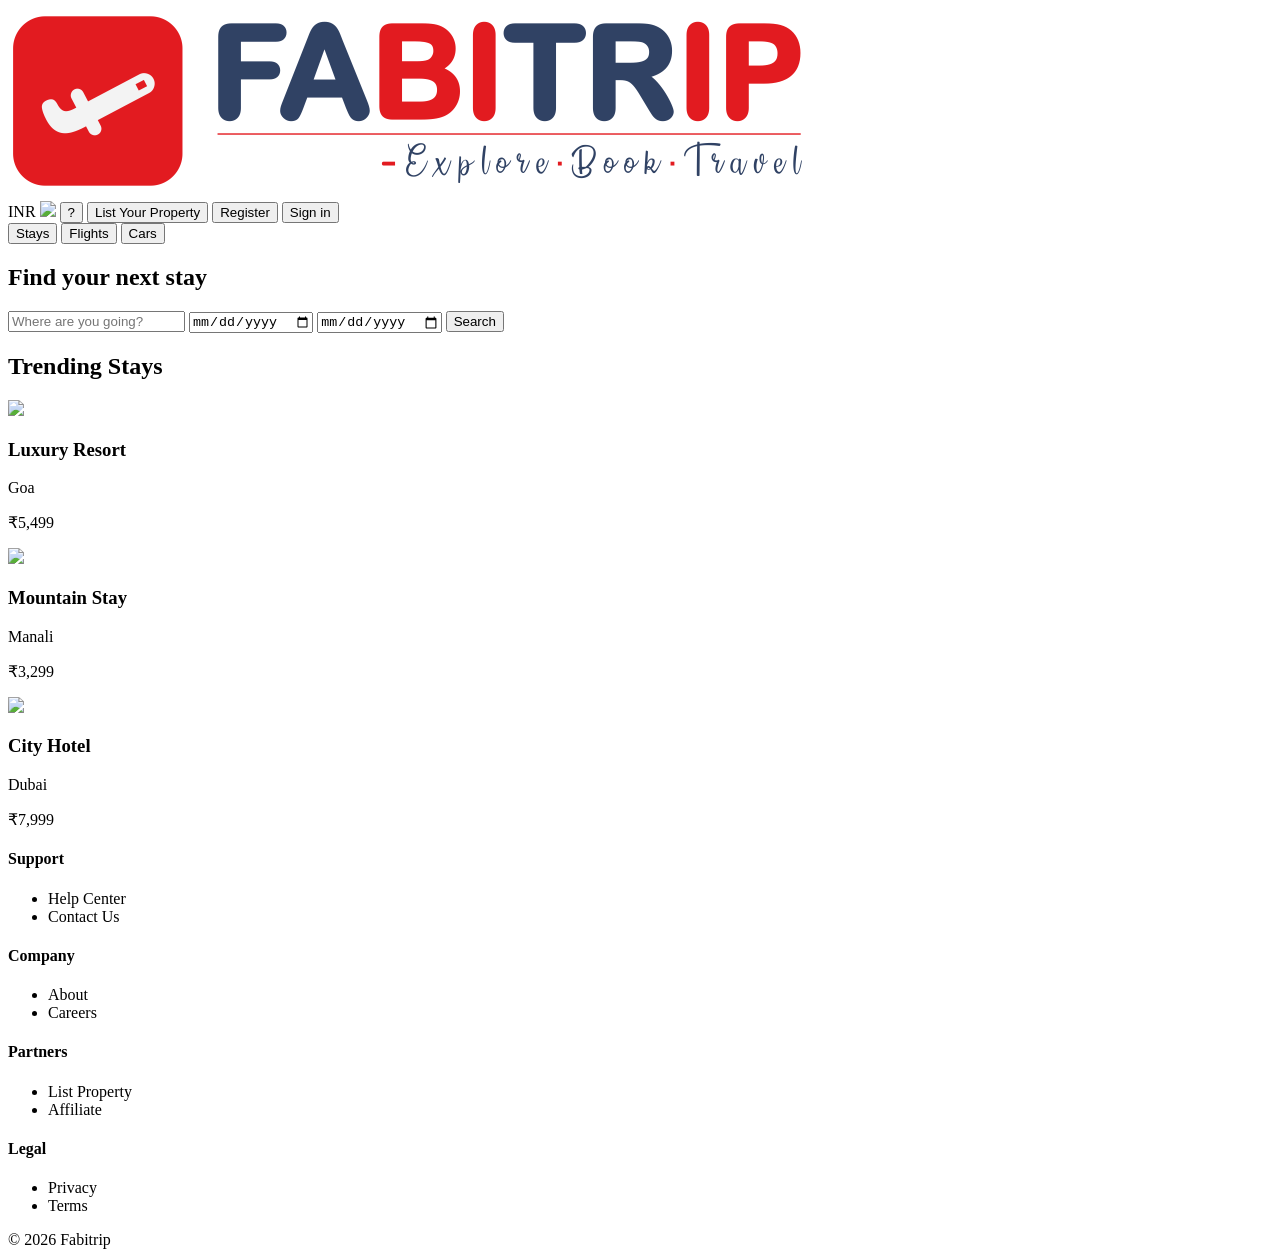
==== index.html @ bcb72f84 "add" ====
<!DOCTYPE html>
<html lang="en">
<head>
  <meta charset="UTF-8">
  <meta name="viewport" content="width=device-width, initial-scale=1.0">
  <title>Fabitrip - Explore • Book • Travel</title>

  <link rel="icon" type="image/x-icon" href="assets/favicon.png">
  <script src="https://cdn.tailwindcss.com"></script>
  <link rel="stylesheet" href="https://cdnjs.cloudflare.com/ajax/libs/font-awesome/7.0.1/css/all.min.css" integrity="sha512-2SwdPD6INVrV/lHTZbO2nodKhrnDdJK9/kg2XD1r9uGqPo1cUbujc+IYdlYdEErWNu69gVcYgdxlmVmzTWnetw==" crossorigin="anonymous" referrerpolicy="no-referrer" />
</head>
<body class="bg-[#f5f7fa]">

<!-- Navbar -->
<!-- Premium Booking Style Header -->
<header class="bg-white shadow">
  <div class="max-w-7xl mx-auto flex justify-between items-center p-4">
    
    <!-- Logo -->
    <div class="flex items-center gap-3">
      <img src="assets/logo.png" class="h-8">
    </div>

    <!-- Right Section -->
    <div class="flex items-center gap-4 text-sm">
      
      <!-- Currency -->
      <span class="hidden md:block">INR</span>

      <!-- Flag -->
      <img src="https://flagcdn.com/w40/in.png" class="h-5 rounded-full">

      <!-- Help Icon -->
      <button class="border rounded-full w-6 h-6 flex items-center justify-center">?</button>

       <!-- List Your Property -->
      <button class="text-[#ef4444] px-4 py-1 rounded font-semibold border-2 border-[#ef4444]">
        List Your Property
      </button>

      <!-- Register -->
      <button class="text-white bg-[#ef4444] px-4 py-1 rounded font-semibold ">
        Register
      </button>

      <!-- Sign In -->
      <button class="text-white bg-[#ef4444] px-4 py-1 rounded font-semibold">
        Sign in
      </button>

    </div>
  </div>
</header>

<!-- Tabs -->
<div class="max-w-6xl mx-auto px-4 mt-4">
  <div class="flex gap-6 text-lg font-semibold items-center">
    
    <button onclick="switchTab('stays')" class="tabBtn flex items-center gap-2 border-b-2 border-red-500 pb-2 text-lg" id="tab-stays">
      <i class="fa-solid fa-bed text-2xl"></i> <span>Stays</span>
    </button>

    <button onclick="switchTab('flights')" class="tabBtn flex items-center gap-2 text-gray-500 pb-2 text-lg" id="tab-flights">
      <i class="fa-solid fa-plane text-2xl"></i> <span>Flights</span>
    </button>

    <button onclick="switchTab('cars')" class="tabBtn flex items-center gap-2 text-gray-500 pb-2 text-lg" id="tab-cars">
      <i class="fa-solid fa-car text-2xl"></i> <span>Cars</span>
    </button>

  </div>
</div>

<!-- Hero -->
<section class="bg-[#2d3e5e] text-white py-12">
  <div class="max-w-6xl mx-auto px-4">
    <h1 id="heroTitle" class="text-3xl font-bold mb-6">Find your next stay</h1>
    <div id="formContainer"></div>
  </div>
</section>

<!-- Cards Section -->
<section class="max-w-7xl mx-auto p-6">
  <h2 id="cardTitle" class="text-2xl font-bold mb-6">Trending Stays</h2>
  <div id="cardContainer" class="grid grid-cols-1 sm:grid-cols-2 md:grid-cols-3 gap-6"></div>
</section>

<!-- Footer -->
<footer class="bg-gray-100 text-gray-700 mt-10">
  <div class="max-w-7xl mx-auto px-6 py-10 grid grid-cols-2 md:grid-cols-4 gap-6 text-sm">
    <div>
      <h4 class="font-bold mb-3">Support</h4>
      <ul class="space-y-2">
        <li>Help Center</li>
        <li>Contact Us</li>
      </ul>
    </div>
    <div>
      <h4 class="font-bold mb-3">Company</h4>
      <ul class="space-y-2">
        <li>About</li>
        <li>Careers</li>
      </ul>
    </div>
    <div>
      <h4 class="font-bold mb-3">Partners</h4>
      <ul class="space-y-2">
        <li>List Property</li>
        <li>Affiliate</li>
      </ul>
    </div>
    <div>
      <h4 class="font-bold mb-3">Legal</h4>
      <ul class="space-y-2">
        <li>Privacy</li>
        <li>Terms</li>
      </ul>
    </div>
  </div>
  <div class="border-t py-4 text-center text-xs text-gray-500">© 2026 Fabitrip</div>
</footer>

<script>

function switchTab(tab){
  document.querySelectorAll('.tabBtn').forEach(btn=>{
    btn.classList.remove('border-red-500');
    btn.classList.add('text-gray-500');
  });

  document.getElementById('tab-'+tab).classList.add('border-red-500');

  const titles = {
    stays: 'Find your next stay',
    flights: 'Search flights worldwide',
    cars: 'Find rental cars'
  };

  const cardTitles = {
    stays: 'Trending Stays',
    flights: 'Popular Flights',
    cars: 'Top Car Rentals'
  };

  document.getElementById('heroTitle').innerText = titles[tab];
  document.getElementById('cardTitle').innerText = cardTitles[tab];

  renderForm(tab);
  renderCards(tab);
}

function renderForm(tab){
  let html = '';

  if(tab === 'stays'){
    html = `<div class="bg-white p-4 rounded-xl grid md:grid-cols-4 gap-3 text-gray-700">
      <input placeholder="Where are you going?" class="border p-3 rounded-lg">
      <input type="date" class="border p-3 rounded-lg">
      <input type="date" class="border p-3 rounded-lg">
      <button class="bg-red-500 text-white rounded-lg">Search</button>
    </div>`;
  }

  if(tab === 'flights'){
    html = `<div class="bg-white p-4 rounded-xl grid md:grid-cols-5 gap-3 text-gray-700">
      <input placeholder="From" class="border p-3 rounded-lg">
      <input placeholder="To" class="border p-3 rounded-lg">
      <input type="date" class="border p-3 rounded-lg">
      <select class="border p-3 rounded-lg">
        <option>Economy</option>
        <option>Business</option>
      </select>
      <button class="bg-red-500 text-white rounded-lg">Search Flights</button>
    </div>`;
  }

  if(tab === 'cars'){
    html = `<div class="bg-white p-4 rounded-xl grid md:grid-cols-4 gap-3 text-gray-700">
      <input placeholder="Pick-up location" class="border p-3 rounded-lg">
      <input type="date" class="border p-3 rounded-lg">
      <input type="time" class="border p-3 rounded-lg">
      <button class="bg-red-500 text-white rounded-lg">Search Cars</button>
    </div>`;
  }

  document.getElementById('formContainer').innerHTML = html;
}

function renderCards(tab){
  let data = [];

  if(tab === 'stays'){
    data = [
      {img:'https://images.unsplash.com/photo-1610641818989-c2051b5e2cfd', name:'Luxury Resort', place:'Goa', price:'₹5,499'},
      {img:'https://images.unsplash.com/photo-1566073771259-6a8506099945', name:'Mountain Stay', place:'Manali', price:'₹3,299'},
      {img:'https://images.unsplash.com/photo-1582719478250-c89cae4dc85b', name:'City Hotel', place:'Dubai', price:'₹7,999'}
    ];
  }

  if(tab === 'flights'){
    data = [
      {img:'https://images.unsplash.com/photo-1436491865332-7a61a109cc05', name:'IndiGo', place:'Delhi → Mumbai', price:'₹4,200'},
      {img:'https://images.unsplash.com/photo-1504198453319-5ce911bafcde', name:'Air India', place:'Kolkata → Delhi', price:'₹5,800'},
      {img:'https://images.unsplash.com/photo-1493238792000-8113da705763', name:'SpiceJet', place:'Bangalore → Goa', price:'₹3,900'}
    ];
  }

  if(tab === 'cars'){
    data = [
      {img:'https://images.unsplash.com/photo-1552519507-da3b142c6e3d', name:'Swift Dzire', place:'₹1200/day', price:'Manual'},
      {img:'https://images.unsplash.com/photo-1549924231-f129b911e442', name:'Hyundai Creta', place:'₹2200/day', price:'SUV'},
      {img:'https://images.unsplash.com/photo-1502877338535-766e1452684a', name:'Innova', place:'₹3500/day', price:'Family'}
    ];
  }

  let html = '';
  data.forEach(item=>{
    html += `
      <div class="bg-white rounded-xl shadow overflow-hidden hover:shadow-xl transition">
        <img src="${item.img}" class="w-full h-40 object-cover">
        <div class="p-4">
          <h3 class="font-bold">${item.name}</h3>
          <p class="text-sm text-gray-500">${item.place}</p>
          <p class="text-red-500 font-bold mt-2">${item.price}</p>
        </div>
      </div>
    `;
  });

  document.getElementById('cardContainer').innerHTML = html;
}

// default
renderForm('stays');
renderCards('stays');

</script>

</body>
</html>
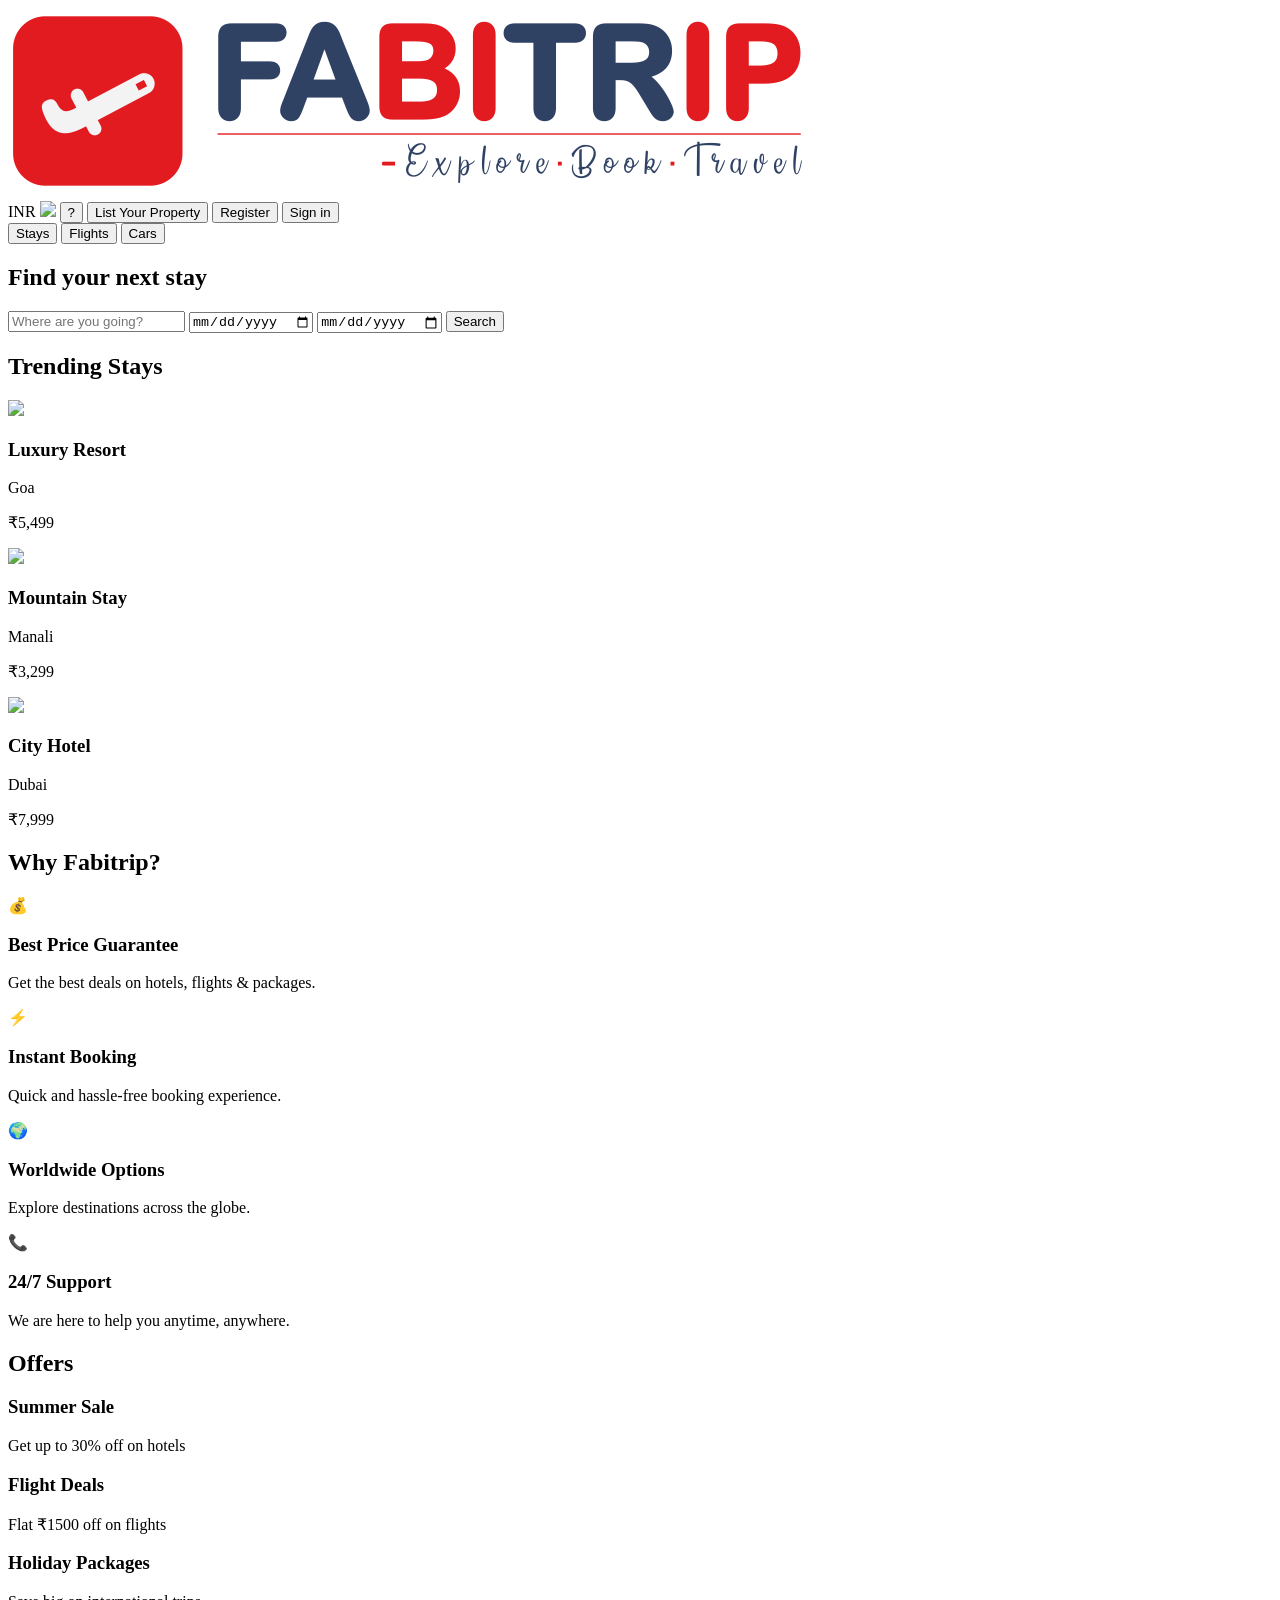
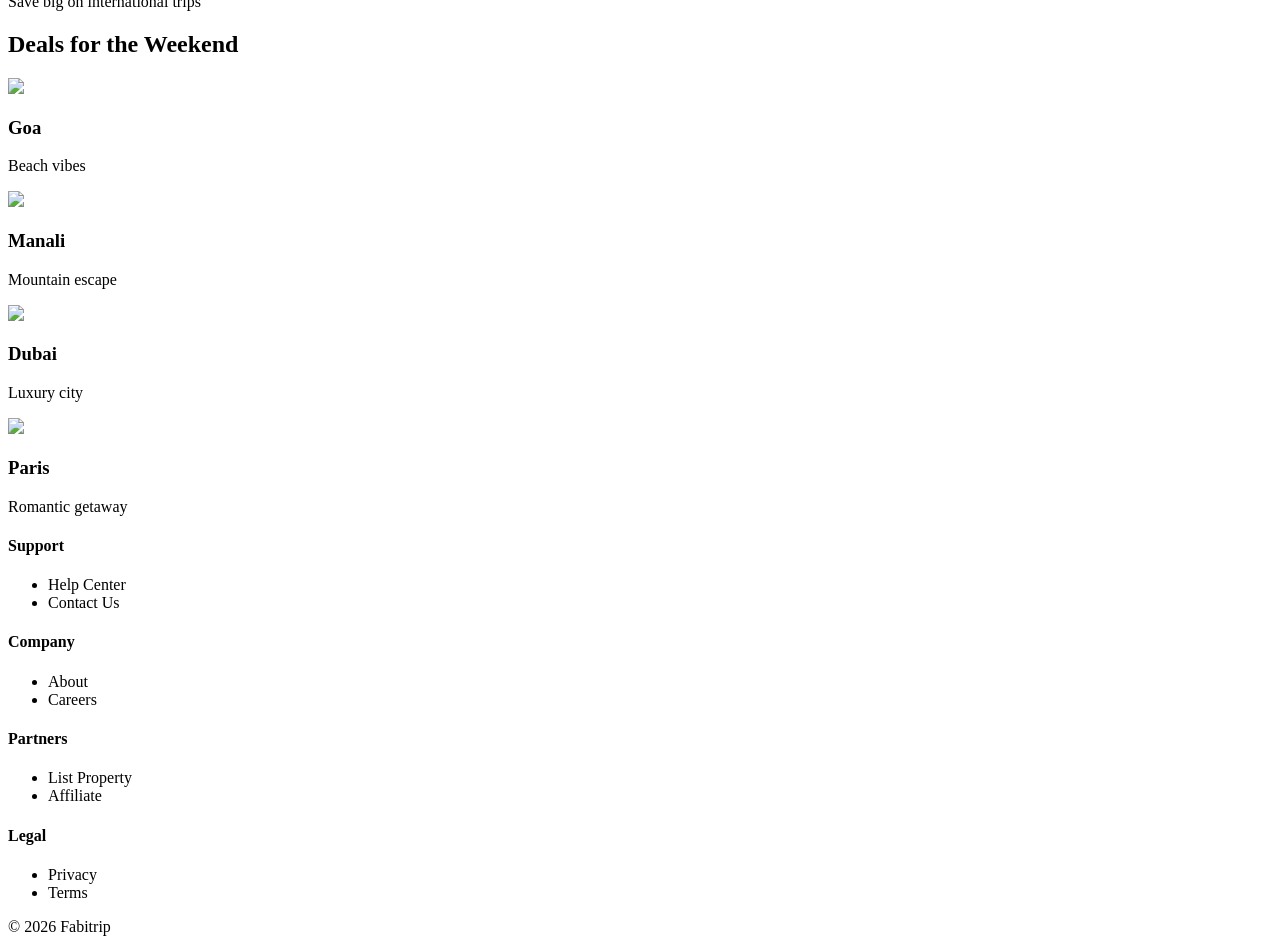
==== commit 4a2791e6: "new added" ====
--- a/index.html
+++ b/index.html
@@ -32,7 +32,6 @@
 
       <!-- Help Icon -->
       <button class="border rounded-full w-6 h-6 flex items-center justify-center">?</button>
-
        <!-- List Your Property -->
       <button class="text-[#ef4444] px-4 py-1 rounded font-semibold border-2 border-[#ef4444]">
         List Your Property
@@ -83,6 +82,105 @@
 <section class="max-w-7xl mx-auto p-6">
   <h2 id="cardTitle" class="text-2xl font-bold mb-6">Trending Stays</h2>
   <div id="cardContainer" class="grid grid-cols-1 sm:grid-cols-2 md:grid-cols-3 gap-6"></div>
+</section>
+
+
+<!-- Why Fabitrip -->
+<section class="max-w-7xl mx-auto p-6">
+  <h2 class="text-2xl font-bold mb-6">Why Fabitrip?</h2>
+
+  <div class="grid grid-cols-1 sm:grid-cols-2 md:grid-cols-4 gap-6">
+
+    <div class="bg-white p-5 rounded-xl shadow hover:shadow-lg transition">
+      <div class="text-3xl mb-3">💰</div>
+      <h3 class="font-bold mb-1">Best Price Guarantee</h3>
+      <p class="text-sm text-gray-500">Get the best deals on hotels, flights & packages.</p>
+    </div>
+
+    <div class="bg-white p-5 rounded-xl shadow hover:shadow-lg transition">
+      <div class="text-3xl mb-3">⚡</div>
+      <h3 class="font-bold mb-1">Instant Booking</h3>
+      <p class="text-sm text-gray-500">Quick and hassle-free booking experience.</p>
+    </div>
+
+    <div class="bg-white p-5 rounded-xl shadow hover:shadow-lg transition">
+      <div class="text-3xl mb-3">🌍</div>
+      <h3 class="font-bold mb-1">Worldwide Options</h3>
+      <p class="text-sm text-gray-500">Explore destinations across the globe.</p>
+    </div>
+
+    <div class="bg-white p-5 rounded-xl shadow hover:shadow-lg transition">
+      <div class="text-3xl mb-3">📞</div>
+      <h3 class="font-bold mb-1">24/7 Support</h3>
+      <p class="text-sm text-gray-500">We are here to help you anytime, anywhere.</p>
+    </div>
+
+  </div>
+</section>
+
+
+<!-- Offers -->
+<section class="max-w-7xl mx-auto p-6">
+  <h2 class="text-2xl font-bold mb-6">Offers</h2>
+  <div class="grid grid-cols-1 md:grid-cols-3 gap-6">
+
+    <div class="bg-gradient-to-r from-red-500 to-pink-500 text-white p-6 rounded-xl">
+      <h3 class="text-lg font-bold">Summer Sale</h3>
+      <p class="text-sm mt-2">Get up to 30% off on hotels</p>
+    </div>
+
+    <div class="bg-gradient-to-r from-blue-500 to-indigo-500 text-white p-6 rounded-xl">
+      <h3 class="text-lg font-bold">Flight Deals</h3>
+      <p class="text-sm mt-2">Flat ₹1500 off on flights</p>
+    </div>
+
+    <div class="bg-gradient-to-r from-green-500 to-emerald-500 text-white p-6 rounded-xl">
+      <h3 class="text-lg font-bold">Holiday Packages</h3>
+      <p class="text-sm mt-2">Save big on international trips</p>
+    </div>
+
+  </div>
+</section>
+
+<!-- Deals for the Weekend -->
+<section class="max-w-7xl mx-auto p-6">
+  <h2 class="text-2xl font-bold mb-6">Deals for the Weekend</h2>
+
+  <div class="grid grid-cols-1 sm:grid-cols-2 md:grid-cols-4 gap-6">
+
+    <div class="bg-white rounded-xl shadow overflow-hidden">
+      <img src="https://images.unsplash.com/photo-1507525428034-b723cf961d3e" class="w-full h-40 object-cover">
+      <div class="p-4">
+        <h3 class="font-bold">Goa</h3>
+        <p class="text-sm text-gray-500">Beach vibes</p>
+      </div>
+    </div>
+
+    <div class="bg-white rounded-xl shadow overflow-hidden">
+      <img src="https://images.unsplash.com/photo-1501785888041-af3ef285b470" class="w-full h-40 object-cover">
+      <div class="p-4">
+        <h3 class="font-bold">Manali</h3>
+        <p class="text-sm text-gray-500">Mountain escape</p>
+      </div>
+    </div>
+
+    <div class="bg-white rounded-xl shadow overflow-hidden">
+      <img src="https://images.unsplash.com/photo-1512453979798-5ea266f8880c" class="w-full h-40 object-cover">
+      <div class="p-4">
+        <h3 class="font-bold">Dubai</h3>
+        <p class="text-sm text-gray-500">Luxury city</p>
+      </div>
+    </div>
+
+    <div class="bg-white rounded-xl shadow overflow-hidden">
+      <img src="https://images.unsplash.com/photo-1499856871958-5b9627545d1a" class="w-full h-40 object-cover">
+      <div class="p-4">
+        <h3 class="font-bold">Paris</h3>
+        <p class="text-sm text-gray-500">Romantic getaway</p>
+      </div>
+    </div>
+
+  </div>
 </section>
 
 <!-- Footer -->
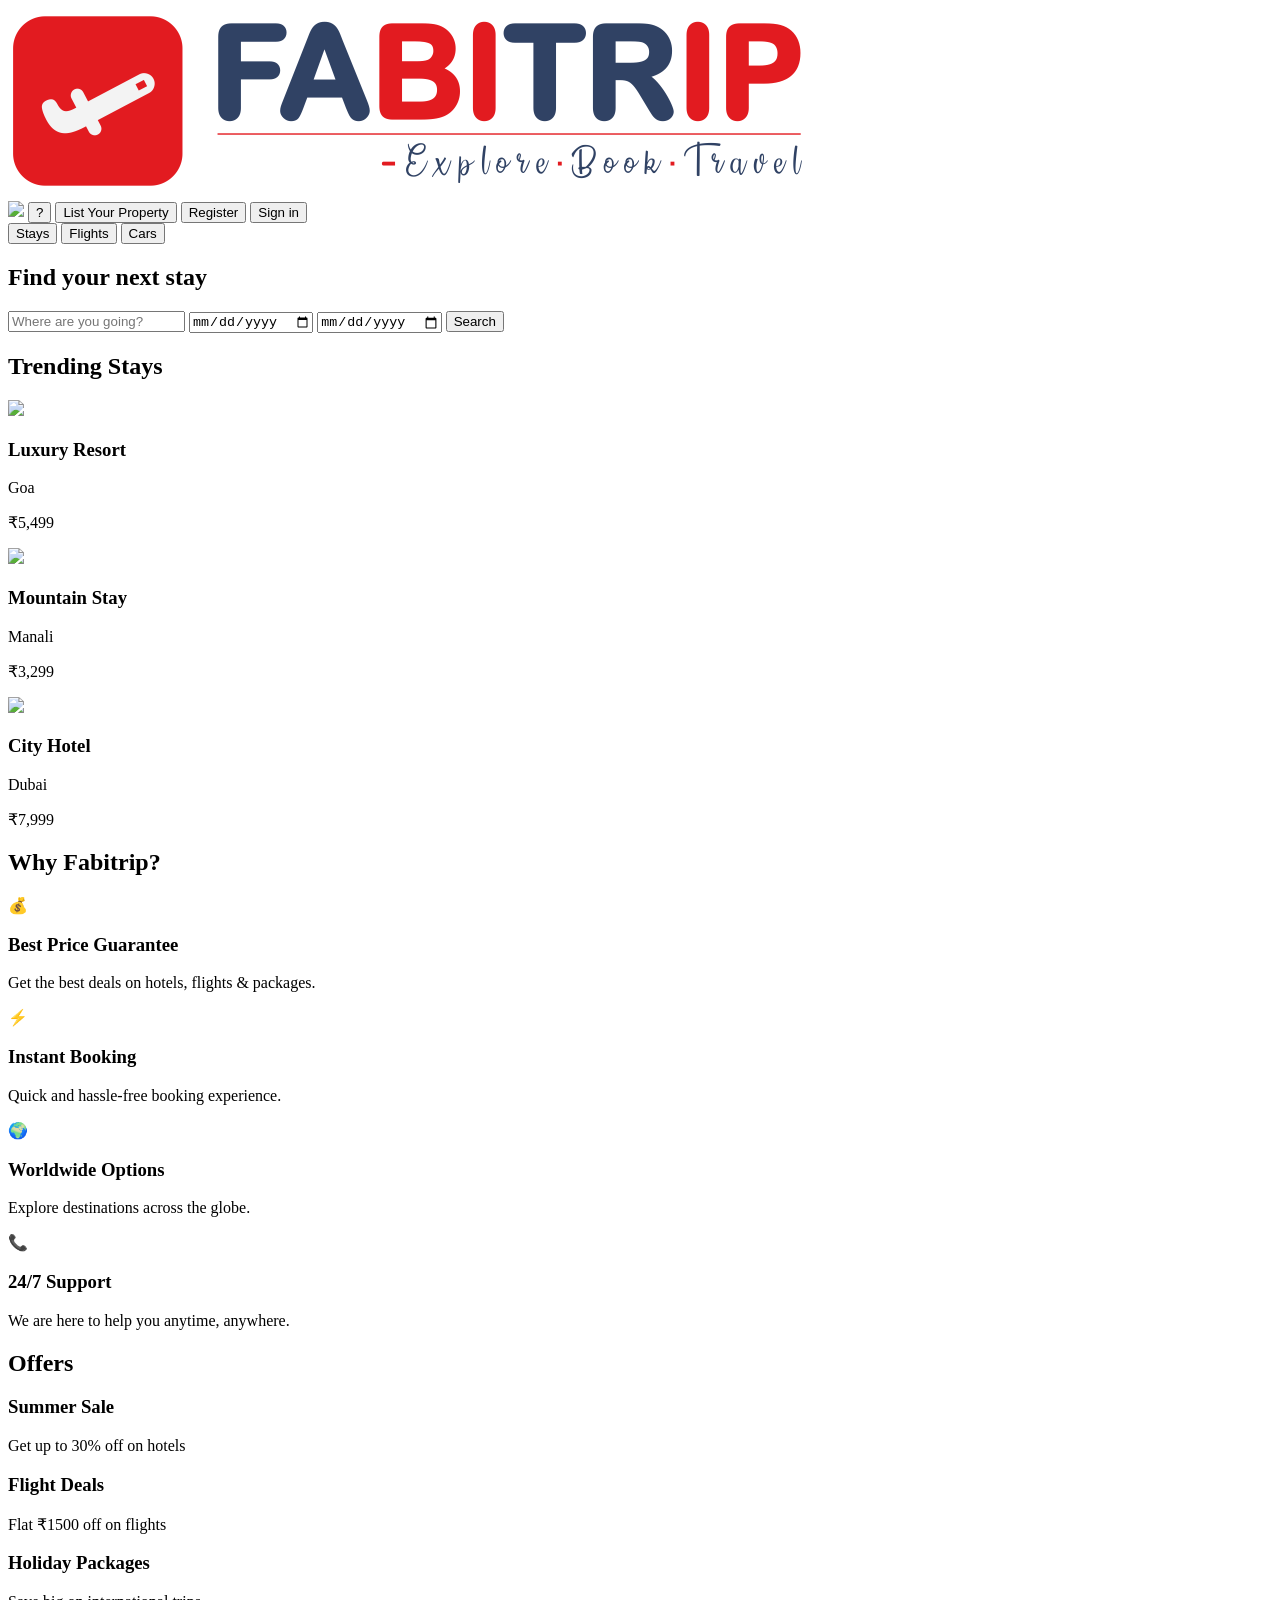
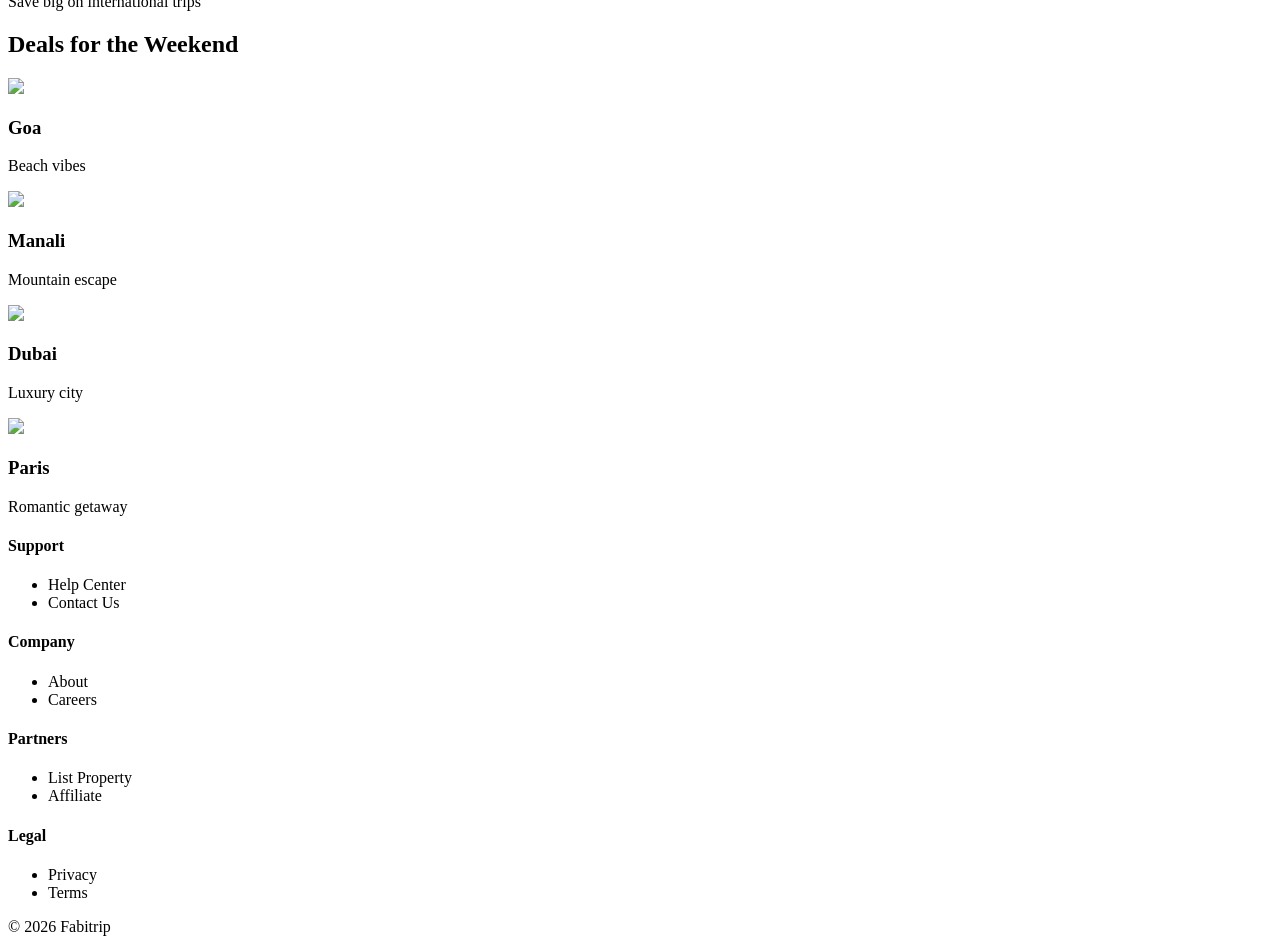
==== commit f6c6d8e2: "Update index.html" ====
--- a/index.html
+++ b/index.html
@@ -25,7 +25,7 @@
     <div class="flex items-center gap-4 text-sm">
       
       <!-- Currency -->
-      <span class="hidden md:block">INR</span>
+      <!-- <span class="hidden md:block">INR</span> -->
 
       <!-- Flag -->
       <img src="https://flagcdn.com/w40/in.png" class="h-5 rounded-full">
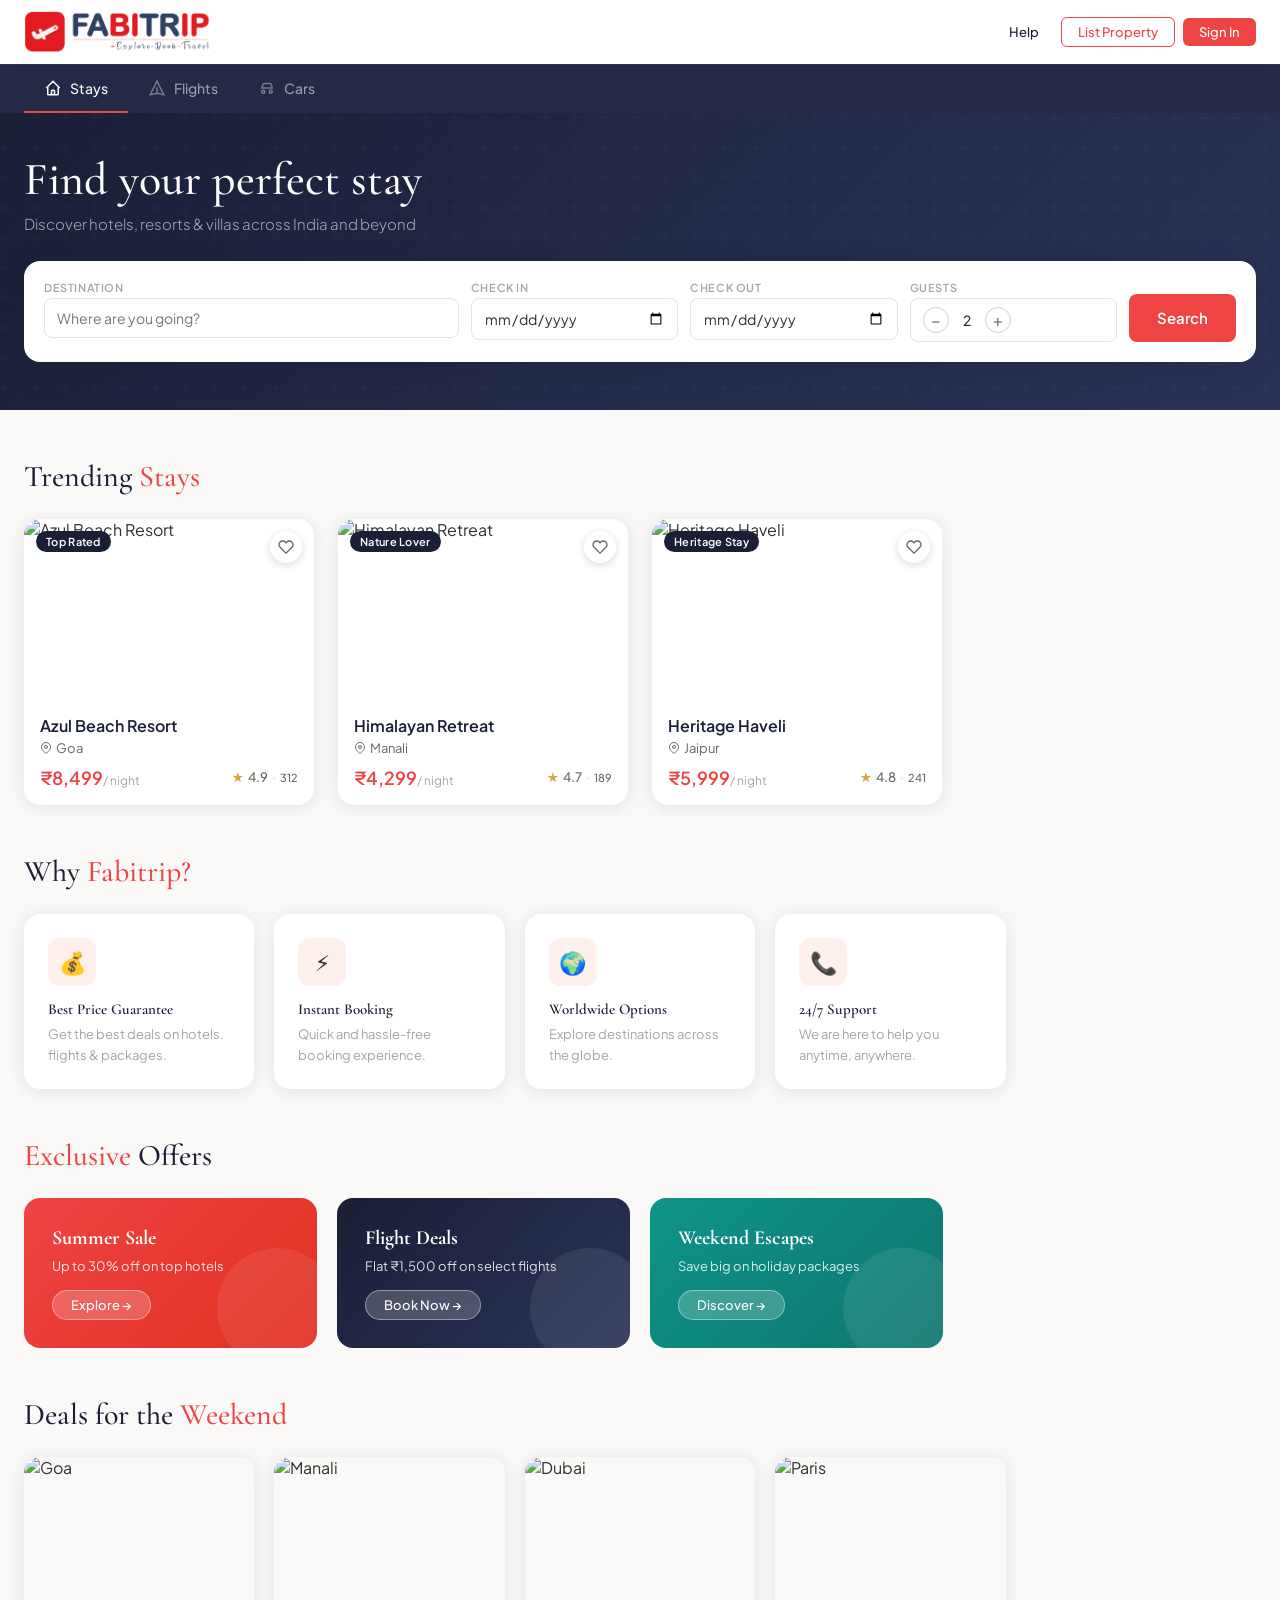
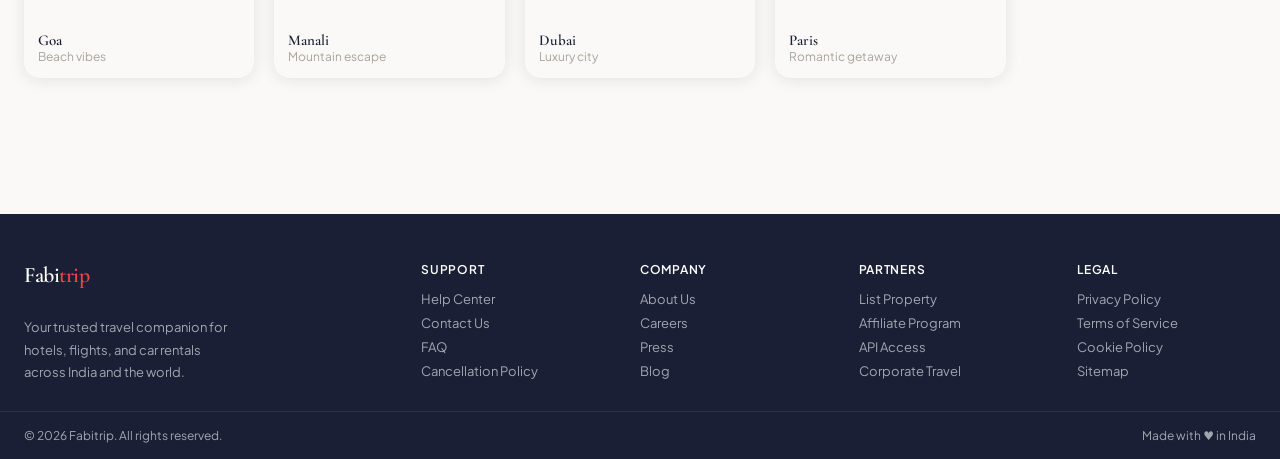
==== commit 0081dc6a: "change site design" ====
--- a/index.html
+++ b/index.html
@@ -1,338 +1,885 @@
 <!DOCTYPE html>
 <html lang="en">
 <head>
-  <meta charset="UTF-8">
-  <meta name="viewport" content="width=device-width, initial-scale=1.0">
-  <title>Fabitrip - Explore • Book • Travel</title>
-
-  <link rel="icon" type="image/x-icon" href="assets/favicon.png">
-  <script src="https://cdn.tailwindcss.com"></script>
-  <link rel="stylesheet" href="https://cdnjs.cloudflare.com/ajax/libs/font-awesome/7.0.1/css/all.min.css" integrity="sha512-2SwdPD6INVrV/lHTZbO2nodKhrnDdJK9/kg2XD1r9uGqPo1cUbujc+IYdlYdEErWNu69gVcYgdxlmVmzTWnetw==" crossorigin="anonymous" referrerpolicy="no-referrer" />
+<meta charset="UTF-8">
+<meta name="viewport" content="width=device-width, initial-scale=1.0">
+<title>Fabitrip — Explore · Book · Travel</title>
+<link rel="icon" type="image/x-icon" href="assets/favicon.png">
+<link rel="preconnect" href="https://fonts.googleapis.com">
+<link rel="preconnect" href="https://fonts.gstatic.com" crossorigin>
+<link href="https://fonts.googleapis.com/css2?family=Cormorant+Garamond:ital,wght@0,400;0,500;0,600;1,400&family=Plus+Jakarta+Sans:wght@300;400;500;600&display=swap" rel="stylesheet">
+<style>
+*,*::before,*::after{box-sizing:border-box;margin:0;padding:0}
+:root{
+  --navy:#1a1f36;--navy-light:#252b47;--coral:#ef4444;--coral-dark:#ef4444;--coral-light:#fff0ed;
+  --cream:#faf9f7;--white:#ffffff;--g100:#f4f3f0;--g200:#e6e4de;--g300:#d1cfc8;--g400:#a8a59c;
+  --g600:#6b6760;--g800:#302f2c;--gold:#d4a843;--shadow:0 2px 16px rgba(26,31,54,.10);--shadow-lg:0 8px 32px rgba(26,31,54,.16);
+  --radius:10px;--radius-lg:16px;--radius-xl:24px;
+}
+body{font-family:'Plus Jakarta Sans',system-ui,sans-serif;background:var(--cream);color:var(--g800);min-height:100vh}
+h1,h2,h3,.serif{font-family:'Cormorant Garamond',Georgia,serif}
+a{text-decoration:none;color:inherit}
+button{cursor:pointer;font-family:inherit;border:none;background:none}
+input,select{font-family:inherit}
+img{display:block;max-width:100%}
+.hidden{display:none!important}
+
+/* Header */
+header{background:var(--white);position:sticky;top:0;z-index:100;box-shadow:var(--shadow-lg)}
+.header-inner{max-width:1280px;margin:0 auto;padding:0 24px;display:flex;align-items:center;justify-content:space-between;height:64px;gap:16px}
+.logo{font-family:'Cormorant Garamond',serif;font-size:26px;font-weight:600;color:var(--white);letter-spacing:-0.5px;cursor:pointer; height: 44px;}
+.logo span{color:var(--coral)}
+.header-nav{display:flex;gap:8px;align-items:center}
+.header-nav button{color:var(--navy);font-size:13px;font-weight:500;padding:6px 14px;border-radius:6px;transition:all .2s}
+.header-nav button:hover{color:var(--white);background:rgba(255,255,255,.1)}
+.btn-outline{border:1.5px solid var(--coral)!important;color:var(--coral)!important;padding:6px 16px!important;border-radius:6px!important}
+.btn-outline:hover{background:var(--coral)!important;color:var(--white)!important}
+.btn-solid{background:var(--coral)!important;color:var(--white)!important;padding:6px 16px!important;border-radius:6px!important}
+.btn-solid:hover{background:var(--coral-dark)!important}
+.currency-flag{display:flex;align-items:center;gap:6px;color:rgba(255,255,255,.7);font-size:13px}
+.currency-flag img{height:18px;border-radius:50%;border:1px solid rgba(255,255,255,.2)}
+
+/* Tab Bar */
+.tab-bar{background:var(--navy-light);border-top:1px solid rgba(255,255,255,.07)}
+.tab-inner{max-width:1280px;margin:0 auto;padding:0 24px;display:flex;gap:0}
+.tab-btn{display:flex;align-items:center;gap:8px;padding:14px 20px;font-size:14px;font-weight:500;color:rgba(255,255,255,.55);border-bottom:2.5px solid transparent;transition:all .2s;cursor:pointer}
+.tab-btn svg{width:18px;height:18px;opacity:.7}
+.tab-btn.active{color:var(--white);border-bottom-color:var(--coral)}
+.tab-btn.active svg{opacity:1}
+.tab-btn:hover:not(.active){color:rgba(255,255,255,.85)}
+
+/* Hero */
+.hero{background:linear-gradient(135deg,var(--navy) 0%,#2a3258 100%);padding:40px 24px 48px;position:relative;overflow:hidden}
+.hero::before{content:'';position:absolute;inset:0;background:url("data:image/svg+xml,%3Csvg width='60' height='60' viewBox='0 0 60 60' xmlns='http://www.w3.org/2000/svg'%3E%3Cg fill='none' fill-rule='evenodd'%3E%3Cg fill='%23ffffff' fill-opacity='0.02'%3E%3Cpath d='M36 34v-4h-2v4h-4v2h4v4h2v-4h4v-2h-4zm0-30V0h-2v4h-4v2h4v4h2V6h4V4h-4zM6 34v-4H4v4H0v2h4v4h2v-4h4v-2H6zM6 4V0H4v4H0v2h4v4h2V6h4V4H6z'/%3E%3C/g%3E%3C/g%3E%3C/svg%3E")}
+.hero-inner{max-width:1280px;margin:0 auto;position:relative}
+.hero h1{font-size:clamp(28px,4vw,46px);color:var(--white);font-weight:500;margin-bottom:8px;line-height:1.15}
+.hero p{color:rgba(255,255,255,.6);font-size:15px;margin-bottom:28px;font-weight:300}
+
+/* Search Box */
+.search-box{background:var(--white);border-radius:var(--radius-lg);padding:20px;box-shadow:var(--shadow-lg)}
+.search-row{display:grid;gap:12px}
+.search-stays{grid-template-columns:2fr 1fr 1fr 1fr auto}
+.search-flights{grid-template-columns:1.2fr 1.2fr 1fr 1fr auto}
+.search-cars{grid-template-columns:2fr 1fr 1fr auto}
+.field{display:flex;flex-direction:column;gap:4px;position:relative}
+.field label{font-size:11px;font-weight:600;color:var(--g400);text-transform:uppercase;letter-spacing:.6px}
+.field input,.field select{border:1.5px solid var(--g200);border-radius:8px;padding:10px 12px;font-size:14px;color:var(--g800);outline:none;transition:border-color .2s;width:100%}
+.field input:focus,.field select:focus{border-color:var(--coral)}
+.guests-ctrl{display:flex;align-items:center;gap:8px;border:1.5px solid var(--g200);border-radius:8px;padding:8px 12px}
+.guests-ctrl button{width:26px;height:26px;border-radius:50%;border:1.5px solid var(--g300);font-size:16px;display:flex;align-items:center;justify-content:center;color:var(--g600);transition:all .2s}
+.guests-ctrl button:hover{border-color:var(--coral);color:var(--coral)}
+.guests-ctrl span{font-size:14px;font-weight:500;min-width:20px;text-align:center}
+.search-btn{background:var(--coral);color:var(--white);border-radius:8px;padding:0 28px;font-size:15px;font-weight:600;height:48px;align-self:flex-end;transition:background .2s;white-space:nowrap}
+.search-btn:hover{background:var(--coral-dark)}
+
+/* Main content */
+.main{max-width:1280px;margin:0 auto;padding:48px 24px}
+.section-title{font-size:clamp(22px,3vw,30px);color:var(--navy);margin-bottom:24px;font-weight:500}
+.section-title span{color:var(--coral)}
+
+/* Cards Grid */
+.cards-grid{display:grid;grid-template-columns:repeat(auto-fill,minmax(280px,1fr));gap:24px;margin-bottom:48px}
+.card{background:var(--white);border-radius:var(--radius-lg);overflow:hidden;box-shadow:var(--shadow);transition:transform .25s,box-shadow .25s;cursor:pointer}
+.card:hover{transform:translateY(-4px);box-shadow:var(--shadow-lg)}
+.card-img{width:100%;height:180px;object-fit:cover;position:relative}
+.card-img-wrap{position:relative;overflow:hidden;height:180px}
+.card-img-wrap img{width:100%;height:100%;object-fit:cover;transition:transform .4s}
+.card:hover .card-img-wrap img{transform:scale(1.05)}
+.card-badge{position:absolute;top:12px;left:12px;background:var(--navy);color:var(--white);font-size:11px;font-weight:600;padding:4px 10px;border-radius:20px;letter-spacing:.3px}
+.card-fav{position:absolute;top:12px;right:12px;width:32px;height:32px;border-radius:50%;background:var(--white);display:flex;align-items:center;justify-content:center;box-shadow:0 2px 8px rgba(0,0,0,.15);transition:transform .2s;z-index:2}
+.card-fav:hover{transform:scale(1.1)}
+.card-fav.active svg{fill:var(--coral);stroke:var(--coral)}
+.card-body{padding:16px}
+.card-name{font-size:16px;font-weight:600;color:var(--navy);margin-bottom:4px;font-family:'Plus Jakarta Sans',sans-serif}
+.card-place{font-size:13px;color:var(--g600);display:flex;align-items:center;gap:4px;margin-bottom:10px}
+.card-footer{display:flex;align-items:center;justify-content:space-between}
+.card-price{font-size:18px;font-weight:600;color:var(--coral)}
+.card-price span{font-size:12px;font-weight:400;color:var(--g400)}
+.card-rating{display:flex;align-items:center;gap:4px;font-size:13px;font-weight:500;color:var(--g600)}
+.star{color:var(--gold)}
+
+/* Results Layout */
+.results-layout{display:grid;grid-template-columns:260px 1fr;gap:28px;align-items:start}
+.filter-panel{background:var(--white);border-radius:var(--radius-lg);padding:24px;box-shadow:var(--shadow);position:sticky;top:88px}
+.filter-title{font-size:16px;font-weight:600;color:var(--navy);margin-bottom:20px;padding-bottom:12px;border-bottom:1.5px solid var(--g200)}
+.filter-section{margin-bottom:24px}
+.filter-section h4{font-size:12px;font-weight:600;color:var(--g400);text-transform:uppercase;letter-spacing:.6px;margin-bottom:12px}
+.filter-range{width:100%;margin-bottom:8px;accent-color:var(--coral)}
+.filter-price-display{display:flex;justify-content:space-between;font-size:13px;color:var(--g600)}
+.filter-check{display:flex;align-items:center;gap:8px;margin-bottom:8px;cursor:pointer}
+.filter-check input[type=checkbox]{accent-color:var(--coral);width:15px;height:15px;cursor:pointer}
+.filter-check label{font-size:13px;color:var(--g800);cursor:pointer}
+.filter-star-row{display:flex;gap:8px;flex-wrap:wrap}
+.star-filter-btn{padding:4px 14px;border-radius:20px;border:1.5px solid var(--g200);font-size:13px;font-weight:500;color:var(--g600);transition:all .2s;cursor:pointer}
+.star-filter-btn.active,.star-filter-btn:hover{border-color:var(--coral);color:var(--coral);background:var(--coral-light)}
+.clear-filters{width:100%;margin-top:8px;padding:8px;border-radius:8px;border:1.5px solid var(--g200);font-size:13px;color:var(--g600);font-weight:500;transition:all .2s}
+.clear-filters:hover{border-color:var(--coral);color:var(--coral)}
+
+/* Sort Bar */
+.sort-bar{display:flex;align-items:center;justify-content:space-between;margin-bottom:20px;flex-wrap:wrap;gap:12px}
+.results-count{font-size:15px;color:var(--g600)}
+.results-count strong{color:var(--navy)}
+.sort-select{border:1.5px solid var(--g200);border-radius:8px;padding:8px 12px;font-size:13px;color:var(--g800);outline:none;cursor:pointer;transition:border-color .2s}
+.sort-select:focus{border-color:var(--coral)}
+
+/* Detail Modal */
+.modal-overlay{position:fixed;inset:0;background:rgba(10,14,30,.65);z-index:200;display:flex;align-items:flex-start;justify-content:center;padding:24px;overflow-y:auto;backdrop-filter:blur(4px)}
+.modal{background:var(--white);border-radius:var(--radius-xl);max-width:800px;width:100%;overflow:hidden;box-shadow:0 20px 60px rgba(0,0,0,.3);animation:slideUp .3s ease}
+@keyframes slideUp{from{opacity:0;transform:translateY(30px)}to{opacity:1;transform:translateY(0)}}
+.modal-img{width:100%;height:280px;object-fit:cover}
+.modal-body{padding:28px}
+.modal-header{display:flex;align-items:flex-start;justify-content:space-between;margin-bottom:16px}
+.modal-name{font-size:26px;font-weight:500;color:var(--navy);line-height:1.2}
+.modal-place{color:var(--g600);font-size:15px;margin-top:4px}
+.modal-price-block{text-align:right}
+.modal-price{font-size:28px;font-weight:600;color:var(--coral)}
+.modal-price-sub{font-size:12px;color:var(--g400);margin-top:2px}
+.modal-rating{display:flex;align-items:center;gap:6px;margin-bottom:20px}
+.modal-rating .badge{background:var(--navy);color:var(--white);padding:4px 10px;border-radius:6px;font-size:13px;font-weight:600}
+.modal-desc{font-size:15px;color:var(--g600);line-height:1.7;margin-bottom:24px}
+.amenities-grid{display:grid;grid-template-columns:repeat(auto-fill,minmax(140px,1fr));gap:10px;margin-bottom:28px}
+.amenity{display:flex;align-items:center;gap:8px;background:var(--g100);border-radius:8px;padding:8px 12px;font-size:13px;color:var(--g800)}
+.amenity svg{width:16px;height:16px;color:var(--coral);flex-shrink:0}
+.modal-actions{display:flex;gap:12px}
+.modal-close{position:absolute;top:20px;right:20px;width:36px;height:36px;border-radius:50%;background:var(--white);box-shadow:0 2px 12px rgba(0,0,0,.15);display:flex;align-items:center;justify-content:center;color:var(--g800);font-size:18px;z-index:10;transition:all .2s}
+.modal-close:hover{background:var(--g100)}
+.modal-img-wrap{position:relative}
+.btn-primary{background:var(--coral);color:var(--white);border-radius:8px;padding:12px 28px;font-size:15px;font-weight:600;transition:background .2s;border:none;cursor:pointer}
+.btn-primary:hover{background:var(--coral-dark)}
+.btn-secondary{background:var(--white);color:var(--navy);border-radius:8px;padding:12px 28px;font-size:15px;font-weight:600;border:1.5px solid var(--g200);transition:all .2s;cursor:pointer}
+.btn-secondary:hover{border-color:var(--navy)}
+
+/* Booking Form */
+.booking-form{max-width:560px;margin:0 auto}
+.booking-form h2{font-size:26px;color:var(--navy);margin-bottom:6px}
+.booking-form .sub{color:var(--g600);font-size:14px;margin-bottom:28px}
+.form-row{display:grid;grid-template-columns:1fr 1fr;gap:14px;margin-bottom:14px}
+.form-group{display:flex;flex-direction:column;gap:6px;margin-bottom:14px}
+.form-group label{font-size:12px;font-weight:600;color:var(--g400);text-transform:uppercase;letter-spacing:.5px}
+.form-group input,.form-group select{border:1.5px solid var(--g200);border-radius:8px;padding:11px 14px;font-size:14px;color:var(--g800);outline:none;transition:border-color .2s}
+.form-group input:focus,.form-group select:focus{border-color:var(--coral)}
+.booking-summary{background:var(--g100);border-radius:var(--radius-lg);padding:20px;margin-bottom:24px}
+.booking-summary h4{font-size:14px;font-weight:600;color:var(--navy);margin-bottom:14px}
+.summary-row{display:flex;justify-content:space-between;font-size:14px;color:var(--g600);margin-bottom:8px}
+.summary-row.total{font-weight:600;color:var(--navy);font-size:16px;padding-top:10px;border-top:1.5px solid var(--g200);margin-top:6px}
+.back-btn{display:flex;align-items:center;gap:6px;color:var(--g600);font-size:14px;font-weight:500;margin-bottom:24px;cursor:pointer;transition:color .2s}
+.back-btn:hover{color:var(--coral)}
+
+/* Confirmation */
+.confirm-screen{text-align:center;padding:60px 24px;max-width:480px;margin:0 auto}
+.confirm-icon{width:80px;height:80px;border-radius:50%;background:#e8f8ef;display:flex;align-items:center;justify-content:center;margin:0 auto 24px}
+.confirm-screen h2{font-size:30px;color:var(--navy);margin-bottom:12px}
+.confirm-screen p{color:var(--g600);line-height:1.7;margin-bottom:8px}
+.booking-ref{background:var(--g100);border-radius:10px;padding:16px;font-size:18px;font-weight:600;color:var(--navy);letter-spacing:2px;margin:20px 0}
+
+/* Why Section */
+.why-grid{display:grid;grid-template-columns:repeat(auto-fill,minmax(220px,1fr));gap:20px;margin-bottom:48px}
+.why-card{background:var(--white);border-radius:var(--radius-lg);padding:24px;box-shadow:var(--shadow);transition:box-shadow .2s}
+.why-card:hover{box-shadow:var(--shadow-lg)}
+.why-icon{width:48px;height:48px;border-radius:12px;background:var(--coral-light);display:flex;align-items:center;justify-content:center;margin-bottom:14px}
+.why-card h3{font-size:15px;font-weight:600;color:var(--navy);margin-bottom:6px}
+.why-card p{font-size:13px;color:var(--g400);line-height:1.6}
+
+/* Offers */
+.offers-grid{display:grid;grid-template-columns:repeat(auto-fill,minmax(280px,1fr));gap:20px;margin-bottom:48px}
+.offer-card{border-radius:var(--radius-lg);padding:28px;color:var(--white);position:relative;overflow:hidden}
+.offer-card::before{content:'';position:absolute;right:-20px;bottom:-20px;width:120px;height:120px;border-radius:50%;background:rgba(255,255,255,.08)}
+.offer-card h3{font-size:20px;font-family:'Cormorant Garamond',serif;margin-bottom:8px}
+.offer-card p{font-size:13px;opacity:.85;margin-bottom:16px}
+.offer-card .offer-btn{display:inline-block;background:rgba(255,255,255,.2);border:1px solid rgba(255,255,255,.4);padding:6px 18px;border-radius:20px;font-size:13px;font-weight:500;cursor:pointer;transition:background .2s}
+.offer-card .offer-btn:hover{background:rgba(255,255,255,.35)}
+.bg-coral{background:linear-gradient(135deg,#ef4444,#e03020)}
+.bg-navy{background:linear-gradient(135deg,#1a1f36,#2a3258)}
+.bg-teal{background:linear-gradient(135deg,#0d9488,#0f766e)}
+
+/* Weekend Deals */
+.weekend-grid{display:grid;grid-template-columns:repeat(auto-fill,minmax(220px,1fr));gap:20px;margin-bottom:48px}
+.dest-card{border-radius:var(--radius-lg);overflow:hidden;box-shadow:var(--shadow);cursor:pointer;transition:transform .25s,box-shadow .25s;position:relative}
+.dest-card:hover{transform:translateY(-3px);box-shadow:var(--shadow-lg)}
+.dest-card img{width:100%;height:160px;object-fit:cover;display:block;transition:transform .4s}
+.dest-card:hover img{transform:scale(1.07)}
+.dest-card .dest-info{padding:14px}
+.dest-card h3{font-size:15px;font-weight:600;color:var(--navy)}
+.dest-card p{font-size:12px;color:var(--g400)}
+
+/* Footer */
+footer{background:var(--navy);color:rgba(255,255,255,.6);margin-top:40px}
+.footer-inner{max-width:1280px;margin:0 auto;padding:48px 24px 24px;display:grid;grid-template-columns:2fr repeat(4,1fr);gap:40px}
+.footer-brand .logo{font-size:22px;margin-bottom:10px;display:block}
+.footer-brand p{font-size:13px;line-height:1.7;max-width:220px}
+.footer-col h4{font-size:12px;font-weight:600;text-transform:uppercase;letter-spacing:.7px;color:var(--white);margin-bottom:14px}
+.footer-col ul{list-style:none}
+.footer-col li{font-size:13px;margin-bottom:8px;cursor:pointer;transition:color .2s}
+.footer-col li:hover{color:var(--white)}
+.footer-bottom{max-width:1280px;margin:0 auto;padding:16px 24px;border-top:1px solid rgba(255,255,255,.08);display:flex;justify-content:space-between;align-items:center;flex-wrap:wrap;gap:8px}
+.footer-bottom p{font-size:12px}
+
+/* Toast */
+.toast{position:fixed;bottom:28px;left:50%;transform:translateX(-50%);background:var(--navy);color:var(--white);padding:12px 24px;border-radius:8px;font-size:14px;font-weight:500;z-index:999;opacity:0;transition:opacity .3s;pointer-events:none}
+.toast.show{opacity:1}
+
+/* Responsive */
+@media(max-width:900px){
+  .search-stays,.search-flights,.search-cars{grid-template-columns:1fr 1fr}
+  .search-btn{grid-column:1/-1}
+  .results-layout{grid-template-columns:1fr}
+  .filter-panel{position:static}
+  .footer-inner{grid-template-columns:repeat(2,1fr)}
+  .footer-brand{grid-column:1/-1}
+}
+@media(max-width:600px){
+  .header-nav .btn-outline,.currency-flag{display:none}
+  .search-stays,.search-flights,.search-cars{grid-template-columns:1fr}
+  .form-row{grid-template-columns:1fr}
+  .modal-header{flex-direction:column;gap:12px}
+  .modal-price-block{text-align:left}
+}
+
+/* View transitions */
+.view{animation:fadeIn .3s ease}
+@keyframes fadeIn{from{opacity:0;transform:translateY(8px)}to{opacity:1;transform:translateY(0)}}
+
+/* Empty state */
+.empty-state{text-align:center;padding:60px 20px;color:var(--g400)}
+.empty-state svg{margin:0 auto 16px;opacity:.4}
+.empty-state h3{font-size:18px;color:var(--g600);margin-bottom:8px}
+</style>
 </head>
-<body class="bg-[#f5f7fa]">
-
-<!-- Navbar -->
-<!-- Premium Booking Style Header -->
-<header class="bg-white shadow">
-  <div class="max-w-7xl mx-auto flex justify-between items-center p-4">
-    
-    <!-- Logo -->
-    <div class="flex items-center gap-3">
-      <img src="assets/logo.png" class="h-8">
-    </div>
-
-    <!-- Right Section -->
-    <div class="flex items-center gap-4 text-sm">
-      
-      <!-- Currency -->
-      <!-- <span class="hidden md:block">INR</span> -->
-
-      <!-- Flag -->
-      <img src="https://flagcdn.com/w40/in.png" class="h-5 rounded-full">
-
-      <!-- Help Icon -->
-      <button class="border rounded-full w-6 h-6 flex items-center justify-center">?</button>
-       <!-- List Your Property -->
-      <button class="text-[#ef4444] px-4 py-1 rounded font-semibold border-2 border-[#ef4444]">
-        List Your Property
-      </button>
-
-      <!-- Register -->
-      <button class="text-white bg-[#ef4444] px-4 py-1 rounded font-semibold ">
-        Register
-      </button>
-
-      <!-- Sign In -->
-      <button class="text-white bg-[#ef4444] px-4 py-1 rounded font-semibold">
-        Sign in
-      </button>
-
-    </div>
+<body>
+
+<!-- Header -->
+<header>
+  <div class="header-inner">
+    <img src="assets/logo.png" class="logo h-8">
+    <!-- <div class="currency-flag">
+      <img src="https://flagcdn.com/w40/in.png" alt="India">
+      <span>INR</span>
+    </div> -->
+    <nav class="header-nav">
+      <button onclick="showToast('Help Centre coming soon!')">Help</button>
+      <button class="btn-outline" onclick="showToast('List your property feature coming soon!')">List Property</button>
+      <button class="btn-solid" onclick="showToast('Sign in coming soon!')">Sign In</button>
+    </nav>
   </div>
 </header>
 
-<!-- Tabs -->
-<div class="max-w-6xl mx-auto px-4 mt-4">
-  <div class="flex gap-6 text-lg font-semibold items-center">
-    
-    <button onclick="switchTab('stays')" class="tabBtn flex items-center gap-2 border-b-2 border-red-500 pb-2 text-lg" id="tab-stays">
-      <i class="fa-solid fa-bed text-2xl"></i> <span>Stays</span>
+<!-- Tab Bar -->
+<div class="tab-bar">
+  <div class="tab-inner">
+    <button class="tab-btn active" id="tab-stays" onclick="switchTab('stays')">
+      <svg viewBox="0 0 24 24" fill="none" stroke="currentColor" stroke-width="2"><path d="M3 12l2-2m0 0l7-7 7 7M5 10v10a1 1 0 001 1h3m10-11l2 2m-2-2v10a1 1 0 01-1 1h-3m-6 0a1 1 0 001-1v-4a1 1 0 011-1h2a1 1 0 011 1v4a1 1 0 001 1m-6 0h6"/></svg>
+      Stays
     </button>
-
-    <button onclick="switchTab('flights')" class="tabBtn flex items-center gap-2 text-gray-500 pb-2 text-lg" id="tab-flights">
-      <i class="fa-solid fa-plane text-2xl"></i> <span>Flights</span>
+    <button class="tab-btn" id="tab-flights" onclick="switchTab('flights')">
+      <svg viewBox="0 0 24 24" fill="none" stroke="currentColor" stroke-width="2"><path d="M12 19l9 2-9-18-9 18 9-2zm0 0v-8"/></svg>
+      Flights
     </button>
-
-    <button onclick="switchTab('cars')" class="tabBtn flex items-center gap-2 text-gray-500 pb-2 text-lg" id="tab-cars">
-      <i class="fa-solid fa-car text-2xl"></i> <span>Cars</span>
+    <button class="tab-btn" id="tab-cars" onclick="switchTab('cars')">
+      <svg viewBox="0 0 24 24" fill="none" stroke="currentColor" stroke-width="2"><path d="M9 17a2 2 0 11-4 0 2 2 0 014 0zm10 0a2 2 0 11-4 0 2 2 0 014 0zm-14-5h14l-1.7-5.1A2 2 0 0015.4 6H8.6a2 2 0 00-1.9 1.4L5 12z"/></svg>
+      Cars
     </button>
-
   </div>
 </div>
 
-<!-- Hero -->
-<section class="bg-[#2d3e5e] text-white py-12">
-  <div class="max-w-6xl mx-auto px-4">
-    <h1 id="heroTitle" class="text-3xl font-bold mb-6">Find your next stay</h1>
-    <div id="formContainer"></div>
+<!-- App Root -->
+<div id="app"></div>
+
+<!-- Toast -->
+<div class="toast" id="toast"></div>
+
+<script>
+// ============================================================
+// DATA
+// ============================================================
+const stays = [
+  {id:'s1',name:'Azul Beach Resort',place:'Goa',type:'Resort',price:8499,rating:4.9,reviews:312,img:'https://images.unsplash.com/photo-1610641818989-c2051b5e2cfd?w=600',badge:'Top Rated',desc:'A stunning beachfront resort nestled among swaying palms, offering breathtaking ocean views and world-class amenities. Perfect for romantic getaways and family vacations alike.',amenities:['Swimming Pool','Free WiFi','Spa','Restaurant','Beach Access','Bar','Air Conditioning','Parking'],nights:1},
+  {id:'s2',name:'Himalayan Retreat',place:'Manali',type:'Boutique',price:4299,rating:4.7,reviews:189,img:'https://images.unsplash.com/photo-1501785888041-af3ef285b470?w=600',badge:'Nature Lover',desc:'A cozy mountain sanctuary tucked between snow-capped peaks and cedar forests. Wake up to panoramic Himalayan views and enjoy bonfires under the stars.',amenities:['Mountain Views','Bonfire','Trekking','Free WiFi','Restaurant','Heating','Room Service','Parking'],nights:1},
+  {id:'s3',name:'Heritage Haveli',place:'Jaipur',type:'Heritage',price:5999,rating:4.8,reviews:241,img:'https://images.unsplash.com/photo-1564501049412-61c2a3083791?w=600',badge:'Heritage Stay',desc:'Step back in time at this magnificent 18th-century haveli restored to its former glory. Intricate frescoes, arched corridors, and royal hospitality define every moment.',amenities:['Heritage Architecture','Rooftop Restaurant','Cultural Shows','Free WiFi','Spa','Swimming Pool','Guided Tours','Airport Transfer'],nights:1},
+  {id:'s4',name:'Coorg Plantation Bungalow',place:'Coorg',type:'Villa',price:3799,rating:4.6,reviews:156,img:'https://images.unsplash.com/photo-1596386461350-326ccb383e9f?w=600',badge:'Eco Stay',desc:'Immerse yourself in lush coffee and spice plantations in the Scotland of India. A serene villa stay with nature walks, coffee tastings, and misty mornings.',amenities:['Plantation Walks','Coffee Tasting','Private Garden','Free WiFi','Organic Meals','Cycling','Bird Watching','Pool'],nights:1},
+  {id:'s5',name:'Burj Al Arab Tower',place:'Dubai',type:'Luxury',price:45000,rating:5.0,reviews:524,img:'https://images.unsplash.com/photo-1512453979798-5ea266f8880c?w=600',badge:'Ultra Luxury',desc:'The world\'s most iconic hotel experience. Unmatched opulence with private butler service, gold-leaf interiors, and your own helipad. Redefine what luxury means.',amenities:['Private Butler','Helipad','Multiple Restaurants','Infinity Pool','Private Beach','Spa','Rolls Royce Transfer','Yacht Charter'],nights:1},
+  {id:'s6',name:'Le Marais Boutique',place:'Paris',type:'Boutique',price:22000,rating:4.8,reviews:398,img:'https://images.unsplash.com/photo-1499856871958-5b9627545d1a?w=600',badge:'City Gem',desc:'A charming Haussmann-era hotel in the heart of Paris\'s most fashionable neighbourhood. Exquisite French decor, neighbourhood cafés, and the Eiffel Tower minutes away.',amenities:['City Centre','Free WiFi','Concierge','Breakfast Included','Bar','Rooftop Terrace','Metro Access','Luggage Storage'],nights:1},
+];
+
+const flights = [
+  {id:'f1',name:'IndiGo',place:'Delhi → Mumbai',type:'Domestic',price:4200,rating:4.5,reviews:2341,img:'https://images.unsplash.com/photo-1436491865332-7a61a109cc05?w=600',badge:'Non-stop',desc:'IndiGo 6E-501 • DEP 06:15 • ARR 08:30 • Duration 2h 15m • Airbus A320neo • On-time performance 94%',amenities:['Non-stop','Snacks on Board','USB Charging','Web Check-in','Extra Legroom Available','6E Connect WiFi','Flexi Fare','Zero Cancellation'],nights:0,from:'Delhi',to:'Mumbai',duration:'2h 15m'},
+  {id:'f2',name:'Air India',place:'Kolkata → Delhi',type:'Domestic',price:5800,rating:4.3,reviews:1876,img:'https://images.unsplash.com/photo-1504198453319-5ce911bafcde?w=600',badge:'Full Service',desc:'AI-401 • DEP 09:00 • ARR 11:15 • Duration 2h 15m • Boeing 787 Dreamliner • Full meal service included',amenities:['Full Meal Service','Extra Baggage','Entertainment','USB Charging','Miles Program','Complimentary Drinks','Recliner Seats','On-Time Guarantee'],nights:0,from:'Kolkata',to:'Delhi',duration:'2h 15m'},
+  {id:'f3',name:'SpiceJet',place:'Bangalore → Goa',type:'Domestic',price:3900,rating:4.2,reviews:987,img:'https://images.unsplash.com/photo-1493238792000-8113da705763?w=600',badge:'Budget',desc:'SG-101 • DEP 14:30 • ARR 15:45 • Duration 1h 15m • Boeing 737-800 • Best budget option on this route',amenities:['Budget Friendly','Punctual','Snacks Available','Window Seats','Web Check-in','Priority Boarding','SpiceMax Option','Flexi Booking'],nights:0,from:'Bangalore',to:'Goa',duration:'1h 15m'},
+  {id:'f4',name:'Vistara',place:'Hyderabad → Chennai',type:'Domestic',price:4500,rating:4.7,reviews:1432,img:'https://images.unsplash.com/photo-1540962351504-03099e0a754b?w=600',badge:'Premium',desc:'UK-891 • DEP 07:00 • ARR 08:15 • Duration 1h 15m • Airbus A321 • Premium economy experience at economy price',amenities:['Premium Service','Gourmet Snacks','Wider Seats','Priority Boarding','Club Vistara Miles','Entertainment','Extra Baggage','Lounge Access'],nights:0,from:'Hyderabad',to:'Chennai',duration:'1h 15m'},
+  {id:'f5',name:'Emirates',place:'Mumbai → Dubai',type:'International',price:18500,rating:4.9,reviews:4521,img:'https://images.unsplash.com/photo-1569629743817-70d8db6c323b?w=600',badge:'Award Winner',desc:'EK-502 • DEP 23:45 • ARR 02:00+1 • Duration 3h 15m • Boeing 777-300ER • 5-star airline experience',amenities:['ICE Entertainment','Gourmet Dining','Bar Onboard','Skywards Miles','Generous Baggage','Lie-flat Business','Lounge Access','Chauffeur Drive'],nights:0,from:'Mumbai',to:'Dubai',duration:'3h 15m'},
+  {id:'f6',name:'Air France',place:'Delhi → Paris',type:'International',price:55000,rating:4.8,reviews:2987,img:'https://images.unsplash.com/photo-1436491865332-7a61a109cc05?w=600',badge:'Premium',desc:'AF-226 • DEP 02:15 • ARR 08:30 • Duration 9h 15m • Airbus A350-900 • Direct flight with premium French service',amenities:['Direct Flight','Premium Cuisine','Flying Blue Miles','Entertainment','Generous Baggage','Business Upgrade','Lounge Access','Priority Service'],nights:0,from:'Delhi',to:'Paris',duration:'9h 15m'},
+];
+
+const cars = [
+  {id:'c1',name:'Maruti Swift Dzire',place:'₹1,200/day',type:'Sedan',price:1200,rating:4.5,reviews:432,img:'https://images.unsplash.com/photo-1552519507-da3b142c6e3d?w=600',badge:'Best Seller',desc:'India\'s most trusted sedan for city and highway drives. Fuel-efficient, comfortable, and reliable. Perfect for solo travelers and couples.',amenities:['Air Conditioning','Bluetooth Music','GPS Navigation','4 Seats','Unlimited KMs','Fuel Efficient','24/7 Roadside','Full Insurance'],nights:0},
+  {id:'c2',name:'Hyundai Creta',place:'₹2,200/day',type:'SUV',price:2200,rating:4.7,reviews:312,img:'https://images.unsplash.com/photo-1549924231-f129b911e442?w=600',badge:'Top SUV',desc:'The quintessential Indian SUV for all terrains. Spacious, powerful, and stylish. Ideal for family road trips and mountain adventures.',amenities:['Sunroof','Apple CarPlay','6 Airbags','5 Seats','Cruise Control','360 Camera','Wireless Charging','Full Insurance'],nights:0},
+  {id:'c3',name:'Toyota Innova Crysta',place:'₹3,500/day',type:'MPV',price:3500,rating:4.8,reviews:276,img:'https://images.unsplash.com/photo-1502877338535-766e1452684a?w=600',badge:'Family Pick',desc:'The ultimate family hauler trusted by millions. 7 seats, massive boot space, and diesel efficiency for long road trips across India.',amenities:['7 Seats','Rear AC','Large Boot','GPS','Captain Seats','USB Ports','Full Insurance','Driver Optional'],nights:0},
+  {id:'c4',name:'BMW 5 Series',place:'₹8,500/day',type:'Luxury',price:8500,rating:4.9,reviews:124,img:'https://images.unsplash.com/photo-1555215695-3004980ad54e?w=600',badge:'Luxury Ride',desc:'The pinnacle of executive travel. Arrive in style with the iconic BMW 5 Series. Perfect for business meetings and special occasions.',amenities:['Leather Seats','HUD Display','Harman Kardon','5 Seats','Adaptive Cruise','Ambient Lighting','360 Camera','Chauffeur Option'],nights:0},
+  {id:'c5',name:'Tata Nexon EV',place:'₹1,800/day',type:'Electric',price:1800,rating:4.6,reviews:198,img:'https://images.unsplash.com/photo-1593941707882-a5bba14938c7?w=600',badge:'Eco Choice',desc:'Drive the future today. India\'s #1 electric SUV with 450km range per charge. Zero emissions, cutting-edge tech, and full savings on fuel.',amenities:['450km Range','Fast Charging','Sunroof','Connected Car','5 Seats','ADAS Safety','Wireless CarPlay','Full Insurance'],nights:0},
+  {id:'c6',name:'Mahindra Thar',place:'₹2,800/day',type:'Adventure',price:2800,rating:4.6,reviews:221,img:'https://images.unsplash.com/photo-1519641471654-76ce0107ad1b?w=600',badge:'Adventure',desc:'For those who live off the beaten path. The legendary Thar conquers every terrain from beaches to mountain passes. Born for adventure.',amenities:['4WD Mode','Convertible Top','Off-road Ready','4 Seats','High Ground Clearance','Rock Crawl Mode','GPS','Full Insurance'],nights:0},
+];
+
+const destinations = [
+  {name:'Goa',desc:'Beach vibes',img:'https://images.unsplash.com/photo-1507525428034-b723cf961d3e?w=400'},
+  {name:'Manali',desc:'Mountain escape',img:'https://images.unsplash.com/photo-1501785888041-af3ef285b470?w=400'},
+  {name:'Dubai',desc:'Luxury city',img:'https://images.unsplash.com/photo-1512453979798-5ea266f8880c?w=400'},
+  {name:'Paris',desc:'Romantic getaway',img:'https://images.unsplash.com/photo-1499856871958-5b9627545d1a?w=400'},
+];
+
+// ============================================================
+// STATE
+// ============================================================
+const S = {
+  view: 'home',
+  tab: 'stays',
+  search: {destination:'',checkIn:'',checkOut:'',guests:2,from:'',to:'',date:'',cls:'Economy',pickup:'',pickupDate:'',pickupTime:''},
+  filters: {maxPrice:60000,rating:0,types:[],amenities:[]},
+  sort: 'popularity',
+  selectedItem: null,
+  showDetail: false,
+  wishlist: new Set(),
+  bookingData: {},
+  bookingRef: '',
+};
+
+function getData(){return S.tab==='stays'?stays:S.tab==='flights'?flights:cars}
+
+function getFiltered(){
+  let data = getData();
+  if(S.filters.maxPrice < 60000) data = data.filter(d=>d.price <= S.filters.maxPrice);
+  if(S.filters.rating > 0) data = data.filter(d=>d.rating >= S.filters.rating);
+  if(S.filters.types.length > 0) data = data.filter(d=>S.filters.types.includes(d.type));
+  if(S.sort==='price_asc') data = [...data].sort((a,b)=>a.price-b.price);
+  else if(S.sort==='price_desc') data = [...data].sort((a,b)=>b.price-a.price);
+  else if(S.sort==='rating') data = [...data].sort((a,b)=>b.rating-a.rating);
+  return data;
+}
+
+// ============================================================
+// RENDER ENGINE
+// ============================================================
+function render(){
+  const app = document.getElementById('app');
+  if(S.showDetail) renderDetail();
+  else if(S.view==='home') app.innerHTML = renderHome();
+  else if(S.view==='results') app.innerHTML = renderResults();
+  else if(S.view==='booking') app.innerHTML = renderBooking();
+  else if(S.view==='confirmation') app.innerHTML = renderConfirmation();
+  attachEvents();
+}
+
+// ============================================================
+// HOME VIEW
+// ============================================================
+function renderHome(){
+  return `
+  <div class="view">
+  <div class="hero">
+    <div class="hero-inner">
+      <h1>${S.tab==='stays'?'Find your perfect stay':S.tab==='flights'?'Fly anywhere in the world':'Find the perfect rental car'}</h1>
+      <p>${S.tab==='stays'?'Discover hotels, resorts & villas across India and beyond':S.tab==='flights'?'Compare flights from top airlines at the best prices':'Explore destinations with top-quality rental cars'}</p>
+      ${renderSearchForm()}
+    </div>
   </div>
-</section>
-
-<!-- Cards Section -->
-<section class="max-w-7xl mx-auto p-6">
-  <h2 id="cardTitle" class="text-2xl font-bold mb-6">Trending Stays</h2>
-  <div id="cardContainer" class="grid grid-cols-1 sm:grid-cols-2 md:grid-cols-3 gap-6"></div>
-</section>
-
-
-<!-- Why Fabitrip -->
-<section class="max-w-7xl mx-auto p-6">
-  <h2 class="text-2xl font-bold mb-6">Why Fabitrip?</h2>
-
-  <div class="grid grid-cols-1 sm:grid-cols-2 md:grid-cols-4 gap-6">
-
-    <div class="bg-white p-5 rounded-xl shadow hover:shadow-lg transition">
-      <div class="text-3xl mb-3">💰</div>
-      <h3 class="font-bold mb-1">Best Price Guarantee</h3>
-      <p class="text-sm text-gray-500">Get the best deals on hotels, flights & packages.</p>
-    </div>
-
-    <div class="bg-white p-5 rounded-xl shadow hover:shadow-lg transition">
-      <div class="text-3xl mb-3">⚡</div>
-      <h3 class="font-bold mb-1">Instant Booking</h3>
-      <p class="text-sm text-gray-500">Quick and hassle-free booking experience.</p>
-    </div>
-
-    <div class="bg-white p-5 rounded-xl shadow hover:shadow-lg transition">
-      <div class="text-3xl mb-3">🌍</div>
-      <h3 class="font-bold mb-1">Worldwide Options</h3>
-      <p class="text-sm text-gray-500">Explore destinations across the globe.</p>
-    </div>
-
-    <div class="bg-white p-5 rounded-xl shadow hover:shadow-lg transition">
-      <div class="text-3xl mb-3">📞</div>
-      <h3 class="font-bold mb-1">24/7 Support</h3>
-      <p class="text-sm text-gray-500">We are here to help you anytime, anywhere.</p>
-    </div>
-
+  <div class="main">
+    <h2 class="section-title">${S.tab==='stays'?'Trending <span>Stays</span>':S.tab==='flights'?'Popular <span>Flights</span>':'Top <span>Car Rentals</span>'}</h2>
+    <div class="cards-grid">${getData().slice(0,3).map(renderCard).join('')}</div>
+    <h2 class="section-title">Why <span>Fabitrip?</span></h2>
+    <div class="why-grid">
+      ${[['💰','Best Price Guarantee','Get the best deals on hotels, flights & packages.'],
+         ['⚡','Instant Booking','Quick and hassle-free booking experience.'],
+         ['🌍','Worldwide Options','Explore destinations across the globe.'],
+         ['📞','24/7 Support','We are here to help you anytime, anywhere.']].map(([icon,title,desc])=>`
+        <div class="why-card"><div class="why-icon" style="font-size:22px">${icon}</div><h3>${title}</h3><p>${desc}</p></div>`).join('')}
+    </div>
+    <h2 class="section-title"><span>Exclusive</span> Offers</h2>
+    <div class="offers-grid">
+      <div class="offer-card bg-coral"><h3>Summer Sale</h3><p>Up to 30% off on top hotels</p><span class="offer-btn" onclick="switchTab('stays');doSearch()">Explore →</span></div>
+      <div class="offer-card bg-navy"><h3>Flight Deals</h3><p>Flat ₹1,500 off on select flights</p><span class="offer-btn" onclick="switchTab('flights');doSearch()">Book Now →</span></div>
+      <div class="offer-card bg-teal"><h3>Weekend Escapes</h3><p>Save big on holiday packages</p><span class="offer-btn" onclick="doSearch()">Discover →</span></div>
+    </div>
+    <h2 class="section-title">Deals for the <span>Weekend</span></h2>
+    <div class="weekend-grid">
+      ${destinations.map(d=>`
+        <div class="dest-card" onclick="searchDestination('${d.name}')">
+          <img src="${d.img}&auto=format" alt="${d.name}" loading="lazy">
+          <div class="dest-info"><h3>${d.name}</h3><p>${d.desc}</p></div>
+        </div>`).join('')}
+    </div>
   </div>
-</section>
-
-
-<!-- Offers -->
-<section class="max-w-7xl mx-auto p-6">
-  <h2 class="text-2xl font-bold mb-6">Offers</h2>
-  <div class="grid grid-cols-1 md:grid-cols-3 gap-6">
-
-    <div class="bg-gradient-to-r from-red-500 to-pink-500 text-white p-6 rounded-xl">
-      <h3 class="text-lg font-bold">Summer Sale</h3>
-      <p class="text-sm mt-2">Get up to 30% off on hotels</p>
-    </div>
-
-    <div class="bg-gradient-to-r from-blue-500 to-indigo-500 text-white p-6 rounded-xl">
-      <h3 class="text-lg font-bold">Flight Deals</h3>
-      <p class="text-sm mt-2">Flat ₹1500 off on flights</p>
-    </div>
-
-    <div class="bg-gradient-to-r from-green-500 to-emerald-500 text-white p-6 rounded-xl">
-      <h3 class="text-lg font-bold">Holiday Packages</h3>
-      <p class="text-sm mt-2">Save big on international trips</p>
-    </div>
-
+  ${renderFooter()}
+  </div>`;
+}
+
+// ============================================================
+// SEARCH FORM
+// ============================================================
+function renderSearchForm(){
+  if(S.tab==='stays'){
+    return `<div class="search-box"><div class="search-row search-stays">
+      <div class="field"><label>Destination</label><input id="s-dest" placeholder="Where are you going?" value="${S.search.destination}"></div>
+      <div class="field"><label>Check In</label><input id="s-in" type="date" value="${S.search.checkIn}"></div>
+      <div class="field"><label>Check Out</label><input id="s-out" type="date" value="${S.search.checkOut}"></div>
+      <div class="field"><label>Guests</label><div class="guests-ctrl"><button onclick="changeGuests(-1)">−</button><span id="g-count">${S.search.guests}</span><button onclick="changeGuests(1)">+</button></div></div>
+      <button class="search-btn" onclick="doSearch()">Search</button>
+    </div></div>`;
+  }
+  if(S.tab==='flights'){
+    return `<div class="search-box"><div class="search-row search-flights">
+      <div class="field"><label>From</label><input id="f-from" placeholder="City or airport" value="${S.search.from}"></div>
+      <div class="field"><label>To</label><input id="f-to" placeholder="City or airport" value="${S.search.to}"></div>
+      <div class="field"><label>Date</label><input id="f-date" type="date" value="${S.search.date}"></div>
+      <div class="field"><label>Class</label><select id="f-cls"><option ${S.search.cls==='Economy'?'selected':''}>Economy</option><option ${S.search.cls==='Business'?'selected':''}>Business</option><option ${S.search.cls==='First'?'selected':''}>First Class</option></select></div>
+      <button class="search-btn" onclick="doSearch()">Search Flights</button>
+    </div></div>`;
+  }
+  return `<div class="search-box"><div class="search-row search-cars">
+    <div class="field"><label>Pick-up Location</label><input id="c-pickup" placeholder="City or airport" value="${S.search.pickup}"></div>
+    <div class="field"><label>Pick-up Date</label><input id="c-date" type="date" value="${S.search.pickupDate}"></div>
+    <div class="field"><label>Pick-up Time</label><input id="c-time" type="time" value="${S.search.pickupTime}"></div>
+    <button class="search-btn" onclick="doSearch()">Search Cars</button>
+  </div></div>`;
+}
+
+// ============================================================
+// CARD
+// ============================================================
+function renderCard(item,full=false){
+  const isFav = S.wishlist.has(item.id);
+  const priceLabel = S.tab==='stays' ? `<span>/ night</span>` : S.tab==='flights' ? `` : `<span>/ day</span>`;
+  return `
+  <div class="card" onclick="openDetail('${item.id}')">
+    <div class="card-img-wrap">
+      <img src="${item.img}&auto=format" alt="${item.name}" loading="lazy">
+      <span class="card-badge">${item.badge}</span>
+      <button class="card-fav ${isFav?'active':''}" onclick="toggleFav(event,'${item.id}')">
+        <svg width="16" height="16" viewBox="0 0 24 24" fill="${isFav?'currentColor':'none'}" stroke="currentColor" stroke-width="2" style="color:${isFav?'#f05537':'#666'}"><path d="M20.84 4.61a5.5 5.5 0 0 0-7.78 0L12 5.67l-1.06-1.06a5.5 5.5 0 0 0-7.78 7.78l1.06 1.06L12 21.23l7.78-7.78 1.06-1.06a5.5 5.5 0 0 0 0-7.78z"/></svg>
+      </button>
+    </div>
+    <div class="card-body">
+      <div class="card-name">${item.name}</div>
+      <div class="card-place">
+        <svg width="12" height="12" viewBox="0 0 24 24" fill="none" stroke="currentColor" stroke-width="2"><path d="M21 10c0 7-9 13-9 13s-9-6-9-13a9 9 0 0 1 18 0z"/><circle cx="12" cy="10" r="3"/></svg>
+        ${item.place}
+      </div>
+      <div class="card-footer">
+        <div class="card-price">₹${item.price.toLocaleString('en-IN')}${priceLabel}</div>
+        <div class="card-rating"><span class="star">★</span>${item.rating} <span style="color:var(--g300)">·</span> <span style="font-size:11px">${item.reviews}</span></div>
+      </div>
+    </div>
+  </div>`;
+}
+
+
+
+
+
+
+// ============================================================
+// RESULTS VIEW
+// ============================================================
+function renderResults(){
+  const filtered = getFiltered();
+  const allTypes = [...new Set(getData().map(d=>d.type))];
+  const maxP = S.tab==='stays'?60000:S.tab==='flights'?70000:12000;
+  return `
+  <div class="view">
+  <div class="hero" style="padding:24px">
+    <div class="hero-inner">
+      ${renderSearchForm()}
+    </div>
   </div>
-</section>
-
-<!-- Deals for the Weekend -->
-<section class="max-w-7xl mx-auto p-6">
-  <h2 class="text-2xl font-bold mb-6">Deals for the Weekend</h2>
-
-  <div class="grid grid-cols-1 sm:grid-cols-2 md:grid-cols-4 gap-6">
-
-    <div class="bg-white rounded-xl shadow overflow-hidden">
-      <img src="https://images.unsplash.com/photo-1507525428034-b723cf961d3e" class="w-full h-40 object-cover">
-      <div class="p-4">
-        <h3 class="font-bold">Goa</h3>
-        <p class="text-sm text-gray-500">Beach vibes</p>
-      </div>
-    </div>
-
-    <div class="bg-white rounded-xl shadow overflow-hidden">
-      <img src="https://images.unsplash.com/photo-1501785888041-af3ef285b470" class="w-full h-40 object-cover">
-      <div class="p-4">
-        <h3 class="font-bold">Manali</h3>
-        <p class="text-sm text-gray-500">Mountain escape</p>
-      </div>
-    </div>
-
-    <div class="bg-white rounded-xl shadow overflow-hidden">
-      <img src="https://images.unsplash.com/photo-1512453979798-5ea266f8880c" class="w-full h-40 object-cover">
-      <div class="p-4">
-        <h3 class="font-bold">Dubai</h3>
-        <p class="text-sm text-gray-500">Luxury city</p>
-      </div>
-    </div>
-
-    <div class="bg-white rounded-xl shadow overflow-hidden">
-      <img src="https://images.unsplash.com/photo-1499856871958-5b9627545d1a" class="w-full h-40 object-cover">
-      <div class="p-4">
-        <h3 class="font-bold">Paris</h3>
-        <p class="text-sm text-gray-500">Romantic getaway</p>
-      </div>
-    </div>
-
+  <div class="main">
+    <div class="results-layout">
+      <aside class="filter-panel">
+        <div class="filter-title">Filters</div>
+        <div class="filter-section">
+          <h4>Max Price <span style="color:var(--coral)">₹${Number(S.filters.maxPrice).toLocaleString('en-IN')}</span></h4>
+          <input type="range" class="filter-range" min="0" max="${maxP}" step="500" value="${S.filters.maxPrice}" id="price-range" oninput="updatePriceFilter(this.value)">
+          <div class="filter-price-display"><span>₹0</span><span>₹${maxP.toLocaleString('en-IN')}</span></div>
+        </div>
+        <div class="filter-section">
+          <h4>Min Rating</h4>
+          <div class="filter-star-row">
+            ${[0,4,4.5,4.7,5].map(r=>`<button class="star-filter-btn ${S.filters.rating===r?'active':''}" onclick="setRating(${r})">${r===0?'All':'★'+r+'+'}</button>`).join('')}
+          </div>
+        </div>
+        <div class="filter-section">
+          <h4>Type</h4>
+          ${allTypes.map(t=>`
+            <label class="filter-check">
+              <input type="checkbox" ${S.filters.types.includes(t)?'checked':''} onchange="toggleType('${t}')">
+              <label>${t}</label>
+            </label>`).join('')}
+        </div>
+        <button class="clear-filters" onclick="clearFilters()">Clear All Filters</button>
+      </aside>
+      <div>
+        <div class="sort-bar">
+          <div class="results-count"><strong>${filtered.length}</strong> results found</div>
+          <select class="sort-select" onchange="setSort(this.value)">
+            <option value="popularity" ${S.sort==='popularity'?'selected':''}>Most Popular</option>
+            <option value="price_asc" ${S.sort==='price_asc'?'selected':''}>Price: Low to High</option>
+            <option value="price_desc" ${S.sort==='price_desc'?'selected':''}>Price: High to Low</option>
+            <option value="rating" ${S.sort==='rating'?'selected':''}>Highest Rated</option>
+          </select>
+        </div>
+        ${filtered.length===0?`<div class="empty-state">
+          <svg width="60" height="60" viewBox="0 0 24 24" fill="none" stroke="currentColor" stroke-width="1.5"><circle cx="11" cy="11" r="8"/><path d="m21 21-4.35-4.35"/></svg>
+          <h3>No results found</h3><p>Try adjusting your filters</p>
+          <button class="btn-secondary" style="margin:16px auto 0;display:block" onclick="clearFilters()">Clear Filters</button>
+        </div>`:
+        `<div class="cards-grid">${filtered.map(item=>renderCard(item,true)).join('')}</div>`}
+      </div>
+    </div>
   </div>
-</section>
-
-<!-- Footer -->
-<footer class="bg-gray-100 text-gray-700 mt-10">
-  <div class="max-w-7xl mx-auto px-6 py-10 grid grid-cols-2 md:grid-cols-4 gap-6 text-sm">
-    <div>
-      <h4 class="font-bold mb-3">Support</h4>
-      <ul class="space-y-2">
-        <li>Help Center</li>
-        <li>Contact Us</li>
-      </ul>
-    </div>
-    <div>
-      <h4 class="font-bold mb-3">Company</h4>
-      <ul class="space-y-2">
-        <li>About</li>
-        <li>Careers</li>
-      </ul>
-    </div>
-    <div>
-      <h4 class="font-bold mb-3">Partners</h4>
-      <ul class="space-y-2">
-        <li>List Property</li>
-        <li>Affiliate</li>
-      </ul>
-    </div>
-    <div>
-      <h4 class="font-bold mb-3">Legal</h4>
-      <ul class="space-y-2">
-        <li>Privacy</li>
-        <li>Terms</li>
-      </ul>
+  ${renderFooter()}
+  </div>`;
+}
+
+// ============================================================
+// DETAIL MODAL
+// ============================================================
+function renderDetail(){
+  const item = S.selectedItem;
+  if(!item) return;
+  const app = document.getElementById('app');
+  const priceLabel = S.tab==='stays'?'/ night':S.tab==='flights'?'one way':'/ day';
+  const isFav = S.wishlist.has(item.id);
+  const detailHtml = `
+  <div class="modal-overlay" id="modal-overlay" onclick="closeDetailOnBg(event)">
+    <div class="modal" style="margin-top:20px;margin-bottom:20px">
+      <div class="modal-img-wrap" style="position:relative">
+        <img class="modal-img" src="${item.img}&w=800&auto=format" alt="${item.name}">
+        <button class="modal-close" onclick="closeDetail()">✕</button>
+        <span class="card-badge" style="position:absolute;bottom:16px;left:16px;font-size:13px">${item.badge}</span>
+      </div>
+      <div class="modal-body">
+        <div class="modal-header">
+          <div>
+            <div class="modal-name">${item.name}</div>
+            <div class="modal-place">
+              <svg width="14" height="14" viewBox="0 0 24 24" fill="none" stroke="currentColor" stroke-width="2" style="display:inline;vertical-align:middle"><path d="M21 10c0 7-9 13-9 13s-9-6-9-13a9 9 0 0 1 18 0z"/><circle cx="12" cy="10" r="3"/></svg>
+              ${item.place} · ${item.type}
+            </div>
+          </div>
+          <div class="modal-price-block">
+            <div class="modal-price">₹${item.price.toLocaleString('en-IN')}</div>
+            <div class="modal-price-sub">${priceLabel}</div>
+          </div>
+        </div>
+        <div class="modal-rating">
+          <span class="badge">★ ${item.rating}</span>
+          <span style="color:var(--g400);font-size:14px">${item.reviews} reviews · Excellent</span>
+        </div>
+        <p class="modal-desc">${item.desc}</p>
+        <h4 style="font-size:14px;font-weight:600;color:var(--navy);margin-bottom:12px">${S.tab==='stays'?'Amenities':S.tab==='flights'?'Included Features':'Car Features'}</h4>
+        <div class="amenities-grid">
+          ${item.amenities.map(a=>`<div class="amenity">
+            <svg width="16" height="16" viewBox="0 0 24 24" fill="none" stroke="currentColor" stroke-width="2"><polyline points="20 6 9 17 4 12"/></svg>
+            ${a}
+          </div>`).join('')}
+        </div>
+        <div class="modal-actions">
+          <button class="btn-primary" onclick="goToBooking()">Book Now</button>
+          <button class="btn-secondary ${isFav?'':''}'" onclick="toggleFavModal('${item.id}')">
+            ${isFav?'❤️ Saved':'♡ Save'}
+          </button>
+          <button class="btn-secondary" onclick="showToast('Share link copied!')">Share</button>
+        </div>
+      </div>
+    </div>
+  </div>`;
+  app.insertAdjacentHTML('beforeend', detailHtml);
+}
+
+// ============================================================
+// BOOKING VIEW
+// ============================================================
+function renderBooking(){
+  const item = S.selectedItem;
+  const priceLabel = S.tab==='stays'?'/ night':S.tab==='flights'?'one way':'/ day';
+  const nights = S.tab==='stays'?2:1;
+  const taxes = Math.round(item.price * nights * 0.12);
+  const total = item.price * nights + taxes;
+  return `
+  <div class="view">
+  <div class="main">
+    <div class="booking-form">
+      <div class="back-btn" onclick="openDetail('${item.id}')">
+        ← Back to details
+      </div>
+      <h2>Complete Your Booking</h2>
+      <p class="sub">You're booking <strong>${item.name}</strong> in ${item.place}</p>
+      <div class="booking-summary">
+        <h4>Booking Summary</h4>
+        <div class="summary-row"><span>${item.name}</span><span>₹${item.price.toLocaleString('en-IN')} ${priceLabel}</span></div>
+        ${S.tab==='stays'?`<div class="summary-row"><span>Duration</span><span>${nights} nights</span></div>`:''}
+        <div class="summary-row"><span>Taxes & Fees (12%)</span><span>₹${taxes.toLocaleString('en-IN')}</span></div>
+        <div class="summary-row total"><span>Total</span><span>₹${total.toLocaleString('en-IN')}</span></div>
+      </div>
+      <div class="form-row">
+        <div class="form-group"><label>First Name</label><input id="b-fname" placeholder="John" value="${S.bookingData.fname||''}"></div>
+        <div class="form-group"><label>Last Name</label><input id="b-lname" placeholder="Doe" value="${S.bookingData.lname||''}"></div>
+      </div>
+      <div class="form-group"><label>Email Address</label><input id="b-email" type="email" placeholder="john@example.com" value="${S.bookingData.email||''}"></div>
+      <div class="form-group"><label>Mobile Number</label><input id="b-phone" type="tel" placeholder="+91 9876543210" value="${S.bookingData.phone||''}"></div>
+      ${S.tab==='stays'?`
+      <div class="form-row">
+        <div class="form-group"><label>Check In</label><input id="b-in" type="date" value="${S.search.checkIn}"></div>
+        <div class="form-group"><label>Check Out</label><input id="b-out" type="date" value="${S.search.checkOut}"></div>
+      </div>`:S.tab==='flights'?`<div class="form-group"><label>Travel Date</label><input id="b-date" type="date" value="${S.search.date}"></div>
+      <div class="form-group"><label>Passport / ID Number</label><input id="b-passport" placeholder="A1234567" value="${S.bookingData.passport||''}"></div>`:`
+      <div class="form-group"><label>Driver's License Number</label><input id="b-license" placeholder="DL-1234567890123" value="${S.bookingData.license||''}"></div>`}
+      <h4 style="font-size:14px;font-weight:600;color:var(--navy);margin:20px 0 14px">Payment Details</h4>
+      <div class="form-group"><label>Card Number</label><input id="b-card" placeholder="1234 5678 9012 3456" maxlength="19" oninput="formatCard(this)"></div>
+      <div class="form-row">
+        <div class="form-group"><label>Expiry</label><input id="b-exp" placeholder="MM/YY" maxlength="5"></div>
+        <div class="form-group"><label>CVV</label><input id="b-cvv" placeholder="123" maxlength="3" type="password"></div>
+      </div>
+      <button class="btn-primary" style="width:100%;margin-top:8px;padding:14px" onclick="confirmBooking()">
+        Pay ₹${total.toLocaleString('en-IN')} Securely
+      </button>
+      <p style="text-align:center;font-size:12px;color:var(--g400);margin-top:12px">🔒 256-bit SSL encryption · Your data is safe</p>
     </div>
   </div>
-  <div class="border-t py-4 text-center text-xs text-gray-500">© 2026 Fabitrip</div>
-</footer>
-
-<script>
-
+  ${renderFooter()}
+  </div>`;
+}
+
+// ============================================================
+// CONFIRMATION VIEW
+// ============================================================
+function renderConfirmation(){
+  return `
+  <div class="view">
+  <div class="main">
+    <div class="confirm-screen">
+      <div class="confirm-icon">
+        <svg width="40" height="40" viewBox="0 0 24 24" fill="none" stroke="#16a34a" stroke-width="2.5"><polyline points="20 6 9 17 4 12"/></svg>
+      </div>
+      <h2>Booking Confirmed!</h2>
+      <p>Your booking has been confirmed. A confirmation has been sent to your email.</p>
+      <div class="booking-ref">${S.bookingRef}</div>
+      <p style="font-size:13px">Keep this reference number for your records.</p>
+      <div style="display:flex;gap:12px;justify-content:center;margin-top:28px;flex-wrap:wrap">
+        <button class="btn-primary" onclick="goHome()">Back to Home</button>
+        <button class="btn-secondary" onclick="showToast('Booking details sent to email!')">Email Details</button>
+      </div>
+    </div>
+  </div>
+  ${renderFooter()}
+  </div>`;
+}
+
+// ============================================================
+// FOOTER
+// ============================================================
+function renderFooter(){
+  return `
+  <footer>
+    <div class="footer-inner">
+      <div class="footer-brand">
+        <span class="logo">Fabi<span>trip</span></span>
+        <p>Your trusted travel companion for hotels, flights, and car rentals across India and the world.</p>
+      </div>
+      ${[['Support',['Help Center','Contact Us','FAQ','Cancellation Policy']],
+         ['Company',['About Us','Careers','Press','Blog']],
+         ['Partners',['List Property','Affiliate Program','API Access','Corporate Travel']],
+         ['Legal',['Privacy Policy','Terms of Service','Cookie Policy','Sitemap']]].map(([h,items])=>`
+        <div class="footer-col">
+          <h4>${h}</h4>
+          <ul>${items.map(i=>`<li onclick="showToast('${i} coming soon!')">${i}</li>`).join('')}</ul>
+        </div>`).join('')}
+    </div>
+    <div class="footer-bottom">
+      <p>© 2026 Fabitrip. All rights reserved.</p>
+      <p>Made with ♥ in India</p>
+    </div>
+  </footer>`;
+}
+
+// ============================================================
+// ACTIONS
+// ============================================================
 function switchTab(tab){
-  document.querySelectorAll('.tabBtn').forEach(btn=>{
-    btn.classList.remove('border-red-500');
-    btn.classList.add('text-gray-500');
+  S.tab = tab;
+  S.view = 'home';
+  S.showDetail = false;
+  document.querySelectorAll('.tab-btn').forEach(b=>b.classList.remove('active'));
+  document.getElementById('tab-'+tab).classList.add('active');
+  render();
+}
+
+function changeGuests(delta){
+  S.search.guests = Math.max(1, Math.min(10, S.search.guests + delta));
+  const el = document.getElementById('g-count');
+  if(el) el.textContent = S.search.guests;
+}
+
+function readSearchInputs(){
+  if(S.tab==='stays'){
+    S.search.destination = document.getElementById('s-dest')?.value || S.search.destination;
+    S.search.checkIn = document.getElementById('s-in')?.value || '';
+    S.search.checkOut = document.getElementById('s-out')?.value || '';
+  } else if(S.tab==='flights'){
+    S.search.from = document.getElementById('f-from')?.value || S.search.from;
+    S.search.to = document.getElementById('f-to')?.value || S.search.to;
+    S.search.date = document.getElementById('f-date')?.value || '';
+    S.search.cls = document.getElementById('f-cls')?.value || 'Economy';
+  } else {
+    S.search.pickup = document.getElementById('c-pickup')?.value || S.search.pickup;
+    S.search.pickupDate = document.getElementById('c-date')?.value || '';
+    S.search.pickupTime = document.getElementById('c-time')?.value || '';
+  }
+}
+
+function doSearch(){
+  readSearchInputs();
+  S.view = 'results';
+  S.showDetail = false;
+  S.filters = {maxPrice:S.tab==='stays'?60000:S.tab==='flights'?70000:12000,rating:0,types:[],amenities:[]};
+  S.sort = 'popularity';
+  render();
+  window.scrollTo(0,0);
+}
+
+function searchDestination(dest){
+  S.search.destination = dest;
+  doSearch();
+}
+
+function openDetail(id){
+  S.selectedItem = getData().find(d=>d.id===id) || S.selectedItem;
+  S.showDetail = true;
+  // Re-render base first if needed
+  if(S.view==='home') document.getElementById('app').innerHTML = renderHome();
+  else document.getElementById('app').innerHTML = renderResults();
+  renderDetail();
+  attachEvents();
+  document.body.style.overflow = 'hidden';
+}
+
+function closeDetail(){
+  S.showDetail = false;
+  document.body.style.overflow = '';
+  document.getElementById('modal-overlay')?.remove();
+}
+
+function closeDetailOnBg(e){
+  if(e.target.id==='modal-overlay') closeDetail();
+}
+
+function goToBooking(){
+  closeDetail();
+  S.view = 'booking';
+  S.showDetail = false;
+  document.body.style.overflow = '';
+  render();
+  window.scrollTo(0,0);
+}
+
+function goHome(){
+  S.view = 'home';
+  S.showDetail = false;
+  document.body.style.overflow = '';
+  render();
+  window.scrollTo(0,0);
+}
+
+function toggleFav(event, id){
+  event.stopPropagation();
+  if(S.wishlist.has(id)){S.wishlist.delete(id);showToast('Removed from wishlist');}
+  else{S.wishlist.add(id);showToast('Added to wishlist ❤️');}
+  render();
+}
+
+function toggleFavModal(id){
+  if(S.wishlist.has(id)){S.wishlist.delete(id);showToast('Removed from wishlist');}
+  else{S.wishlist.add(id);showToast('Added to wishlist ❤️');}
+}
+
+function updatePriceFilter(val){
+  S.filters.maxPrice = parseInt(val);
+  document.querySelector('.filter-price-display')?.querySelectorAll('span')[0];
+  const display = document.querySelector('.filter-section h4[id]');
+  // Update display inline
+  const h4s = document.querySelectorAll('.filter-section h4');
+  if(h4s[0]) h4s[0].innerHTML = `Max Price <span style="color:var(--coral)">₹${Number(val).toLocaleString('en-IN')}</span>`;
+  updateResultsCount();
+}
+
+function updateResultsCount(){
+  const filtered = getFiltered();
+  const el = document.querySelector('.results-count');
+  if(el) el.innerHTML = `<strong>${filtered.length}</strong> results found`;
+  const grid = document.querySelector('.cards-grid');
+  if(grid) grid.innerHTML = filtered.map(item=>renderCard(item,true)).join('');
+  attachCardEvents();
+}
+
+function setRating(r){
+  S.filters.rating = r;
+  document.querySelectorAll('.star-filter-btn').forEach(b=>b.classList.remove('active'));
+  event.target.classList.add('active');
+  updateResultsCount();
+}
+
+function toggleType(type){
+  if(S.filters.types.includes(type)) S.filters.types = S.filters.types.filter(t=>t!==type);
+  else S.filters.types.push(type);
+  updateResultsCount();
+}
+
+function clearFilters(){
+  S.filters = {maxPrice:S.tab==='stays'?60000:S.tab==='flights'?70000:12000,rating:0,types:[],amenities:[]};
+  render();
+}
+
+function setSort(val){
+  S.sort = val;
+  updateResultsCount();
+}
+
+function confirmBooking(){
+  const fname = document.getElementById('b-fname')?.value;
+  const lname = document.getElementById('b-lname')?.value;
+  const email = document.getElementById('b-email')?.value;
+  const card = document.getElementById('b-card')?.value;
+  if(!fname||!lname||!email||!card){showToast('Please fill all required fields');return;}
+  if(card.replace(/\s/g,'').length < 16){showToast('Please enter a valid card number');return;}
+  S.bookingData = {fname,lname,email};
+  S.bookingRef = 'FT' + Date.now().toString().slice(-8).toUpperCase();
+  S.view = 'confirmation';
+  render();
+  window.scrollTo(0,0);
+}
+
+function formatCard(input){
+  let v = input.value.replace(/\D/g,'').substring(0,16);
+  input.value = v.replace(/(.{4})/g,'$1 ').trim();
+}
+
+function showToast(msg){
+  const t = document.getElementById('toast');
+  t.textContent = msg;
+  t.classList.add('show');
+  setTimeout(()=>t.classList.remove('show'),2500);
+}
+
+function attachEvents(){
+  attachCardEvents();
+}
+
+function attachCardEvents(){
+  document.querySelectorAll('.card').forEach(card=>{
+    card.addEventListener('click', function(e){
+      if(!e.target.closest('.card-fav')) return;
+    });
   });
-
-  document.getElementById('tab-'+tab).classList.add('border-red-500');
-
-  const titles = {
-    stays: 'Find your next stay',
-    flights: 'Search flights worldwide',
-    cars: 'Find rental cars'
-  };
-
-  const cardTitles = {
-    stays: 'Trending Stays',
-    flights: 'Popular Flights',
-    cars: 'Top Car Rentals'
-  };
-
-  document.getElementById('heroTitle').innerText = titles[tab];
-  document.getElementById('cardTitle').innerText = cardTitles[tab];
-
-  renderForm(tab);
-  renderCards(tab);
-}
-
-function renderForm(tab){
-  let html = '';
-
-  if(tab === 'stays'){
-    html = `<div class="bg-white p-4 rounded-xl grid md:grid-cols-4 gap-3 text-gray-700">
-      <input placeholder="Where are you going?" class="border p-3 rounded-lg">
-      <input type="date" class="border p-3 rounded-lg">
-      <input type="date" class="border p-3 rounded-lg">
-      <button class="bg-red-500 text-white rounded-lg">Search</button>
-    </div>`;
-  }
-
-  if(tab === 'flights'){
-    html = `<div class="bg-white p-4 rounded-xl grid md:grid-cols-5 gap-3 text-gray-700">
-      <input placeholder="From" class="border p-3 rounded-lg">
-      <input placeholder="To" class="border p-3 rounded-lg">
-      <input type="date" class="border p-3 rounded-lg">
-      <select class="border p-3 rounded-lg">
-        <option>Economy</option>
-        <option>Business</option>
-      </select>
-      <button class="bg-red-500 text-white rounded-lg">Search Flights</button>
-    </div>`;
-  }
-
-  if(tab === 'cars'){
-    html = `<div class="bg-white p-4 rounded-xl grid md:grid-cols-4 gap-3 text-gray-700">
-      <input placeholder="Pick-up location" class="border p-3 rounded-lg">
-      <input type="date" class="border p-3 rounded-lg">
-      <input type="time" class="border p-3 rounded-lg">
-      <button class="bg-red-500 text-white rounded-lg">Search Cars</button>
-    </div>`;
-  }
-
-  document.getElementById('formContainer').innerHTML = html;
-}
-
-function renderCards(tab){
-  let data = [];
-
-  if(tab === 'stays'){
-    data = [
-      {img:'https://images.unsplash.com/photo-1610641818989-c2051b5e2cfd', name:'Luxury Resort', place:'Goa', price:'₹5,499'},
-      {img:'https://images.unsplash.com/photo-1566073771259-6a8506099945', name:'Mountain Stay', place:'Manali', price:'₹3,299'},
-      {img:'https://images.unsplash.com/photo-1582719478250-c89cae4dc85b', name:'City Hotel', place:'Dubai', price:'₹7,999'}
-    ];
-  }
-
-  if(tab === 'flights'){
-    data = [
-      {img:'https://images.unsplash.com/photo-1436491865332-7a61a109cc05', name:'IndiGo', place:'Delhi → Mumbai', price:'₹4,200'},
-      {img:'https://images.unsplash.com/photo-1504198453319-5ce911bafcde', name:'Air India', place:'Kolkata → Delhi', price:'₹5,800'},
-      {img:'https://images.unsplash.com/photo-1493238792000-8113da705763', name:'SpiceJet', place:'Bangalore → Goa', price:'₹3,900'}
-    ];
-  }
-
-  if(tab === 'cars'){
-    data = [
-      {img:'https://images.unsplash.com/photo-1552519507-da3b142c6e3d', name:'Swift Dzire', place:'₹1200/day', price:'Manual'},
-      {img:'https://images.unsplash.com/photo-1549924231-f129b911e442', name:'Hyundai Creta', place:'₹2200/day', price:'SUV'},
-      {img:'https://images.unsplash.com/photo-1502877338535-766e1452684a', name:'Innova', place:'₹3500/day', price:'Family'}
-    ];
-  }
-
-  let html = '';
-  data.forEach(item=>{
-    html += `
-      <div class="bg-white rounded-xl shadow overflow-hidden hover:shadow-xl transition">
-        <img src="${item.img}" class="w-full h-40 object-cover">
-        <div class="p-4">
-          <h3 class="font-bold">${item.name}</h3>
-          <p class="text-sm text-gray-500">${item.place}</p>
-          <p class="text-red-500 font-bold mt-2">${item.price}</p>
-        </div>
-      </div>
-    `;
-  });
-
-  document.getElementById('cardContainer').innerHTML = html;
-}
-
-// default
-renderForm('stays');
-renderCards('stays');
-
+}
+
+// Init
+render();
 </script>
-
 </body>
-</html>
+</html>
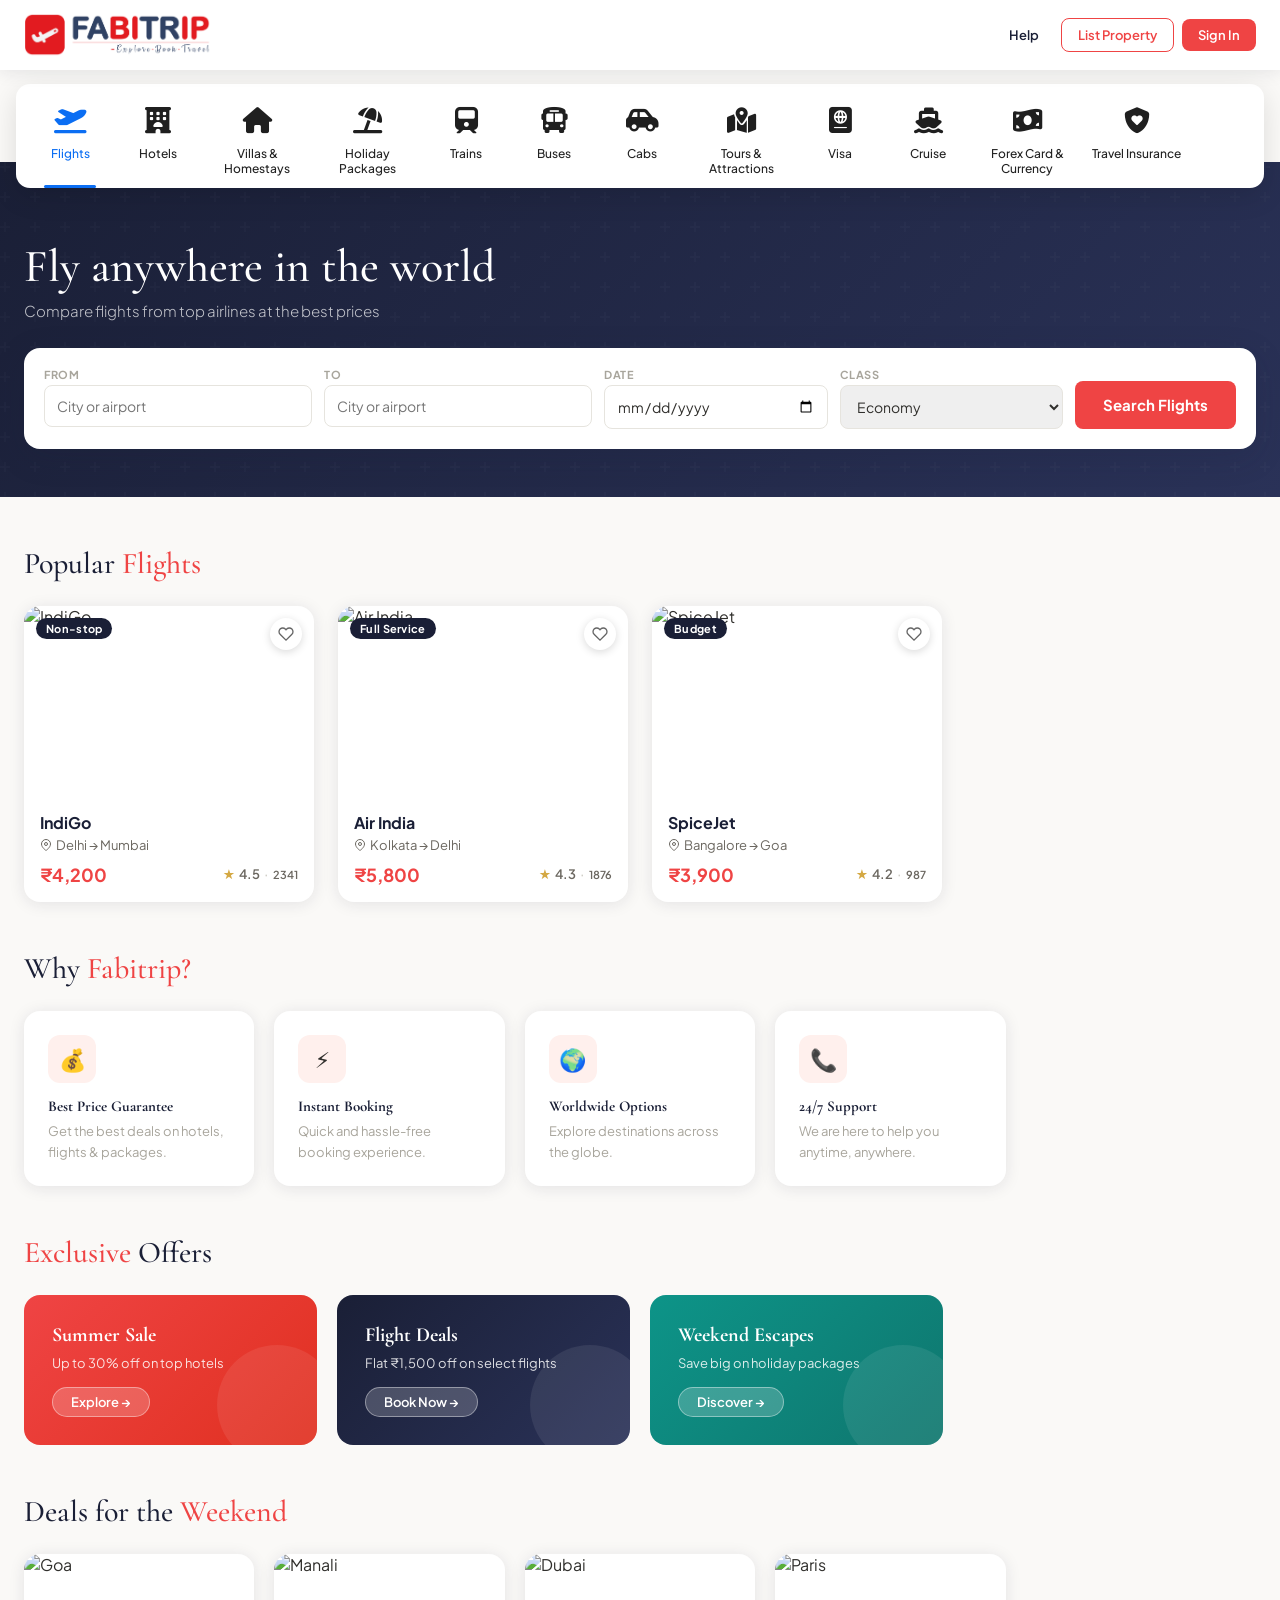
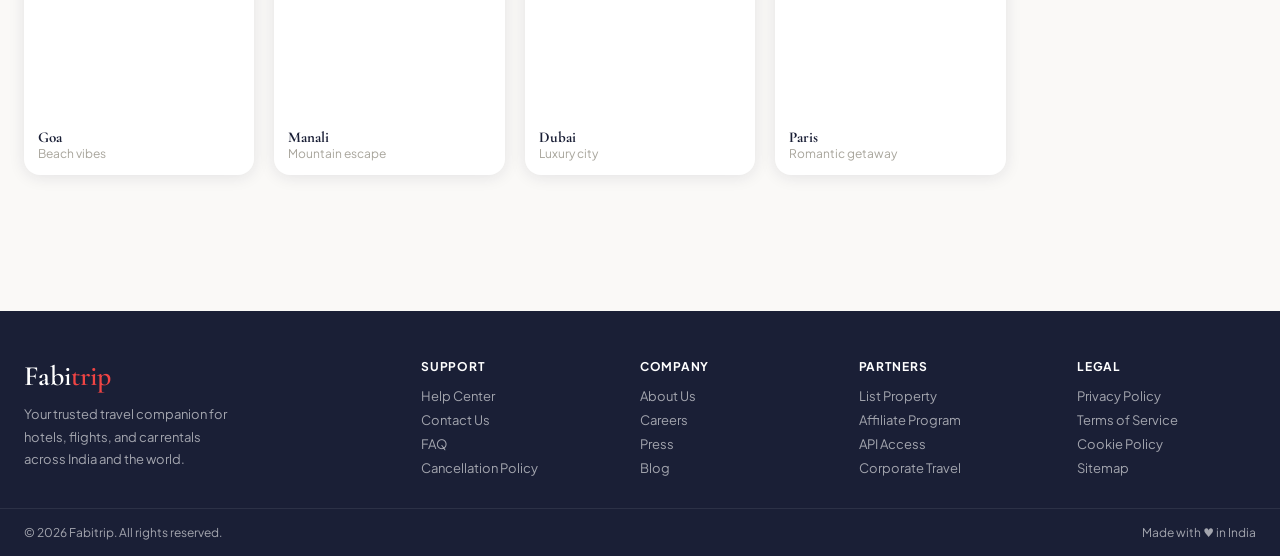
==== commit f2e554ab: "chnage tab header" ====
--- a/index.html
+++ b/index.html
@@ -1,885 +1,2992 @@
-<!DOCTYPE html>
+<!doctype html>
 <html lang="en">
-<head>
-<meta charset="UTF-8">
-<meta name="viewport" content="width=device-width, initial-scale=1.0">
-<title>Fabitrip — Explore · Book · Travel</title>
-<link rel="icon" type="image/x-icon" href="assets/favicon.png">
-<link rel="preconnect" href="https://fonts.googleapis.com">
-<link rel="preconnect" href="https://fonts.gstatic.com" crossorigin>
-<link href="https://fonts.googleapis.com/css2?family=Cormorant+Garamond:ital,wght@0,400;0,500;0,600;1,400&family=Plus+Jakarta+Sans:wght@300;400;500;600&display=swap" rel="stylesheet">
-<style>
-*,*::before,*::after{box-sizing:border-box;margin:0;padding:0}
-:root{
-  --navy:#1a1f36;--navy-light:#252b47;--coral:#ef4444;--coral-dark:#ef4444;--coral-light:#fff0ed;
-  --cream:#faf9f7;--white:#ffffff;--g100:#f4f3f0;--g200:#e6e4de;--g300:#d1cfc8;--g400:#a8a59c;
-  --g600:#6b6760;--g800:#302f2c;--gold:#d4a843;--shadow:0 2px 16px rgba(26,31,54,.10);--shadow-lg:0 8px 32px rgba(26,31,54,.16);
-  --radius:10px;--radius-lg:16px;--radius-xl:24px;
-}
-body{font-family:'Plus Jakarta Sans',system-ui,sans-serif;background:var(--cream);color:var(--g800);min-height:100vh}
-h1,h2,h3,.serif{font-family:'Cormorant Garamond',Georgia,serif}
-a{text-decoration:none;color:inherit}
-button{cursor:pointer;font-family:inherit;border:none;background:none}
-input,select{font-family:inherit}
-img{display:block;max-width:100%}
-.hidden{display:none!important}
-
-/* Header */
-header{background:var(--white);position:sticky;top:0;z-index:100;box-shadow:var(--shadow-lg)}
-.header-inner{max-width:1280px;margin:0 auto;padding:0 24px;display:flex;align-items:center;justify-content:space-between;height:64px;gap:16px}
-.logo{font-family:'Cormorant Garamond',serif;font-size:26px;font-weight:600;color:var(--white);letter-spacing:-0.5px;cursor:pointer; height: 44px;}
-.logo span{color:var(--coral)}
-.header-nav{display:flex;gap:8px;align-items:center}
-.header-nav button{color:var(--navy);font-size:13px;font-weight:500;padding:6px 14px;border-radius:6px;transition:all .2s}
-.header-nav button:hover{color:var(--white);background:rgba(255,255,255,.1)}
-.btn-outline{border:1.5px solid var(--coral)!important;color:var(--coral)!important;padding:6px 16px!important;border-radius:6px!important}
-.btn-outline:hover{background:var(--coral)!important;color:var(--white)!important}
-.btn-solid{background:var(--coral)!important;color:var(--white)!important;padding:6px 16px!important;border-radius:6px!important}
-.btn-solid:hover{background:var(--coral-dark)!important}
-.currency-flag{display:flex;align-items:center;gap:6px;color:rgba(255,255,255,.7);font-size:13px}
-.currency-flag img{height:18px;border-radius:50%;border:1px solid rgba(255,255,255,.2)}
-
-/* Tab Bar */
-.tab-bar{background:var(--navy-light);border-top:1px solid rgba(255,255,255,.07)}
-.tab-inner{max-width:1280px;margin:0 auto;padding:0 24px;display:flex;gap:0}
-.tab-btn{display:flex;align-items:center;gap:8px;padding:14px 20px;font-size:14px;font-weight:500;color:rgba(255,255,255,.55);border-bottom:2.5px solid transparent;transition:all .2s;cursor:pointer}
-.tab-btn svg{width:18px;height:18px;opacity:.7}
-.tab-btn.active{color:var(--white);border-bottom-color:var(--coral)}
-.tab-btn.active svg{opacity:1}
-.tab-btn:hover:not(.active){color:rgba(255,255,255,.85)}
-
-/* Hero */
-.hero{background:linear-gradient(135deg,var(--navy) 0%,#2a3258 100%);padding:40px 24px 48px;position:relative;overflow:hidden}
-.hero::before{content:'';position:absolute;inset:0;background:url("data:image/svg+xml,%3Csvg width='60' height='60' viewBox='0 0 60 60' xmlns='http://www.w3.org/2000/svg'%3E%3Cg fill='none' fill-rule='evenodd'%3E%3Cg fill='%23ffffff' fill-opacity='0.02'%3E%3Cpath d='M36 34v-4h-2v4h-4v2h4v4h2v-4h4v-2h-4zm0-30V0h-2v4h-4v2h4v4h2V6h4V4h-4zM6 34v-4H4v4H0v2h4v4h2v-4h4v-2H6zM6 4V0H4v4H0v2h4v4h2V6h4V4H6z'/%3E%3C/g%3E%3C/g%3E%3C/svg%3E")}
-.hero-inner{max-width:1280px;margin:0 auto;position:relative}
-.hero h1{font-size:clamp(28px,4vw,46px);color:var(--white);font-weight:500;margin-bottom:8px;line-height:1.15}
-.hero p{color:rgba(255,255,255,.6);font-size:15px;margin-bottom:28px;font-weight:300}
-
-/* Search Box */
-.search-box{background:var(--white);border-radius:var(--radius-lg);padding:20px;box-shadow:var(--shadow-lg)}
-.search-row{display:grid;gap:12px}
-.search-stays{grid-template-columns:2fr 1fr 1fr 1fr auto}
-.search-flights{grid-template-columns:1.2fr 1.2fr 1fr 1fr auto}
-.search-cars{grid-template-columns:2fr 1fr 1fr auto}
-.field{display:flex;flex-direction:column;gap:4px;position:relative}
-.field label{font-size:11px;font-weight:600;color:var(--g400);text-transform:uppercase;letter-spacing:.6px}
-.field input,.field select{border:1.5px solid var(--g200);border-radius:8px;padding:10px 12px;font-size:14px;color:var(--g800);outline:none;transition:border-color .2s;width:100%}
-.field input:focus,.field select:focus{border-color:var(--coral)}
-.guests-ctrl{display:flex;align-items:center;gap:8px;border:1.5px solid var(--g200);border-radius:8px;padding:8px 12px}
-.guests-ctrl button{width:26px;height:26px;border-radius:50%;border:1.5px solid var(--g300);font-size:16px;display:flex;align-items:center;justify-content:center;color:var(--g600);transition:all .2s}
-.guests-ctrl button:hover{border-color:var(--coral);color:var(--coral)}
-.guests-ctrl span{font-size:14px;font-weight:500;min-width:20px;text-align:center}
-.search-btn{background:var(--coral);color:var(--white);border-radius:8px;padding:0 28px;font-size:15px;font-weight:600;height:48px;align-self:flex-end;transition:background .2s;white-space:nowrap}
-.search-btn:hover{background:var(--coral-dark)}
-
-/* Main content */
-.main{max-width:1280px;margin:0 auto;padding:48px 24px}
-.section-title{font-size:clamp(22px,3vw,30px);color:var(--navy);margin-bottom:24px;font-weight:500}
-.section-title span{color:var(--coral)}
-
-/* Cards Grid */
-.cards-grid{display:grid;grid-template-columns:repeat(auto-fill,minmax(280px,1fr));gap:24px;margin-bottom:48px}
-.card{background:var(--white);border-radius:var(--radius-lg);overflow:hidden;box-shadow:var(--shadow);transition:transform .25s,box-shadow .25s;cursor:pointer}
-.card:hover{transform:translateY(-4px);box-shadow:var(--shadow-lg)}
-.card-img{width:100%;height:180px;object-fit:cover;position:relative}
-.card-img-wrap{position:relative;overflow:hidden;height:180px}
-.card-img-wrap img{width:100%;height:100%;object-fit:cover;transition:transform .4s}
-.card:hover .card-img-wrap img{transform:scale(1.05)}
-.card-badge{position:absolute;top:12px;left:12px;background:var(--navy);color:var(--white);font-size:11px;font-weight:600;padding:4px 10px;border-radius:20px;letter-spacing:.3px}
-.card-fav{position:absolute;top:12px;right:12px;width:32px;height:32px;border-radius:50%;background:var(--white);display:flex;align-items:center;justify-content:center;box-shadow:0 2px 8px rgba(0,0,0,.15);transition:transform .2s;z-index:2}
-.card-fav:hover{transform:scale(1.1)}
-.card-fav.active svg{fill:var(--coral);stroke:var(--coral)}
-.card-body{padding:16px}
-.card-name{font-size:16px;font-weight:600;color:var(--navy);margin-bottom:4px;font-family:'Plus Jakarta Sans',sans-serif}
-.card-place{font-size:13px;color:var(--g600);display:flex;align-items:center;gap:4px;margin-bottom:10px}
-.card-footer{display:flex;align-items:center;justify-content:space-between}
-.card-price{font-size:18px;font-weight:600;color:var(--coral)}
-.card-price span{font-size:12px;font-weight:400;color:var(--g400)}
-.card-rating{display:flex;align-items:center;gap:4px;font-size:13px;font-weight:500;color:var(--g600)}
-.star{color:var(--gold)}
-
-/* Results Layout */
-.results-layout{display:grid;grid-template-columns:260px 1fr;gap:28px;align-items:start}
-.filter-panel{background:var(--white);border-radius:var(--radius-lg);padding:24px;box-shadow:var(--shadow);position:sticky;top:88px}
-.filter-title{font-size:16px;font-weight:600;color:var(--navy);margin-bottom:20px;padding-bottom:12px;border-bottom:1.5px solid var(--g200)}
-.filter-section{margin-bottom:24px}
-.filter-section h4{font-size:12px;font-weight:600;color:var(--g400);text-transform:uppercase;letter-spacing:.6px;margin-bottom:12px}
-.filter-range{width:100%;margin-bottom:8px;accent-color:var(--coral)}
-.filter-price-display{display:flex;justify-content:space-between;font-size:13px;color:var(--g600)}
-.filter-check{display:flex;align-items:center;gap:8px;margin-bottom:8px;cursor:pointer}
-.filter-check input[type=checkbox]{accent-color:var(--coral);width:15px;height:15px;cursor:pointer}
-.filter-check label{font-size:13px;color:var(--g800);cursor:pointer}
-.filter-star-row{display:flex;gap:8px;flex-wrap:wrap}
-.star-filter-btn{padding:4px 14px;border-radius:20px;border:1.5px solid var(--g200);font-size:13px;font-weight:500;color:var(--g600);transition:all .2s;cursor:pointer}
-.star-filter-btn.active,.star-filter-btn:hover{border-color:var(--coral);color:var(--coral);background:var(--coral-light)}
-.clear-filters{width:100%;margin-top:8px;padding:8px;border-radius:8px;border:1.5px solid var(--g200);font-size:13px;color:var(--g600);font-weight:500;transition:all .2s}
-.clear-filters:hover{border-color:var(--coral);color:var(--coral)}
-
-/* Sort Bar */
-.sort-bar{display:flex;align-items:center;justify-content:space-between;margin-bottom:20px;flex-wrap:wrap;gap:12px}
-.results-count{font-size:15px;color:var(--g600)}
-.results-count strong{color:var(--navy)}
-.sort-select{border:1.5px solid var(--g200);border-radius:8px;padding:8px 12px;font-size:13px;color:var(--g800);outline:none;cursor:pointer;transition:border-color .2s}
-.sort-select:focus{border-color:var(--coral)}
-
-/* Detail Modal */
-.modal-overlay{position:fixed;inset:0;background:rgba(10,14,30,.65);z-index:200;display:flex;align-items:flex-start;justify-content:center;padding:24px;overflow-y:auto;backdrop-filter:blur(4px)}
-.modal{background:var(--white);border-radius:var(--radius-xl);max-width:800px;width:100%;overflow:hidden;box-shadow:0 20px 60px rgba(0,0,0,.3);animation:slideUp .3s ease}
-@keyframes slideUp{from{opacity:0;transform:translateY(30px)}to{opacity:1;transform:translateY(0)}}
-.modal-img{width:100%;height:280px;object-fit:cover}
-.modal-body{padding:28px}
-.modal-header{display:flex;align-items:flex-start;justify-content:space-between;margin-bottom:16px}
-.modal-name{font-size:26px;font-weight:500;color:var(--navy);line-height:1.2}
-.modal-place{color:var(--g600);font-size:15px;margin-top:4px}
-.modal-price-block{text-align:right}
-.modal-price{font-size:28px;font-weight:600;color:var(--coral)}
-.modal-price-sub{font-size:12px;color:var(--g400);margin-top:2px}
-.modal-rating{display:flex;align-items:center;gap:6px;margin-bottom:20px}
-.modal-rating .badge{background:var(--navy);color:var(--white);padding:4px 10px;border-radius:6px;font-size:13px;font-weight:600}
-.modal-desc{font-size:15px;color:var(--g600);line-height:1.7;margin-bottom:24px}
-.amenities-grid{display:grid;grid-template-columns:repeat(auto-fill,minmax(140px,1fr));gap:10px;margin-bottom:28px}
-.amenity{display:flex;align-items:center;gap:8px;background:var(--g100);border-radius:8px;padding:8px 12px;font-size:13px;color:var(--g800)}
-.amenity svg{width:16px;height:16px;color:var(--coral);flex-shrink:0}
-.modal-actions{display:flex;gap:12px}
-.modal-close{position:absolute;top:20px;right:20px;width:36px;height:36px;border-radius:50%;background:var(--white);box-shadow:0 2px 12px rgba(0,0,0,.15);display:flex;align-items:center;justify-content:center;color:var(--g800);font-size:18px;z-index:10;transition:all .2s}
-.modal-close:hover{background:var(--g100)}
-.modal-img-wrap{position:relative}
-.btn-primary{background:var(--coral);color:var(--white);border-radius:8px;padding:12px 28px;font-size:15px;font-weight:600;transition:background .2s;border:none;cursor:pointer}
-.btn-primary:hover{background:var(--coral-dark)}
-.btn-secondary{background:var(--white);color:var(--navy);border-radius:8px;padding:12px 28px;font-size:15px;font-weight:600;border:1.5px solid var(--g200);transition:all .2s;cursor:pointer}
-.btn-secondary:hover{border-color:var(--navy)}
-
-/* Booking Form */
-.booking-form{max-width:560px;margin:0 auto}
-.booking-form h2{font-size:26px;color:var(--navy);margin-bottom:6px}
-.booking-form .sub{color:var(--g600);font-size:14px;margin-bottom:28px}
-.form-row{display:grid;grid-template-columns:1fr 1fr;gap:14px;margin-bottom:14px}
-.form-group{display:flex;flex-direction:column;gap:6px;margin-bottom:14px}
-.form-group label{font-size:12px;font-weight:600;color:var(--g400);text-transform:uppercase;letter-spacing:.5px}
-.form-group input,.form-group select{border:1.5px solid var(--g200);border-radius:8px;padding:11px 14px;font-size:14px;color:var(--g800);outline:none;transition:border-color .2s}
-.form-group input:focus,.form-group select:focus{border-color:var(--coral)}
-.booking-summary{background:var(--g100);border-radius:var(--radius-lg);padding:20px;margin-bottom:24px}
-.booking-summary h4{font-size:14px;font-weight:600;color:var(--navy);margin-bottom:14px}
-.summary-row{display:flex;justify-content:space-between;font-size:14px;color:var(--g600);margin-bottom:8px}
-.summary-row.total{font-weight:600;color:var(--navy);font-size:16px;padding-top:10px;border-top:1.5px solid var(--g200);margin-top:6px}
-.back-btn{display:flex;align-items:center;gap:6px;color:var(--g600);font-size:14px;font-weight:500;margin-bottom:24px;cursor:pointer;transition:color .2s}
-.back-btn:hover{color:var(--coral)}
-
-/* Confirmation */
-.confirm-screen{text-align:center;padding:60px 24px;max-width:480px;margin:0 auto}
-.confirm-icon{width:80px;height:80px;border-radius:50%;background:#e8f8ef;display:flex;align-items:center;justify-content:center;margin:0 auto 24px}
-.confirm-screen h2{font-size:30px;color:var(--navy);margin-bottom:12px}
-.confirm-screen p{color:var(--g600);line-height:1.7;margin-bottom:8px}
-.booking-ref{background:var(--g100);border-radius:10px;padding:16px;font-size:18px;font-weight:600;color:var(--navy);letter-spacing:2px;margin:20px 0}
-
-/* Why Section */
-.why-grid{display:grid;grid-template-columns:repeat(auto-fill,minmax(220px,1fr));gap:20px;margin-bottom:48px}
-.why-card{background:var(--white);border-radius:var(--radius-lg);padding:24px;box-shadow:var(--shadow);transition:box-shadow .2s}
-.why-card:hover{box-shadow:var(--shadow-lg)}
-.why-icon{width:48px;height:48px;border-radius:12px;background:var(--coral-light);display:flex;align-items:center;justify-content:center;margin-bottom:14px}
-.why-card h3{font-size:15px;font-weight:600;color:var(--navy);margin-bottom:6px}
-.why-card p{font-size:13px;color:var(--g400);line-height:1.6}
-
-/* Offers */
-.offers-grid{display:grid;grid-template-columns:repeat(auto-fill,minmax(280px,1fr));gap:20px;margin-bottom:48px}
-.offer-card{border-radius:var(--radius-lg);padding:28px;color:var(--white);position:relative;overflow:hidden}
-.offer-card::before{content:'';position:absolute;right:-20px;bottom:-20px;width:120px;height:120px;border-radius:50%;background:rgba(255,255,255,.08)}
-.offer-card h3{font-size:20px;font-family:'Cormorant Garamond',serif;margin-bottom:8px}
-.offer-card p{font-size:13px;opacity:.85;margin-bottom:16px}
-.offer-card .offer-btn{display:inline-block;background:rgba(255,255,255,.2);border:1px solid rgba(255,255,255,.4);padding:6px 18px;border-radius:20px;font-size:13px;font-weight:500;cursor:pointer;transition:background .2s}
-.offer-card .offer-btn:hover{background:rgba(255,255,255,.35)}
-.bg-coral{background:linear-gradient(135deg,#ef4444,#e03020)}
-.bg-navy{background:linear-gradient(135deg,#1a1f36,#2a3258)}
-.bg-teal{background:linear-gradient(135deg,#0d9488,#0f766e)}
-
-/* Weekend Deals */
-.weekend-grid{display:grid;grid-template-columns:repeat(auto-fill,minmax(220px,1fr));gap:20px;margin-bottom:48px}
-.dest-card{border-radius:var(--radius-lg);overflow:hidden;box-shadow:var(--shadow);cursor:pointer;transition:transform .25s,box-shadow .25s;position:relative}
-.dest-card:hover{transform:translateY(-3px);box-shadow:var(--shadow-lg)}
-.dest-card img{width:100%;height:160px;object-fit:cover;display:block;transition:transform .4s}
-.dest-card:hover img{transform:scale(1.07)}
-.dest-card .dest-info{padding:14px}
-.dest-card h3{font-size:15px;font-weight:600;color:var(--navy)}
-.dest-card p{font-size:12px;color:var(--g400)}
-
-/* Footer */
-footer{background:var(--navy);color:rgba(255,255,255,.6);margin-top:40px}
-.footer-inner{max-width:1280px;margin:0 auto;padding:48px 24px 24px;display:grid;grid-template-columns:2fr repeat(4,1fr);gap:40px}
-.footer-brand .logo{font-size:22px;margin-bottom:10px;display:block}
-.footer-brand p{font-size:13px;line-height:1.7;max-width:220px}
-.footer-col h4{font-size:12px;font-weight:600;text-transform:uppercase;letter-spacing:.7px;color:var(--white);margin-bottom:14px}
-.footer-col ul{list-style:none}
-.footer-col li{font-size:13px;margin-bottom:8px;cursor:pointer;transition:color .2s}
-.footer-col li:hover{color:var(--white)}
-.footer-bottom{max-width:1280px;margin:0 auto;padding:16px 24px;border-top:1px solid rgba(255,255,255,.08);display:flex;justify-content:space-between;align-items:center;flex-wrap:wrap;gap:8px}
-.footer-bottom p{font-size:12px}
-
-/* Toast */
-.toast{position:fixed;bottom:28px;left:50%;transform:translateX(-50%);background:var(--navy);color:var(--white);padding:12px 24px;border-radius:8px;font-size:14px;font-weight:500;z-index:999;opacity:0;transition:opacity .3s;pointer-events:none}
-.toast.show{opacity:1}
-
-/* Responsive */
-@media(max-width:900px){
-  .search-stays,.search-flights,.search-cars{grid-template-columns:1fr 1fr}
-  .search-btn{grid-column:1/-1}
-  .results-layout{grid-template-columns:1fr}
-  .filter-panel{position:static}
-  .footer-inner{grid-template-columns:repeat(2,1fr)}
-  .footer-brand{grid-column:1/-1}
-}
-@media(max-width:600px){
-  .header-nav .btn-outline,.currency-flag{display:none}
-  .search-stays,.search-flights,.search-cars{grid-template-columns:1fr}
-  .form-row{grid-template-columns:1fr}
-  .modal-header{flex-direction:column;gap:12px}
-  .modal-price-block{text-align:left}
-}
-
-/* View transitions */
-.view{animation:fadeIn .3s ease}
-@keyframes fadeIn{from{opacity:0;transform:translateY(8px)}to{opacity:1;transform:translateY(0)}}
-
-/* Empty state */
-.empty-state{text-align:center;padding:60px 20px;color:var(--g400)}
-.empty-state svg{margin:0 auto 16px;opacity:.4}
-.empty-state h3{font-size:18px;color:var(--g600);margin-bottom:8px}
-</style>
-</head>
-<body>
-
-<!-- Header -->
-<header>
-  <div class="header-inner">
-    <img src="assets/logo.png" class="logo h-8">
-    <!-- <div class="currency-flag">
-      <img src="https://flagcdn.com/w40/in.png" alt="India">
-      <span>INR</span>
-    </div> -->
-    <nav class="header-nav">
-      <button onclick="showToast('Help Centre coming soon!')">Help</button>
-      <button class="btn-outline" onclick="showToast('List your property feature coming soon!')">List Property</button>
-      <button class="btn-solid" onclick="showToast('Sign in coming soon!')">Sign In</button>
-    </nav>
-  </div>
-</header>
-
-<!-- Tab Bar -->
-<div class="tab-bar">
-  <div class="tab-inner">
-    <button class="tab-btn active" id="tab-stays" onclick="switchTab('stays')">
-      <svg viewBox="0 0 24 24" fill="none" stroke="currentColor" stroke-width="2"><path d="M3 12l2-2m0 0l7-7 7 7M5 10v10a1 1 0 001 1h3m10-11l2 2m-2-2v10a1 1 0 01-1 1h-3m-6 0a1 1 0 001-1v-4a1 1 0 011-1h2a1 1 0 011 1v4a1 1 0 001 1m-6 0h6"/></svg>
-      Stays
-    </button>
-    <button class="tab-btn" id="tab-flights" onclick="switchTab('flights')">
-      <svg viewBox="0 0 24 24" fill="none" stroke="currentColor" stroke-width="2"><path d="M12 19l9 2-9-18-9 18 9-2zm0 0v-8"/></svg>
-      Flights
-    </button>
-    <button class="tab-btn" id="tab-cars" onclick="switchTab('cars')">
-      <svg viewBox="0 0 24 24" fill="none" stroke="currentColor" stroke-width="2"><path d="M9 17a2 2 0 11-4 0 2 2 0 014 0zm10 0a2 2 0 11-4 0 2 2 0 014 0zm-14-5h14l-1.7-5.1A2 2 0 0015.4 6H8.6a2 2 0 00-1.9 1.4L5 12z"/></svg>
-      Cars
-    </button>
-  </div>
-</div>
-
-<!-- App Root -->
-<div id="app"></div>
-
-<!-- Toast -->
-<div class="toast" id="toast"></div>
-
-<script>
-// ============================================================
-// DATA
-// ============================================================
-const stays = [
-  {id:'s1',name:'Azul Beach Resort',place:'Goa',type:'Resort',price:8499,rating:4.9,reviews:312,img:'https://images.unsplash.com/photo-1610641818989-c2051b5e2cfd?w=600',badge:'Top Rated',desc:'A stunning beachfront resort nestled among swaying palms, offering breathtaking ocean views and world-class amenities. Perfect for romantic getaways and family vacations alike.',amenities:['Swimming Pool','Free WiFi','Spa','Restaurant','Beach Access','Bar','Air Conditioning','Parking'],nights:1},
-  {id:'s2',name:'Himalayan Retreat',place:'Manali',type:'Boutique',price:4299,rating:4.7,reviews:189,img:'https://images.unsplash.com/photo-1501785888041-af3ef285b470?w=600',badge:'Nature Lover',desc:'A cozy mountain sanctuary tucked between snow-capped peaks and cedar forests. Wake up to panoramic Himalayan views and enjoy bonfires under the stars.',amenities:['Mountain Views','Bonfire','Trekking','Free WiFi','Restaurant','Heating','Room Service','Parking'],nights:1},
-  {id:'s3',name:'Heritage Haveli',place:'Jaipur',type:'Heritage',price:5999,rating:4.8,reviews:241,img:'https://images.unsplash.com/photo-1564501049412-61c2a3083791?w=600',badge:'Heritage Stay',desc:'Step back in time at this magnificent 18th-century haveli restored to its former glory. Intricate frescoes, arched corridors, and royal hospitality define every moment.',amenities:['Heritage Architecture','Rooftop Restaurant','Cultural Shows','Free WiFi','Spa','Swimming Pool','Guided Tours','Airport Transfer'],nights:1},
-  {id:'s4',name:'Coorg Plantation Bungalow',place:'Coorg',type:'Villa',price:3799,rating:4.6,reviews:156,img:'https://images.unsplash.com/photo-1596386461350-326ccb383e9f?w=600',badge:'Eco Stay',desc:'Immerse yourself in lush coffee and spice plantations in the Scotland of India. A serene villa stay with nature walks, coffee tastings, and misty mornings.',amenities:['Plantation Walks','Coffee Tasting','Private Garden','Free WiFi','Organic Meals','Cycling','Bird Watching','Pool'],nights:1},
-  {id:'s5',name:'Burj Al Arab Tower',place:'Dubai',type:'Luxury',price:45000,rating:5.0,reviews:524,img:'https://images.unsplash.com/photo-1512453979798-5ea266f8880c?w=600',badge:'Ultra Luxury',desc:'The world\'s most iconic hotel experience. Unmatched opulence with private butler service, gold-leaf interiors, and your own helipad. Redefine what luxury means.',amenities:['Private Butler','Helipad','Multiple Restaurants','Infinity Pool','Private Beach','Spa','Rolls Royce Transfer','Yacht Charter'],nights:1},
-  {id:'s6',name:'Le Marais Boutique',place:'Paris',type:'Boutique',price:22000,rating:4.8,reviews:398,img:'https://images.unsplash.com/photo-1499856871958-5b9627545d1a?w=600',badge:'City Gem',desc:'A charming Haussmann-era hotel in the heart of Paris\'s most fashionable neighbourhood. Exquisite French decor, neighbourhood cafés, and the Eiffel Tower minutes away.',amenities:['City Centre','Free WiFi','Concierge','Breakfast Included','Bar','Rooftop Terrace','Metro Access','Luggage Storage'],nights:1},
-];
-
-const flights = [
-  {id:'f1',name:'IndiGo',place:'Delhi → Mumbai',type:'Domestic',price:4200,rating:4.5,reviews:2341,img:'https://images.unsplash.com/photo-1436491865332-7a61a109cc05?w=600',badge:'Non-stop',desc:'IndiGo 6E-501 • DEP 06:15 • ARR 08:30 • Duration 2h 15m • Airbus A320neo • On-time performance 94%',amenities:['Non-stop','Snacks on Board','USB Charging','Web Check-in','Extra Legroom Available','6E Connect WiFi','Flexi Fare','Zero Cancellation'],nights:0,from:'Delhi',to:'Mumbai',duration:'2h 15m'},
-  {id:'f2',name:'Air India',place:'Kolkata → Delhi',type:'Domestic',price:5800,rating:4.3,reviews:1876,img:'https://images.unsplash.com/photo-1504198453319-5ce911bafcde?w=600',badge:'Full Service',desc:'AI-401 • DEP 09:00 • ARR 11:15 • Duration 2h 15m • Boeing 787 Dreamliner • Full meal service included',amenities:['Full Meal Service','Extra Baggage','Entertainment','USB Charging','Miles Program','Complimentary Drinks','Recliner Seats','On-Time Guarantee'],nights:0,from:'Kolkata',to:'Delhi',duration:'2h 15m'},
-  {id:'f3',name:'SpiceJet',place:'Bangalore → Goa',type:'Domestic',price:3900,rating:4.2,reviews:987,img:'https://images.unsplash.com/photo-1493238792000-8113da705763?w=600',badge:'Budget',desc:'SG-101 • DEP 14:30 • ARR 15:45 • Duration 1h 15m • Boeing 737-800 • Best budget option on this route',amenities:['Budget Friendly','Punctual','Snacks Available','Window Seats','Web Check-in','Priority Boarding','SpiceMax Option','Flexi Booking'],nights:0,from:'Bangalore',to:'Goa',duration:'1h 15m'},
-  {id:'f4',name:'Vistara',place:'Hyderabad → Chennai',type:'Domestic',price:4500,rating:4.7,reviews:1432,img:'https://images.unsplash.com/photo-1540962351504-03099e0a754b?w=600',badge:'Premium',desc:'UK-891 • DEP 07:00 • ARR 08:15 • Duration 1h 15m • Airbus A321 • Premium economy experience at economy price',amenities:['Premium Service','Gourmet Snacks','Wider Seats','Priority Boarding','Club Vistara Miles','Entertainment','Extra Baggage','Lounge Access'],nights:0,from:'Hyderabad',to:'Chennai',duration:'1h 15m'},
-  {id:'f5',name:'Emirates',place:'Mumbai → Dubai',type:'International',price:18500,rating:4.9,reviews:4521,img:'https://images.unsplash.com/photo-1569629743817-70d8db6c323b?w=600',badge:'Award Winner',desc:'EK-502 • DEP 23:45 • ARR 02:00+1 • Duration 3h 15m • Boeing 777-300ER • 5-star airline experience',amenities:['ICE Entertainment','Gourmet Dining','Bar Onboard','Skywards Miles','Generous Baggage','Lie-flat Business','Lounge Access','Chauffeur Drive'],nights:0,from:'Mumbai',to:'Dubai',duration:'3h 15m'},
-  {id:'f6',name:'Air France',place:'Delhi → Paris',type:'International',price:55000,rating:4.8,reviews:2987,img:'https://images.unsplash.com/photo-1436491865332-7a61a109cc05?w=600',badge:'Premium',desc:'AF-226 • DEP 02:15 • ARR 08:30 • Duration 9h 15m • Airbus A350-900 • Direct flight with premium French service',amenities:['Direct Flight','Premium Cuisine','Flying Blue Miles','Entertainment','Generous Baggage','Business Upgrade','Lounge Access','Priority Service'],nights:0,from:'Delhi',to:'Paris',duration:'9h 15m'},
-];
-
-const cars = [
-  {id:'c1',name:'Maruti Swift Dzire',place:'₹1,200/day',type:'Sedan',price:1200,rating:4.5,reviews:432,img:'https://images.unsplash.com/photo-1552519507-da3b142c6e3d?w=600',badge:'Best Seller',desc:'India\'s most trusted sedan for city and highway drives. Fuel-efficient, comfortable, and reliable. Perfect for solo travelers and couples.',amenities:['Air Conditioning','Bluetooth Music','GPS Navigation','4 Seats','Unlimited KMs','Fuel Efficient','24/7 Roadside','Full Insurance'],nights:0},
-  {id:'c2',name:'Hyundai Creta',place:'₹2,200/day',type:'SUV',price:2200,rating:4.7,reviews:312,img:'https://images.unsplash.com/photo-1549924231-f129b911e442?w=600',badge:'Top SUV',desc:'The quintessential Indian SUV for all terrains. Spacious, powerful, and stylish. Ideal for family road trips and mountain adventures.',amenities:['Sunroof','Apple CarPlay','6 Airbags','5 Seats','Cruise Control','360 Camera','Wireless Charging','Full Insurance'],nights:0},
-  {id:'c3',name:'Toyota Innova Crysta',place:'₹3,500/day',type:'MPV',price:3500,rating:4.8,reviews:276,img:'https://images.unsplash.com/photo-1502877338535-766e1452684a?w=600',badge:'Family Pick',desc:'The ultimate family hauler trusted by millions. 7 seats, massive boot space, and diesel efficiency for long road trips across India.',amenities:['7 Seats','Rear AC','Large Boot','GPS','Captain Seats','USB Ports','Full Insurance','Driver Optional'],nights:0},
-  {id:'c4',name:'BMW 5 Series',place:'₹8,500/day',type:'Luxury',price:8500,rating:4.9,reviews:124,img:'https://images.unsplash.com/photo-1555215695-3004980ad54e?w=600',badge:'Luxury Ride',desc:'The pinnacle of executive travel. Arrive in style with the iconic BMW 5 Series. Perfect for business meetings and special occasions.',amenities:['Leather Seats','HUD Display','Harman Kardon','5 Seats','Adaptive Cruise','Ambient Lighting','360 Camera','Chauffeur Option'],nights:0},
-  {id:'c5',name:'Tata Nexon EV',place:'₹1,800/day',type:'Electric',price:1800,rating:4.6,reviews:198,img:'https://images.unsplash.com/photo-1593941707882-a5bba14938c7?w=600',badge:'Eco Choice',desc:'Drive the future today. India\'s #1 electric SUV with 450km range per charge. Zero emissions, cutting-edge tech, and full savings on fuel.',amenities:['450km Range','Fast Charging','Sunroof','Connected Car','5 Seats','ADAS Safety','Wireless CarPlay','Full Insurance'],nights:0},
-  {id:'c6',name:'Mahindra Thar',place:'₹2,800/day',type:'Adventure',price:2800,rating:4.6,reviews:221,img:'https://images.unsplash.com/photo-1519641471654-76ce0107ad1b?w=600',badge:'Adventure',desc:'For those who live off the beaten path. The legendary Thar conquers every terrain from beaches to mountain passes. Born for adventure.',amenities:['4WD Mode','Convertible Top','Off-road Ready','4 Seats','High Ground Clearance','Rock Crawl Mode','GPS','Full Insurance'],nights:0},
-];
-
-const destinations = [
-  {name:'Goa',desc:'Beach vibes',img:'https://images.unsplash.com/photo-1507525428034-b723cf961d3e?w=400'},
-  {name:'Manali',desc:'Mountain escape',img:'https://images.unsplash.com/photo-1501785888041-af3ef285b470?w=400'},
-  {name:'Dubai',desc:'Luxury city',img:'https://images.unsplash.com/photo-1512453979798-5ea266f8880c?w=400'},
-  {name:'Paris',desc:'Romantic getaway',img:'https://images.unsplash.com/photo-1499856871958-5b9627545d1a?w=400'},
-];
-
-// ============================================================
-// STATE
-// ============================================================
-const S = {
-  view: 'home',
-  tab: 'stays',
-  search: {destination:'',checkIn:'',checkOut:'',guests:2,from:'',to:'',date:'',cls:'Economy',pickup:'',pickupDate:'',pickupTime:''},
-  filters: {maxPrice:60000,rating:0,types:[],amenities:[]},
-  sort: 'popularity',
-  selectedItem: null,
-  showDetail: false,
-  wishlist: new Set(),
-  bookingData: {},
-  bookingRef: '',
-};
-
-function getData(){return S.tab==='stays'?stays:S.tab==='flights'?flights:cars}
-
-function getFiltered(){
-  let data = getData();
-  if(S.filters.maxPrice < 60000) data = data.filter(d=>d.price <= S.filters.maxPrice);
-  if(S.filters.rating > 0) data = data.filter(d=>d.rating >= S.filters.rating);
-  if(S.filters.types.length > 0) data = data.filter(d=>S.filters.types.includes(d.type));
-  if(S.sort==='price_asc') data = [...data].sort((a,b)=>a.price-b.price);
-  else if(S.sort==='price_desc') data = [...data].sort((a,b)=>b.price-a.price);
-  else if(S.sort==='rating') data = [...data].sort((a,b)=>b.rating-a.rating);
-  return data;
-}
-
-// ============================================================
-// RENDER ENGINE
-// ============================================================
-function render(){
-  const app = document.getElementById('app');
-  if(S.showDetail) renderDetail();
-  else if(S.view==='home') app.innerHTML = renderHome();
-  else if(S.view==='results') app.innerHTML = renderResults();
-  else if(S.view==='booking') app.innerHTML = renderBooking();
-  else if(S.view==='confirmation') app.innerHTML = renderConfirmation();
-  attachEvents();
-}
-
-// ============================================================
-// HOME VIEW
-// ============================================================
-function renderHome(){
-  return `
-  <div class="view">
-  <div class="hero">
-    <div class="hero-inner">
-      <h1>${S.tab==='stays'?'Find your perfect stay':S.tab==='flights'?'Fly anywhere in the world':'Find the perfect rental car'}</h1>
-      <p>${S.tab==='stays'?'Discover hotels, resorts & villas across India and beyond':S.tab==='flights'?'Compare flights from top airlines at the best prices':'Explore destinations with top-quality rental cars'}</p>
-      ${renderSearchForm()}
-    </div>
-  </div>
-  <div class="main">
-    <h2 class="section-title">${S.tab==='stays'?'Trending <span>Stays</span>':S.tab==='flights'?'Popular <span>Flights</span>':'Top <span>Car Rentals</span>'}</h2>
-    <div class="cards-grid">${getData().slice(0,3).map(renderCard).join('')}</div>
-    <h2 class="section-title">Why <span>Fabitrip?</span></h2>
-    <div class="why-grid">
-      ${[['💰','Best Price Guarantee','Get the best deals on hotels, flights & packages.'],
-         ['⚡','Instant Booking','Quick and hassle-free booking experience.'],
-         ['🌍','Worldwide Options','Explore destinations across the globe.'],
-         ['📞','24/7 Support','We are here to help you anytime, anywhere.']].map(([icon,title,desc])=>`
-        <div class="why-card"><div class="why-icon" style="font-size:22px">${icon}</div><h3>${title}</h3><p>${desc}</p></div>`).join('')}
-    </div>
-    <h2 class="section-title"><span>Exclusive</span> Offers</h2>
-    <div class="offers-grid">
-      <div class="offer-card bg-coral"><h3>Summer Sale</h3><p>Up to 30% off on top hotels</p><span class="offer-btn" onclick="switchTab('stays');doSearch()">Explore →</span></div>
-      <div class="offer-card bg-navy"><h3>Flight Deals</h3><p>Flat ₹1,500 off on select flights</p><span class="offer-btn" onclick="switchTab('flights');doSearch()">Book Now →</span></div>
-      <div class="offer-card bg-teal"><h3>Weekend Escapes</h3><p>Save big on holiday packages</p><span class="offer-btn" onclick="doSearch()">Discover →</span></div>
-    </div>
-    <h2 class="section-title">Deals for the <span>Weekend</span></h2>
-    <div class="weekend-grid">
-      ${destinations.map(d=>`
-        <div class="dest-card" onclick="searchDestination('${d.name}')">
-          <img src="${d.img}&auto=format" alt="${d.name}" loading="lazy">
-          <div class="dest-info"><h3>${d.name}</h3><p>${d.desc}</p></div>
-        </div>`).join('')}
-    </div>
-  </div>
-  ${renderFooter()}
-  </div>`;
-}
-
-// ============================================================
-// SEARCH FORM
-// ============================================================
-function renderSearchForm(){
-  if(S.tab==='stays'){
-    return `<div class="search-box"><div class="search-row search-stays">
-      <div class="field"><label>Destination</label><input id="s-dest" placeholder="Where are you going?" value="${S.search.destination}"></div>
-      <div class="field"><label>Check In</label><input id="s-in" type="date" value="${S.search.checkIn}"></div>
-      <div class="field"><label>Check Out</label><input id="s-out" type="date" value="${S.search.checkOut}"></div>
-      <div class="field"><label>Guests</label><div class="guests-ctrl"><button onclick="changeGuests(-1)">−</button><span id="g-count">${S.search.guests}</span><button onclick="changeGuests(1)">+</button></div></div>
-      <button class="search-btn" onclick="doSearch()">Search</button>
-    </div></div>`;
-  }
-  if(S.tab==='flights'){
-    return `<div class="search-box"><div class="search-row search-flights">
-      <div class="field"><label>From</label><input id="f-from" placeholder="City or airport" value="${S.search.from}"></div>
-      <div class="field"><label>To</label><input id="f-to" placeholder="City or airport" value="${S.search.to}"></div>
-      <div class="field"><label>Date</label><input id="f-date" type="date" value="${S.search.date}"></div>
-      <div class="field"><label>Class</label><select id="f-cls"><option ${S.search.cls==='Economy'?'selected':''}>Economy</option><option ${S.search.cls==='Business'?'selected':''}>Business</option><option ${S.search.cls==='First'?'selected':''}>First Class</option></select></div>
-      <button class="search-btn" onclick="doSearch()">Search Flights</button>
-    </div></div>`;
-  }
-  return `<div class="search-box"><div class="search-row search-cars">
-    <div class="field"><label>Pick-up Location</label><input id="c-pickup" placeholder="City or airport" value="${S.search.pickup}"></div>
-    <div class="field"><label>Pick-up Date</label><input id="c-date" type="date" value="${S.search.pickupDate}"></div>
-    <div class="field"><label>Pick-up Time</label><input id="c-time" type="time" value="${S.search.pickupTime}"></div>
-    <button class="search-btn" onclick="doSearch()">Search Cars</button>
-  </div></div>`;
-}
-
-// ============================================================
-// CARD
-// ============================================================
-function renderCard(item,full=false){
-  const isFav = S.wishlist.has(item.id);
-  const priceLabel = S.tab==='stays' ? `<span>/ night</span>` : S.tab==='flights' ? `` : `<span>/ day</span>`;
-  return `
-  <div class="card" onclick="openDetail('${item.id}')">
-    <div class="card-img-wrap">
-      <img src="${item.img}&auto=format" alt="${item.name}" loading="lazy">
-      <span class="card-badge">${item.badge}</span>
-      <button class="card-fav ${isFav?'active':''}" onclick="toggleFav(event,'${item.id}')">
-        <svg width="16" height="16" viewBox="0 0 24 24" fill="${isFav?'currentColor':'none'}" stroke="currentColor" stroke-width="2" style="color:${isFav?'#f05537':'#666'}"><path d="M20.84 4.61a5.5 5.5 0 0 0-7.78 0L12 5.67l-1.06-1.06a5.5 5.5 0 0 0-7.78 7.78l1.06 1.06L12 21.23l7.78-7.78 1.06-1.06a5.5 5.5 0 0 0 0-7.78z"/></svg>
-      </button>
-    </div>
-    <div class="card-body">
-      <div class="card-name">${item.name}</div>
-      <div class="card-place">
-        <svg width="12" height="12" viewBox="0 0 24 24" fill="none" stroke="currentColor" stroke-width="2"><path d="M21 10c0 7-9 13-9 13s-9-6-9-13a9 9 0 0 1 18 0z"/><circle cx="12" cy="10" r="3"/></svg>
-        ${item.place}
+  <head>
+    <meta charset="UTF-8" />
+    <meta name="viewport" content="width=device-width, initial-scale=1.0" />
+    <title>Fabitrip — Explore · Book · Travel</title>
+    <link rel="icon" type="image/x-icon" href="assets/favicon.png" />
+    <link rel="preconnect" href="https://fonts.googleapis.com" />
+    <link rel="preconnect" href="https://fonts.gstatic.com" crossorigin />
+    <link
+      href="https://fonts.googleapis.com/css2?family=Cormorant+Garamond:ital,wght@0,400;0,500;0,600;1,400&family=Plus+Jakarta+Sans:wght@300;400;500;600;700&display=swap"
+      rel="stylesheet"
+    />
+
+    <link
+      rel="stylesheet"
+      href="https://cdnjs.cloudflare.com/ajax/libs/font-awesome/6.5.0/css/all.min.css"
+    />
+
+    <style>
+      *,
+      *::before,
+      *::after {
+        box-sizing: border-box;
+        margin: 0;
+        padding: 0;
+      }
+
+      :root {
+        --navy: #1a1f36;
+        --navy-light: #252b47;
+        --coral: #ef4444;
+        --coral-dark: #e23b3b;
+        --coral-light: #fff0ed;
+        --cream: #faf9f7;
+        --white: #ffffff;
+        --g100: #f4f3f0;
+        --g200: #e6e4de;
+        --g300: #d1cfc8;
+        --g400: #a8a59c;
+        --g600: #6b6760;
+        --g800: #302f2c;
+        --gold: #d4a843;
+        --blue: #0b6ef3;
+        --shadow: 0 2px 16px rgba(26, 31, 54, 0.1);
+        --shadow-lg: 0 8px 32px rgba(26, 31, 54, 0.16);
+        --radius: 10px;
+        --radius-lg: 16px;
+        --radius-xl: 24px;
+      }
+
+      body {
+        font-family: "Plus Jakarta Sans", system-ui, sans-serif;
+        background: var(--cream);
+        color: var(--g800);
+        min-height: 100vh;
+      }
+
+      h1,
+      h2,
+      h3,
+      .serif {
+        font-family: "Cormorant Garamond", Georgia, serif;
+      }
+
+      a {
+        text-decoration: none;
+        color: inherit;
+      }
+
+      button {
+        cursor: pointer;
+        font-family: inherit;
+        border: none;
+        background: none;
+      }
+
+      input,
+      select {
+        font-family: inherit;
+      }
+
+      img {
+        display: block;
+        max-width: 100%;
+      }
+
+      .hidden {
+        display: none !important;
+      }
+
+      /* Header */
+      header {
+        background: var(--white);
+        position: sticky;
+        top: 0;
+        z-index: 100;
+        box-shadow: var(--shadow);
+      }
+
+      .header-inner {
+        max-width: 1280px;
+        margin: 0 auto;
+        padding: 0 24px;
+        display: flex;
+        align-items: center;
+        justify-content: space-between;
+        height: 70px;
+        gap: 16px;
+      }
+
+      .logo {
+        font-family: "Cormorant Garamond", serif;
+        font-size: 26px;
+        font-weight: 600;
+        color: var(--navy);
+        letter-spacing: -0.5px;
+        cursor: pointer;
+        height: 44px;
+        object-fit: contain;
+      }
+
+      .logo-text {
+        font-family: "Cormorant Garamond", serif;
+        font-size: 30px;
+        font-weight: 600;
+        color: var(--navy);
+      }
+
+      .logo-text span {
+        color: var(--coral);
+      }
+
+      .header-nav {
+        display: flex;
+        gap: 8px;
+        align-items: center;
+      }
+
+      .header-nav button {
+        color: var(--navy);
+        font-size: 13px;
+        font-weight: 600;
+        padding: 8px 14px;
+        border-radius: 8px;
+        transition: all 0.2s;
+      }
+
+      .header-nav button:hover {
+        background: #f3f4f6;
+      }
+
+      .btn-outline {
+        border: 1.5px solid var(--coral) !important;
+        color: var(--coral) !important;
+        padding: 8px 16px !important;
+        border-radius: 8px !important;
+      }
+
+      .btn-outline:hover {
+        background: var(--coral-light) !important;
+      }
+
+      .btn-solid {
+        background: var(--coral) !important;
+        color: var(--white) !important;
+        padding: 8px 16px !important;
+        border-radius: 8px !important;
+      }
+
+      .btn-solid:hover {
+        background: var(--coral-dark) !important;
+      }
+
+      /* Screenshot style top menu */
+      .top-menu-wrap {
+        max-width: 1280px;
+        margin: 14px auto -26px;
+        padding: 0 16px;
+        position: relative;
+        z-index: 20;
+      }
+
+      .top-menu {
+        background: #fff;
+        border-radius: 14px;
+        box-shadow: 0 8px 28px rgba(0, 0, 0, 0.12);
+        padding: 14px 10px 0;
+        display: flex;
+        align-items: stretch;
+        gap: 0;
+        overflow-x: auto;
+        scrollbar-width: none;
+      }
+
+      .top-menu::-webkit-scrollbar {
+        display: none;
+      }
+
+      .menu-item {
+        min-width: 88px;
+        max-width: 110px;
+        padding: 6px 10px 12px;
+        color: #222;
+        display: flex;
+        flex-direction: column;
+        align-items: center;
+        justify-content: flex-start;
+        position: relative;
+        flex-shrink: 0;
+        transition: all 0.2s ease;
+      }
+
+      .menu-item:hover {
+        color: var(--blue);
+      }
+
+      .menu-icon {
+        height: 34px;
+        display: flex;
+        align-items: center;
+        justify-content: center;
+        margin-bottom: 8px;
+        font-size: 26px;
+        line-height: 1;
+        color: #1f1f1f;
+      }
+
+      .menu-label {
+        font-size: 12px;
+        line-height: 1.25;
+        font-weight: 500;
+        text-align: center;
+        color: #222;
+        white-space: normal;
+      }
+
+      .menu-item.active .menu-icon,
+      .menu-item.active .menu-label {
+        color: var(--blue);
+      }
+
+      .menu-item.active::after {
+        content: "";
+        position: absolute;
+        left: 18px;
+        right: 18px;
+        bottom: 0;
+        height: 3px;
+        background: var(--blue);
+        border-radius: 999px;
+      }
+
+      /* Hero */
+      .hero {
+        background: linear-gradient(135deg, var(--navy) 0%, #2a3258 100%);
+        padding: 78px 24px 48px;
+        position: relative;
+        overflow: hidden;
+      }
+
+      .hero::before {
+        content: "";
+        position: absolute;
+        inset: 0;
+        background: url("data:image/svg+xml,%3Csvg width='60' height='60' viewBox='0 0 60 60' xmlns='http://www.w3.org/2000/svg'%3E%3Cg fill='none' fill-rule='evenodd'%3E%3Cg fill='%23ffffff' fill-opacity='0.02'%3E%3Cpath d='M36 34v-4h-2v4h-4v2h4v4h2v-4h4v-2h-4zm0-30V0h-2v4h-4v2h4v4h2V6h4V4h-4zM6 34v-4H4v4H0v2h4v4h2v-4h4v-2H6zM6 4V0H4v4H0v2h4v4h2V6h4V4H6z'/%3E%3C/g%3E%3C/g%3E%3C/svg%3E");
+      }
+
+      .hero-inner {
+        max-width: 1280px;
+        margin: 0 auto;
+        position: relative;
+      }
+
+      .hero h1 {
+        font-size: clamp(28px, 4vw, 46px);
+        color: var(--white);
+        font-weight: 500;
+        margin-bottom: 8px;
+        line-height: 1.15;
+      }
+
+      .hero p {
+        color: rgba(255, 255, 255, 0.72);
+        font-size: 15px;
+        margin-bottom: 28px;
+        font-weight: 300;
+      }
+
+      /* Search Box */
+      .search-box {
+        background: var(--white);
+        border-radius: var(--radius-lg);
+        padding: 20px;
+        box-shadow: var(--shadow-lg);
+      }
+
+      .search-row {
+        display: grid;
+        gap: 12px;
+      }
+
+      .search-stays {
+        grid-template-columns: 2fr 1fr 1fr 1fr auto;
+      }
+
+      .search-flights {
+        grid-template-columns: 1.2fr 1.2fr 1fr 1fr auto;
+      }
+
+      .search-cars {
+        grid-template-columns: 2fr 1fr 1fr auto;
+      }
+
+      .field {
+        display: flex;
+        flex-direction: column;
+        gap: 4px;
+        position: relative;
+      }
+
+      .field label {
+        font-size: 11px;
+        font-weight: 700;
+        color: var(--g400);
+        text-transform: uppercase;
+        letter-spacing: 0.6px;
+      }
+
+      .field input,
+      .field select {
+        border: 1.5px solid var(--g200);
+        border-radius: 8px;
+        padding: 11px 12px;
+        font-size: 14px;
+        color: var(--g800);
+        outline: none;
+        transition: border-color 0.2s;
+        width: 100%;
+      }
+
+      .field input:focus,
+      .field select:focus {
+        border-color: var(--coral);
+      }
+
+      .guests-ctrl {
+        display: flex;
+        align-items: center;
+        gap: 8px;
+        border: 1.5px solid var(--g200);
+        border-radius: 8px;
+        padding: 8px 12px;
+        min-height: 46px;
+      }
+
+      .guests-ctrl button {
+        width: 26px;
+        height: 26px;
+        border-radius: 50%;
+        border: 1.5px solid var(--g300);
+        font-size: 16px;
+        display: flex;
+        align-items: center;
+        justify-content: center;
+        color: var(--g600);
+        transition: all 0.2s;
+      }
+
+      .guests-ctrl button:hover {
+        border-color: var(--coral);
+        color: var(--coral);
+      }
+
+      .guests-ctrl span {
+        font-size: 14px;
+        font-weight: 600;
+        min-width: 20px;
+        text-align: center;
+      }
+
+      .search-btn {
+        background: var(--coral);
+        color: var(--white);
+        border-radius: 8px;
+        padding: 0 28px;
+        font-size: 15px;
+        font-weight: 700;
+        height: 48px;
+        align-self: flex-end;
+        transition: background 0.2s;
+        white-space: nowrap;
+      }
+
+      .search-btn:hover {
+        background: var(--coral-dark);
+      }
+
+      /* Main */
+      .main {
+        max-width: 1280px;
+        margin: 0 auto;
+        padding: 48px 24px;
+      }
+
+      .section-title {
+        font-size: clamp(22px, 3vw, 30px);
+        color: var(--navy);
+        margin-bottom: 24px;
+        font-weight: 500;
+      }
+
+      .section-title span {
+        color: var(--coral);
+      }
+
+      /* Cards */
+      .cards-grid {
+        display: grid;
+        grid-template-columns: repeat(auto-fill, minmax(280px, 1fr));
+        gap: 24px;
+        margin-bottom: 48px;
+      }
+
+      .card {
+        background: var(--white);
+        border-radius: var(--radius-lg);
+        overflow: hidden;
+        box-shadow: var(--shadow);
+        transition: transform 0.25s, box-shadow 0.25s;
+        cursor: pointer;
+      }
+
+      .card:hover {
+        transform: translateY(-4px);
+        box-shadow: var(--shadow-lg);
+      }
+
+      .card-img-wrap {
+        position: relative;
+        overflow: hidden;
+        height: 190px;
+      }
+
+      .card-img-wrap img {
+        width: 100%;
+        height: 100%;
+        object-fit: cover;
+        transition: transform 0.4s;
+      }
+
+      .card:hover .card-img-wrap img {
+        transform: scale(1.05);
+      }
+
+      .card-badge {
+        position: absolute;
+        top: 12px;
+        left: 12px;
+        background: var(--navy);
+        color: var(--white);
+        font-size: 11px;
+        font-weight: 700;
+        padding: 4px 10px;
+        border-radius: 20px;
+        letter-spacing: 0.3px;
+        z-index: 2;
+      }
+
+      .card-fav {
+        position: absolute;
+        top: 12px;
+        right: 12px;
+        width: 32px;
+        height: 32px;
+        border-radius: 50%;
+        background: var(--white);
+        display: flex;
+        align-items: center;
+        justify-content: center;
+        box-shadow: 0 2px 8px rgba(0, 0, 0, 0.15);
+        transition: transform 0.2s;
+        z-index: 2;
+      }
+
+      .card-fav:hover {
+        transform: scale(1.1);
+      }
+
+      .card-fav.active svg {
+        fill: var(--coral);
+        stroke: var(--coral);
+      }
+
+      .card-body {
+        padding: 16px;
+      }
+
+      .card-name {
+        font-size: 16px;
+        font-weight: 700;
+        color: var(--navy);
+        margin-bottom: 4px;
+      }
+
+      .card-place {
+        font-size: 13px;
+        color: var(--g600);
+        display: flex;
+        align-items: center;
+        gap: 4px;
+        margin-bottom: 10px;
+      }
+
+      .card-footer {
+        display: flex;
+        align-items: center;
+        justify-content: space-between;
+        gap: 12px;
+      }
+
+      .card-price {
+        font-size: 18px;
+        font-weight: 700;
+        color: var(--coral);
+      }
+
+      .card-price span {
+        font-size: 12px;
+        font-weight: 500;
+        color: var(--g400);
+      }
+
+      .card-rating {
+        display: flex;
+        align-items: center;
+        gap: 4px;
+        font-size: 13px;
+        font-weight: 600;
+        color: var(--g600);
+      }
+
+      .star {
+        color: var(--gold);
+      }
+
+      /* Results */
+      .results-layout {
+        display: grid;
+        grid-template-columns: 260px 1fr;
+        gap: 28px;
+        align-items: start;
+      }
+
+      .filter-panel {
+        background: var(--white);
+        border-radius: var(--radius-lg);
+        padding: 24px;
+        box-shadow: var(--shadow);
+        position: sticky;
+        top: 95px;
+      }
+
+      .filter-title {
+        font-size: 16px;
+        font-weight: 700;
+        color: var(--navy);
+        margin-bottom: 20px;
+        padding-bottom: 12px;
+        border-bottom: 1.5px solid var(--g200);
+      }
+
+      .filter-section {
+        margin-bottom: 24px;
+      }
+
+      .filter-section h4 {
+        font-size: 12px;
+        font-weight: 700;
+        color: var(--g400);
+        text-transform: uppercase;
+        letter-spacing: 0.6px;
+        margin-bottom: 12px;
+      }
+
+      .filter-range {
+        width: 100%;
+        margin-bottom: 8px;
+        accent-color: var(--coral);
+      }
+
+      .filter-price-display {
+        display: flex;
+        justify-content: space-between;
+        font-size: 13px;
+        color: var(--g600);
+      }
+
+      .filter-check {
+        display: flex;
+        align-items: center;
+        gap: 8px;
+        margin-bottom: 8px;
+        cursor: pointer;
+      }
+
+      .filter-check input[type="checkbox"] {
+        accent-color: var(--coral);
+        width: 15px;
+        height: 15px;
+        cursor: pointer;
+      }
+
+      .filter-check span {
+        font-size: 13px;
+        color: var(--g800);
+        cursor: pointer;
+      }
+
+      .filter-star-row {
+        display: flex;
+        gap: 8px;
+        flex-wrap: wrap;
+      }
+
+      .star-filter-btn {
+        padding: 4px 14px;
+        border-radius: 20px;
+        border: 1.5px solid var(--g200);
+        font-size: 13px;
+        font-weight: 600;
+        color: var(--g600);
+        transition: all 0.2s;
+        cursor: pointer;
+      }
+
+      .star-filter-btn.active,
+      .star-filter-btn:hover {
+        border-color: var(--coral);
+        color: var(--coral);
+        background: var(--coral-light);
+      }
+
+      .clear-filters {
+        width: 100%;
+        margin-top: 8px;
+        padding: 10px;
+        border-radius: 8px;
+        border: 1.5px solid var(--g200);
+        font-size: 13px;
+        color: var(--g600);
+        font-weight: 600;
+        transition: all 0.2s;
+      }
+
+      .clear-filters:hover {
+        border-color: var(--coral);
+        color: var(--coral);
+      }
+
+      .sort-bar {
+        display: flex;
+        align-items: center;
+        justify-content: space-between;
+        margin-bottom: 20px;
+        flex-wrap: wrap;
+        gap: 12px;
+      }
+
+      .results-count {
+        font-size: 15px;
+        color: var(--g600);
+      }
+
+      .results-count strong {
+        color: var(--navy);
+      }
+
+      .sort-select {
+        border: 1.5px solid var(--g200);
+        border-radius: 8px;
+        padding: 8px 12px;
+        font-size: 13px;
+        color: var(--g800);
+        outline: none;
+        cursor: pointer;
+        transition: border-color 0.2s;
+      }
+
+      .sort-select:focus {
+        border-color: var(--coral);
+      }
+
+      /* Modal */
+      .modal-overlay {
+        position: fixed;
+        inset: 0;
+        background: rgba(10, 14, 30, 0.65);
+        z-index: 200;
+        display: flex;
+        align-items: flex-start;
+        justify-content: center;
+        padding: 24px;
+        overflow-y: auto;
+        backdrop-filter: blur(4px);
+      }
+
+      .modal {
+        background: var(--white);
+        border-radius: var(--radius-xl);
+        max-width: 800px;
+        width: 100%;
+        overflow: hidden;
+        box-shadow: 0 20px 60px rgba(0, 0, 0, 0.3);
+        animation: slideUp 0.3s ease;
+      }
+
+      @keyframes slideUp {
+        from {
+          opacity: 0;
+          transform: translateY(30px);
+        }
+        to {
+          opacity: 1;
+          transform: translateY(0);
+        }
+      }
+
+      .modal-img {
+        width: 100%;
+        height: 280px;
+        object-fit: cover;
+      }
+
+      .modal-body {
+        padding: 28px;
+      }
+
+      .modal-header {
+        display: flex;
+        align-items: flex-start;
+        justify-content: space-between;
+        margin-bottom: 16px;
+        gap: 20px;
+      }
+
+      .modal-name {
+        font-size: 26px;
+        font-weight: 500;
+        color: var(--navy);
+        line-height: 1.2;
+      }
+
+      .modal-place {
+        color: var(--g600);
+        font-size: 15px;
+        margin-top: 4px;
+      }
+
+      .modal-price-block {
+        text-align: right;
+      }
+
+      .modal-price {
+        font-size: 28px;
+        font-weight: 700;
+        color: var(--coral);
+      }
+
+      .modal-price-sub {
+        font-size: 12px;
+        color: var(--g400);
+        margin-top: 2px;
+      }
+
+      .modal-rating {
+        display: flex;
+        align-items: center;
+        gap: 6px;
+        margin-bottom: 20px;
+        flex-wrap: wrap;
+      }
+
+      .modal-rating .badge {
+        background: var(--navy);
+        color: var(--white);
+        padding: 4px 10px;
+        border-radius: 6px;
+        font-size: 13px;
+        font-weight: 700;
+      }
+
+      .modal-desc {
+        font-size: 15px;
+        color: var(--g600);
+        line-height: 1.7;
+        margin-bottom: 24px;
+      }
+
+      .amenities-grid {
+        display: grid;
+        grid-template-columns: repeat(auto-fill, minmax(140px, 1fr));
+        gap: 10px;
+        margin-bottom: 28px;
+      }
+
+      .amenity {
+        display: flex;
+        align-items: center;
+        gap: 8px;
+        background: var(--g100);
+        border-radius: 8px;
+        padding: 8px 12px;
+        font-size: 13px;
+        color: var(--g800);
+      }
+
+      .amenity svg {
+        width: 16px;
+        height: 16px;
+        color: var(--coral);
+        flex-shrink: 0;
+      }
+
+      .modal-actions {
+        display: flex;
+        gap: 12px;
+        flex-wrap: wrap;
+      }
+
+      .modal-close {
+        position: absolute;
+        top: 20px;
+        right: 20px;
+        width: 36px;
+        height: 36px;
+        border-radius: 50%;
+        background: var(--white);
+        box-shadow: 0 2px 12px rgba(0, 0, 0, 0.15);
+        display: flex;
+        align-items: center;
+        justify-content: center;
+        color: var(--g800);
+        font-size: 18px;
+        z-index: 10;
+        transition: all 0.2s;
+      }
+
+      .modal-close:hover {
+        background: var(--g100);
+      }
+
+      .btn-primary {
+        background: var(--coral);
+        color: var(--white);
+        border-radius: 8px;
+        padding: 12px 28px;
+        font-size: 15px;
+        font-weight: 700;
+        transition: background 0.2s;
+      }
+
+      .btn-primary:hover {
+        background: var(--coral-dark);
+      }
+
+      .btn-secondary {
+        background: var(--white);
+        color: var(--navy);
+        border-radius: 8px;
+        padding: 12px 28px;
+        font-size: 15px;
+        font-weight: 700;
+        border: 1.5px solid var(--g200);
+        transition: all 0.2s;
+      }
+
+      .btn-secondary:hover {
+        border-color: var(--navy);
+      }
+
+      /* Booking */
+      .booking-form {
+        max-width: 560px;
+        margin: 0 auto;
+      }
+
+      .booking-form h2 {
+        font-size: 26px;
+        color: var(--navy);
+        margin-bottom: 6px;
+      }
+
+      .booking-form .sub {
+        color: var(--g600);
+        font-size: 14px;
+        margin-bottom: 28px;
+      }
+
+      .form-row {
+        display: grid;
+        grid-template-columns: 1fr 1fr;
+        gap: 14px;
+        margin-bottom: 14px;
+      }
+
+      .form-group {
+        display: flex;
+        flex-direction: column;
+        gap: 6px;
+        margin-bottom: 14px;
+      }
+
+      .form-group label {
+        font-size: 12px;
+        font-weight: 700;
+        color: var(--g400);
+        text-transform: uppercase;
+        letter-spacing: 0.5px;
+      }
+
+      .form-group input,
+      .form-group select {
+        border: 1.5px solid var(--g200);
+        border-radius: 8px;
+        padding: 11px 14px;
+        font-size: 14px;
+        color: var(--g800);
+        outline: none;
+        transition: border-color 0.2s;
+      }
+
+      .form-group input:focus,
+      .form-group select:focus {
+        border-color: var(--coral);
+      }
+
+      .booking-summary {
+        background: var(--g100);
+        border-radius: var(--radius-lg);
+        padding: 20px;
+        margin-bottom: 24px;
+      }
+
+      .booking-summary h4 {
+        font-size: 14px;
+        font-weight: 700;
+        color: var(--navy);
+        margin-bottom: 14px;
+      }
+
+      .summary-row {
+        display: flex;
+        justify-content: space-between;
+        font-size: 14px;
+        color: var(--g600);
+        margin-bottom: 8px;
+        gap: 12px;
+      }
+
+      .summary-row.total {
+        font-weight: 700;
+        color: var(--navy);
+        font-size: 16px;
+        padding-top: 10px;
+        border-top: 1.5px solid var(--g200);
+        margin-top: 6px;
+      }
+
+      .back-btn {
+        display: flex;
+        align-items: center;
+        gap: 6px;
+        color: var(--g600);
+        font-size: 14px;
+        font-weight: 600;
+        margin-bottom: 24px;
+        cursor: pointer;
+        transition: color 0.2s;
+      }
+
+      .back-btn:hover {
+        color: var(--coral);
+      }
+
+      /* Confirmation */
+      .confirm-screen {
+        text-align: center;
+        padding: 60px 24px;
+        max-width: 480px;
+        margin: 0 auto;
+      }
+
+      .confirm-icon {
+        width: 80px;
+        height: 80px;
+        border-radius: 50%;
+        background: #e8f8ef;
+        display: flex;
+        align-items: center;
+        justify-content: center;
+        margin: 0 auto 24px;
+      }
+
+      .confirm-screen h2 {
+        font-size: 30px;
+        color: var(--navy);
+        margin-bottom: 12px;
+      }
+
+      .confirm-screen p {
+        color: var(--g600);
+        line-height: 1.7;
+        margin-bottom: 8px;
+      }
+
+      .booking-ref {
+        background: var(--g100);
+        border-radius: 10px;
+        padding: 16px;
+        font-size: 18px;
+        font-weight: 700;
+        color: var(--navy);
+        letter-spacing: 2px;
+        margin: 20px 0;
+      }
+
+      /* Why */
+      .why-grid {
+        display: grid;
+        grid-template-columns: repeat(auto-fill, minmax(220px, 1fr));
+        gap: 20px;
+        margin-bottom: 48px;
+      }
+
+      .why-card {
+        background: var(--white);
+        border-radius: var(--radius-lg);
+        padding: 24px;
+        box-shadow: var(--shadow);
+        transition: box-shadow 0.2s;
+      }
+
+      .why-card:hover {
+        box-shadow: var(--shadow-lg);
+      }
+
+      .why-icon {
+        width: 48px;
+        height: 48px;
+        border-radius: 12px;
+        background: var(--coral-light);
+        display: flex;
+        align-items: center;
+        justify-content: center;
+        margin-bottom: 14px;
+        font-size: 22px;
+      }
+
+      .why-card h3 {
+        font-size: 15px;
+        font-weight: 700;
+        color: var(--navy);
+        margin-bottom: 6px;
+      }
+
+      .why-card p {
+        font-size: 13px;
+        color: var(--g400);
+        line-height: 1.6;
+      }
+
+      /* Offers */
+      .offers-grid {
+        display: grid;
+        grid-template-columns: repeat(auto-fill, minmax(280px, 1fr));
+        gap: 20px;
+        margin-bottom: 48px;
+      }
+
+      .offer-card {
+        border-radius: var(--radius-lg);
+        padding: 28px;
+        color: var(--white);
+        position: relative;
+        overflow: hidden;
+      }
+
+      .offer-card::before {
+        content: "";
+        position: absolute;
+        right: -20px;
+        bottom: -20px;
+        width: 120px;
+        height: 120px;
+        border-radius: 50%;
+        background: rgba(255, 255, 255, 0.08);
+      }
+
+      .offer-card h3 {
+        font-size: 20px;
+        font-family: "Cormorant Garamond", serif;
+        margin-bottom: 8px;
+        position: relative;
+        z-index: 1;
+      }
+
+      .offer-card p {
+        font-size: 13px;
+        opacity: 0.85;
+        margin-bottom: 16px;
+        position: relative;
+        z-index: 1;
+      }
+
+      .offer-card .offer-btn {
+        display: inline-block;
+        background: rgba(255, 255, 255, 0.2);
+        border: 1px solid rgba(255, 255, 255, 0.4);
+        padding: 6px 18px;
+        border-radius: 20px;
+        font-size: 13px;
+        font-weight: 600;
+        transition: background 0.2s;
+        position: relative;
+        z-index: 1;
+      }
+
+      .offer-card .offer-btn:hover {
+        background: rgba(255, 255, 255, 0.35);
+      }
+
+      .bg-coral {
+        background: linear-gradient(135deg, #ef4444, #e03020);
+      }
+
+      .bg-navy {
+        background: linear-gradient(135deg, #1a1f36, #2a3258);
+      }
+
+      .bg-teal {
+        background: linear-gradient(135deg, #0d9488, #0f766e);
+      }
+
+      /* Weekend */
+      .weekend-grid {
+        display: grid;
+        grid-template-columns: repeat(auto-fill, minmax(220px, 1fr));
+        gap: 20px;
+        margin-bottom: 48px;
+      }
+
+      .dest-card {
+        border-radius: var(--radius-lg);
+        overflow: hidden;
+        box-shadow: var(--shadow);
+        cursor: pointer;
+        transition: transform 0.25s, box-shadow 0.25s;
+        background: #fff;
+      }
+
+      .dest-card:hover {
+        transform: translateY(-3px);
+        box-shadow: var(--shadow-lg);
+      }
+
+      .dest-card img {
+        width: 100%;
+        height: 160px;
+        object-fit: cover;
+        display: block;
+        transition: transform 0.4s;
+      }
+
+      .dest-card:hover img {
+        transform: scale(1.07);
+      }
+
+      .dest-info {
+        padding: 14px;
+      }
+
+      .dest-card h3 {
+        font-size: 15px;
+        font-weight: 700;
+        color: var(--navy);
+      }
+
+      .dest-card p {
+        font-size: 12px;
+        color: var(--g400);
+      }
+
+      /* Footer */
+      footer {
+        background: var(--navy);
+        color: rgba(255, 255, 255, 0.6);
+        margin-top: 40px;
+      }
+
+      .footer-inner {
+        max-width: 1280px;
+        margin: 0 auto;
+        padding: 48px 24px 24px;
+        display: grid;
+        grid-template-columns: 2fr repeat(4, 1fr);
+        gap: 40px;
+      }
+
+      .footer-brand .logo-text {
+        font-size: 28px;
+        margin-bottom: 10px;
+        display: block;
+        color: #fff;
+      }
+
+      .footer-brand p {
+        font-size: 13px;
+        line-height: 1.7;
+        max-width: 220px;
+      }
+
+      .footer-col h4 {
+        font-size: 12px;
+        font-weight: 700;
+        text-transform: uppercase;
+        letter-spacing: 0.7px;
+        color: var(--white);
+        margin-bottom: 14px;
+      }
+
+      .footer-col ul {
+        list-style: none;
+      }
+
+      .footer-col li {
+        font-size: 13px;
+        margin-bottom: 8px;
+        cursor: pointer;
+        transition: color 0.2s;
+      }
+
+      .footer-col li:hover {
+        color: var(--white);
+      }
+
+      .footer-bottom {
+        max-width: 1280px;
+        margin: 0 auto;
+        padding: 16px 24px;
+        border-top: 1px solid rgba(255, 255, 255, 0.08);
+        display: flex;
+        justify-content: space-between;
+        align-items: center;
+        flex-wrap: wrap;
+        gap: 8px;
+      }
+
+      .footer-bottom p {
+        font-size: 12px;
+      }
+
+      /* Toast */
+      .toast {
+        position: fixed;
+        bottom: 28px;
+        left: 50%;
+        transform: translateX(-50%);
+        background: var(--navy);
+        color: var(--white);
+        padding: 12px 24px;
+        border-radius: 8px;
+        font-size: 14px;
+        font-weight: 600;
+        z-index: 999;
+        opacity: 0;
+        transition: opacity 0.3s;
+        pointer-events: none;
+      }
+
+      .toast.show {
+        opacity: 1;
+      }
+
+      /* Empty */
+      .empty-state {
+        text-align: center;
+        padding: 60px 20px;
+        color: var(--g400);
+        background: #fff;
+        border-radius: var(--radius-lg);
+        box-shadow: var(--shadow);
+      }
+
+      .empty-state svg {
+        margin: 0 auto 16px;
+        opacity: 0.4;
+      }
+
+      .empty-state h3 {
+        font-size: 18px;
+        color: var(--g600);
+        margin-bottom: 8px;
+      }
+
+      /* View */
+      .view {
+        animation: fadeIn 0.3s ease;
+      }
+
+      @keyframes fadeIn {
+        from {
+          opacity: 0;
+          transform: translateY(8px);
+        }
+        to {
+          opacity: 1;
+          transform: translateY(0);
+        }
+      }
+
+      /* Responsive */
+      @media (max-width: 900px) {
+        .search-stays,
+        .search-flights,
+        .search-cars {
+          grid-template-columns: 1fr 1fr;
+        }
+
+        .search-btn {
+          grid-column: 1 / -1;
+        }
+
+        .results-layout {
+          grid-template-columns: 1fr;
+        }
+
+        .filter-panel {
+          position: static;
+        }
+
+        .footer-inner {
+          grid-template-columns: repeat(2, 1fr);
+        }
+
+        .footer-brand {
+          grid-column: 1 / -1;
+        }
+      }
+
+      @media (max-width: 768px) {
+        .top-menu-wrap {
+          margin: 10px auto -18px;
+          padding: 0 10px;
+        }
+
+        .top-menu {
+          border-radius: 12px;
+          padding: 10px 6px 0;
+        }
+
+        .menu-item {
+          min-width: 82px;
+          max-width: 90px;
+          padding: 6px 8px 10px;
+        }
+
+        .menu-icon {
+          font-size: 23px;
+          height: 30px;
+          margin-bottom: 6px;
+        }
+
+        .menu-label {
+          font-size: 11px;
+        }
+
+        .menu-item.active::after {
+          left: 14px;
+          right: 14px;
+        }
+
+        .hero {
+          padding-top: 68px;
+        }
+      }
+
+      @media (max-width: 600px) {
+        .header-inner {
+          padding: 0 14px;
+          height: 64px;
+        }
+
+        .header-nav .btn-outline {
+          display: none;
+        }
+
+        .search-stays,
+        .search-flights,
+        .search-cars,
+        .form-row {
+          grid-template-columns: 1fr;
+        }
+
+        .modal-header {
+          flex-direction: column;
+          gap: 12px;
+        }
+
+        .modal-price-block {
+          text-align: left;
+        }
+
+        .main {
+          padding: 36px 14px;
+        }
+
+        .hero {
+          padding-left: 14px;
+          padding-right: 14px;
+        }
+
+        .modal-overlay {
+          padding: 12px;
+        }
+
+        .modal-body {
+          padding: 18px;
+        }
+      }
+    </style>
+  </head>
+  <body>
+    <header>
+      <div class="header-inner">
+        <img
+          src="assets/logo.png"
+          class="logo"
+          alt="Fabitrip Logo"
+          onerror="this.style.display='none';document.getElementById('fallbackLogo').style.display='block';"
+        />
+        <div
+          id="fallbackLogo"
+          class="logo-text"
+          style="display: none"
+          onclick="goHome()"
+        >
+          Fabi<span>trip</span>
+        </div>
+
+        <nav class="header-nav">
+          <button onclick="showToast('Help Centre coming soon!')">Help</button>
+          <button
+            class="btn-outline"
+            onclick="showToast('List your property feature coming soon!')"
+          >
+            List Property
+          </button>
+          <button class="btn-solid" onclick="showToast('Sign in coming soon!')">
+            Sign In
+          </button>
+        </nav>
       </div>
-      <div class="card-footer">
-        <div class="card-price">₹${item.price.toLocaleString('en-IN')}${priceLabel}</div>
-        <div class="card-rating"><span class="star">★</span>${item.rating} <span style="color:var(--g300)">·</span> <span style="font-size:11px">${item.reviews}</span></div>
+    </header>
+
+    <!-- Screenshot style top menu -->
+    <div class="top-menu-wrap">
+      <div class="top-menu">
+        <button
+          class="menu-item active"
+          id="tab-flights"
+          onclick="switchTab('flights')"
+        >
+          <span class="menu-icon"><i class="fa-solid fa-plane-departure"></i></span>
+          <span class="menu-label">Flights</span>
+        </button>
+
+        <button class="menu-item" id="tab-hotels" onclick="switchTab('hotels')">
+          <span class="menu-icon"><i class="fa-solid fa-hotel"></i></span>
+          <span class="menu-label">Hotels</span>
+        </button>
+
+        <button class="menu-item" id="tab-stays" onclick="switchTab('stays')">
+          <span class="menu-icon"><i class="fa-solid fa-house"></i></span>
+          <span class="menu-label">Villas & Homestays</span>
+        </button>
+
+        <button class="menu-item" id="tab-holidays" onclick="switchTab('holidays')">
+          <span class="menu-icon"><i class="fa-solid fa-umbrella-beach"></i></span>
+          <span class="menu-label">Holiday Packages</span>
+        </button>
+
+        <button class="menu-item" id="tab-trains" onclick="switchTab('trains')">
+          <span class="menu-icon"><i class="fa-solid fa-train"></i></span>
+          <span class="menu-label">Trains</span>
+        </button>
+
+        <button class="menu-item" id="tab-buses" onclick="switchTab('buses')">
+          <span class="menu-icon"><i class="fa-solid fa-bus"></i></span>
+          <span class="menu-label">Buses</span>
+        </button>
+
+        <button class="menu-item" id="tab-cars" onclick="switchTab('cars')">
+          <span class="menu-icon"><i class="fa-solid fa-car-side"></i></span>
+          <span class="menu-label">Cabs</span>
+        </button>
+
+        <button
+          class="menu-item"
+          id="tab-attractions"
+          onclick="switchTab('attractions')"
+        >
+          <span class="menu-icon"><i class="fa-solid fa-map-location-dot"></i></span>
+          <span class="menu-label">Tours & Attractions</span>
+        </button>
+
+        <button class="menu-item" id="tab-visa" onclick="switchTab('visa')">
+          <span class="menu-icon"><i class="fa-solid fa-passport"></i></span>
+          <span class="menu-label">Visa</span>
+        </button>
+
+        <button class="menu-item" id="tab-cruise" onclick="switchTab('cruise')">
+          <span class="menu-icon"><i class="fa-solid fa-ship"></i></span>
+          <span class="menu-label">Cruise</span>
+        </button>
+
+        <button class="menu-item" id="tab-forex" onclick="switchTab('forex')">
+          <span class="menu-icon"><i class="fa-solid fa-money-bill-wave"></i></span>
+          <span class="menu-label">Forex Card & Currency</span>
+        </button>
+
+        <button
+          class="menu-item"
+          id="tab-insurance"
+          onclick="switchTab('insurance')"
+        >
+          <span class="menu-icon"><i class="fa-solid fa-shield-heart"></i></span>
+          <span class="menu-label">Travel Insurance</span>
+        </button>
       </div>
     </div>
-  </div>`;
-}
-
-
-
-
-
-
-// ============================================================
-// RESULTS VIEW
-// ============================================================
-function renderResults(){
-  const filtered = getFiltered();
-  const allTypes = [...new Set(getData().map(d=>d.type))];
-  const maxP = S.tab==='stays'?60000:S.tab==='flights'?70000:12000;
-  return `
-  <div class="view">
-  <div class="hero" style="padding:24px">
-    <div class="hero-inner">
-      ${renderSearchForm()}
-    </div>
-  </div>
-  <div class="main">
-    <div class="results-layout">
-      <aside class="filter-panel">
-        <div class="filter-title">Filters</div>
-        <div class="filter-section">
-          <h4>Max Price <span style="color:var(--coral)">₹${Number(S.filters.maxPrice).toLocaleString('en-IN')}</span></h4>
-          <input type="range" class="filter-range" min="0" max="${maxP}" step="500" value="${S.filters.maxPrice}" id="price-range" oninput="updatePriceFilter(this.value)">
-          <div class="filter-price-display"><span>₹0</span><span>₹${maxP.toLocaleString('en-IN')}</span></div>
-        </div>
-        <div class="filter-section">
-          <h4>Min Rating</h4>
-          <div class="filter-star-row">
-            ${[0,4,4.5,4.7,5].map(r=>`<button class="star-filter-btn ${S.filters.rating===r?'active':''}" onclick="setRating(${r})">${r===0?'All':'★'+r+'+'}</button>`).join('')}
+
+    <div id="app"></div>
+    <div class="toast" id="toast"></div>
+
+    <script>
+      const stays = [
+        {
+          id: "s1",
+          name: "Azul Beach Resort",
+          place: "Goa",
+          type: "Resort",
+          price: 8499,
+          rating: 4.9,
+          reviews: 312,
+          img: "https://images.unsplash.com/photo-1610641818989-c2051b5e2cfd?w=900",
+          badge: "Top Rated",
+          desc: "A stunning beachfront resort nestled among swaying palms, offering breathtaking ocean views and world-class amenities. Perfect for romantic getaways and family vacations alike.",
+          amenities: [
+            "Swimming Pool",
+            "Free WiFi",
+            "Spa",
+            "Restaurant",
+            "Beach Access",
+            "Bar",
+            "Air Conditioning",
+            "Parking"
+          ],
+          nights: 1
+        },
+        {
+          id: "s2",
+          name: "Himalayan Retreat",
+          place: "Manali",
+          type: "Boutique",
+          price: 4299,
+          rating: 4.7,
+          reviews: 189,
+          img: "https://images.unsplash.com/photo-1501785888041-af3ef285b470?w=900",
+          badge: "Nature Lover",
+          desc: "A cozy mountain sanctuary tucked between snow-capped peaks and cedar forests. Wake up to panoramic Himalayan views and enjoy bonfires under the stars.",
+          amenities: [
+            "Mountain Views",
+            "Bonfire",
+            "Trekking",
+            "Free WiFi",
+            "Restaurant",
+            "Heating",
+            "Room Service",
+            "Parking"
+          ],
+          nights: 1
+        },
+        {
+          id: "s3",
+          name: "Heritage Haveli",
+          place: "Jaipur",
+          type: "Heritage",
+          price: 5999,
+          rating: 4.8,
+          reviews: 241,
+          img: "https://images.unsplash.com/photo-1564501049412-61c2a3083791?w=900",
+          badge: "Heritage Stay",
+          desc: "Step back in time at this magnificent 18th-century haveli restored to its former glory. Intricate frescoes, arched corridors, and royal hospitality define every moment.",
+          amenities: [
+            "Heritage Architecture",
+            "Rooftop Restaurant",
+            "Cultural Shows",
+            "Free WiFi",
+            "Spa",
+            "Swimming Pool",
+            "Guided Tours",
+            "Airport Transfer"
+          ],
+          nights: 1
+        },
+        {
+          id: "s4",
+          name: "Coorg Plantation Bungalow",
+          place: "Coorg",
+          type: "Villa",
+          price: 3799,
+          rating: 4.6,
+          reviews: 156,
+          img: "https://images.unsplash.com/photo-1596386461350-326ccb383e9f?w=900",
+          badge: "Eco Stay",
+          desc: "Immerse yourself in lush coffee and spice plantations in the Scotland of India. A serene villa stay with nature walks, coffee tastings, and misty mornings.",
+          amenities: [
+            "Plantation Walks",
+            "Coffee Tasting",
+            "Private Garden",
+            "Free WiFi",
+            "Organic Meals",
+            "Cycling",
+            "Bird Watching",
+            "Pool"
+          ],
+          nights: 1
+        },
+        {
+          id: "s5",
+          name: "Burj Al Arab Tower",
+          place: "Dubai",
+          type: "Luxury",
+          price: 45000,
+          rating: 5,
+          reviews: 524,
+          img: "https://images.unsplash.com/photo-1512453979798-5ea266f8880c?w=900",
+          badge: "Ultra Luxury",
+          desc: "The world's most iconic hotel experience. Unmatched opulence with private butler service, gold-leaf interiors, and your own helipad. Redefine what luxury means.",
+          amenities: [
+            "Private Butler",
+            "Helipad",
+            "Multiple Restaurants",
+            "Infinity Pool",
+            "Private Beach",
+            "Spa",
+            "Rolls Royce Transfer",
+            "Yacht Charter"
+          ],
+          nights: 1
+        },
+        {
+          id: "s6",
+          name: "Le Marais Boutique",
+          place: "Paris",
+          type: "Boutique",
+          price: 22000,
+          rating: 4.8,
+          reviews: 398,
+          img: "https://images.unsplash.com/photo-1499856871958-5b9627545d1a?w=900",
+          badge: "City Gem",
+          desc: "A charming Haussmann-era hotel in the heart of Paris's most fashionable neighbourhood. Exquisite French decor, neighbourhood cafés, and the Eiffel Tower minutes away.",
+          amenities: [
+            "City Centre",
+            "Free WiFi",
+            "Concierge",
+            "Breakfast Included",
+            "Bar",
+            "Rooftop Terrace",
+            "Metro Access",
+            "Luggage Storage"
+          ],
+          nights: 1
+        }
+      ];
+
+      const flights = [
+        {
+          id: "f1",
+          name: "IndiGo",
+          place: "Delhi → Mumbai",
+          type: "Domestic",
+          price: 4200,
+          rating: 4.5,
+          reviews: 2341,
+          img: "https://images.unsplash.com/photo-1436491865332-7a61a109cc05?w=900",
+          badge: "Non-stop",
+          desc: "IndiGo 6E-501 • DEP 06:15 • ARR 08:30 • Duration 2h 15m • Airbus A320neo • On-time performance 94%",
+          amenities: [
+            "Non-stop",
+            "Snacks on Board",
+            "USB Charging",
+            "Web Check-in",
+            "Extra Legroom Available",
+            "6E Connect WiFi",
+            "Flexi Fare",
+            "Zero Cancellation"
+          ],
+          nights: 0
+        },
+        {
+          id: "f2",
+          name: "Air India",
+          place: "Kolkata → Delhi",
+          type: "Domestic",
+          price: 5800,
+          rating: 4.3,
+          reviews: 1876,
+          img: "https://images.unsplash.com/photo-1504198453319-5ce911bafcde?w=900",
+          badge: "Full Service",
+          desc: "AI-401 • DEP 09:00 • ARR 11:15 • Duration 2h 15m • Boeing 787 Dreamliner • Full meal service included",
+          amenities: [
+            "Full Meal Service",
+            "Extra Baggage",
+            "Entertainment",
+            "USB Charging",
+            "Miles Program",
+            "Complimentary Drinks",
+            "Recliner Seats",
+            "On-Time Guarantee"
+          ],
+          nights: 0
+        },
+        {
+          id: "f3",
+          name: "SpiceJet",
+          place: "Bangalore → Goa",
+          type: "Domestic",
+          price: 3900,
+          rating: 4.2,
+          reviews: 987,
+          img: "https://images.unsplash.com/photo-1493238792000-8113da705763?w=900",
+          badge: "Budget",
+          desc: "SG-101 • DEP 14:30 • ARR 15:45 • Duration 1h 15m • Boeing 737-800 • Best budget option on this route",
+          amenities: [
+            "Budget Friendly",
+            "Punctual",
+            "Snacks Available",
+            "Window Seats",
+            "Web Check-in",
+            "Priority Boarding",
+            "SpiceMax Option",
+            "Flexi Booking"
+          ],
+          nights: 0
+        },
+        {
+          id: "f4",
+          name: "Vistara",
+          place: "Hyderabad → Chennai",
+          type: "Domestic",
+          price: 4500,
+          rating: 4.7,
+          reviews: 1432,
+          img: "https://images.unsplash.com/photo-1540962351504-03099e0a754b?w=900",
+          badge: "Premium",
+          desc: "UK-891 • DEP 07:00 • ARR 08:15 • Duration 1h 15m • Airbus A321 • Premium economy experience at economy price",
+          amenities: [
+            "Premium Service",
+            "Gourmet Snacks",
+            "Wider Seats",
+            "Priority Boarding",
+            "Club Vistara Miles",
+            "Entertainment",
+            "Extra Baggage",
+            "Lounge Access"
+          ],
+          nights: 0
+        },
+        {
+          id: "f5",
+          name: "Emirates",
+          place: "Mumbai → Dubai",
+          type: "International",
+          price: 18500,
+          rating: 4.9,
+          reviews: 4521,
+          img: "https://images.unsplash.com/photo-1569629743817-70d8db6c323b?w=900",
+          badge: "Award Winner",
+          desc: "EK-502 • DEP 23:45 • ARR 02:00+1 • Duration 3h 15m • Boeing 777-300ER • 5-star airline experience",
+          amenities: [
+            "ICE Entertainment",
+            "Gourmet Dining",
+            "Bar Onboard",
+            "Skywards Miles",
+            "Generous Baggage",
+            "Lie-flat Business",
+            "Lounge Access",
+            "Chauffeur Drive"
+          ],
+          nights: 0
+        },
+        {
+          id: "f6",
+          name: "Air France",
+          place: "Delhi → Paris",
+          type: "International",
+          price: 55000,
+          rating: 4.8,
+          reviews: 2987,
+          img: "https://images.unsplash.com/photo-1436491865332-7a61a109cc05?w=900",
+          badge: "Premium",
+          desc: "AF-226 • DEP 02:15 • ARR 08:30 • Duration 9h 15m • Airbus A350-900 • Direct flight with premium French service",
+          amenities: [
+            "Direct Flight",
+            "Premium Cuisine",
+            "Flying Blue Miles",
+            "Entertainment",
+            "Generous Baggage",
+            "Business Upgrade",
+            "Lounge Access",
+            "Priority Service"
+          ],
+          nights: 0
+        }
+      ];
+
+      const cars = [
+        {
+          id: "c1",
+          name: "Maruti Swift Dzire",
+          place: "₹1,200/day",
+          type: "Sedan",
+          price: 1200,
+          rating: 4.5,
+          reviews: 432,
+          img: "https://images.unsplash.com/photo-1552519507-da3b142c6e3d?w=900",
+          badge: "Best Seller",
+          desc: "India's most trusted sedan for city and highway drives. Fuel-efficient, comfortable, and reliable. Perfect for solo travelers and couples.",
+          amenities: [
+            "Air Conditioning",
+            "Bluetooth Music",
+            "GPS Navigation",
+            "4 Seats",
+            "Unlimited KMs",
+            "Fuel Efficient",
+            "24/7 Roadside",
+            "Full Insurance"
+          ],
+          nights: 0
+        },
+        {
+          id: "c2",
+          name: "Hyundai Creta",
+          place: "₹2,200/day",
+          type: "SUV",
+          price: 2200,
+          rating: 4.7,
+          reviews: 312,
+          img: "https://images.unsplash.com/photo-1549924231-f129b911e442?w=900",
+          badge: "Top SUV",
+          desc: "The quintessential Indian SUV for all terrains. Spacious, powerful, and stylish. Ideal for family road trips and mountain adventures.",
+          amenities: [
+            "Sunroof",
+            "Apple CarPlay",
+            "6 Airbags",
+            "5 Seats",
+            "Cruise Control",
+            "360 Camera",
+            "Wireless Charging",
+            "Full Insurance"
+          ],
+          nights: 0
+        },
+        {
+          id: "c3",
+          name: "Toyota Innova Crysta",
+          place: "₹3,500/day",
+          type: "MPV",
+          price: 3500,
+          rating: 4.8,
+          reviews: 276,
+          img: "https://images.unsplash.com/photo-1502877338535-766e1452684a?w=900",
+          badge: "Family Pick",
+          desc: "The ultimate family hauler trusted by millions. 7 seats, massive boot space, and diesel efficiency for long road trips across India.",
+          amenities: [
+            "7 Seats",
+            "Rear AC",
+            "Large Boot",
+            "GPS",
+            "Captain Seats",
+            "USB Ports",
+            "Full Insurance",
+            "Driver Optional"
+          ],
+          nights: 0
+        },
+        {
+          id: "c4",
+          name: "BMW 5 Series",
+          place: "₹8,500/day",
+          type: "Luxury",
+          price: 8500,
+          rating: 4.9,
+          reviews: 124,
+          img: "https://images.unsplash.com/photo-1555215695-3004980ad54e?w=900",
+          badge: "Luxury Ride",
+          desc: "The pinnacle of executive travel. Arrive in style with the iconic BMW 5 Series. Perfect for business meetings and special occasions.",
+          amenities: [
+            "Leather Seats",
+            "HUD Display",
+            "Harman Kardon",
+            "5 Seats",
+            "Adaptive Cruise",
+            "Ambient Lighting",
+            "360 Camera",
+            "Chauffeur Option"
+          ],
+          nights: 0
+        },
+        {
+          id: "c5",
+          name: "Tata Nexon EV",
+          place: "₹1,800/day",
+          type: "Electric",
+          price: 1800,
+          rating: 4.6,
+          reviews: 198,
+          img: "https://images.unsplash.com/photo-1593941707882-a5bba14938c7?w=900",
+          badge: "Eco Choice",
+          desc: "Drive the future today. India's #1 electric SUV with 450km range per charge. Zero emissions, cutting-edge tech, and full savings on fuel.",
+          amenities: [
+            "450km Range",
+            "Fast Charging",
+            "Sunroof",
+            "Connected Car",
+            "5 Seats",
+            "ADAS Safety",
+            "Wireless CarPlay",
+            "Full Insurance"
+          ],
+          nights: 0
+        },
+        {
+          id: "c6",
+          name: "Mahindra Thar",
+          place: "₹2,800/day",
+          type: "Adventure",
+          price: 2800,
+          rating: 4.6,
+          reviews: 221,
+          img: "https://images.unsplash.com/photo-1519641471654-76ce0107ad1b?w=900",
+          badge: "Adventure",
+          desc: "For those who live off the beaten path. The legendary Thar conquers every terrain from beaches to mountain passes. Born for adventure.",
+          amenities: [
+            "4WD Mode",
+            "Convertible Top",
+            "Off-road Ready",
+            "4 Seats",
+            "High Ground Clearance",
+            "Rock Crawl Mode",
+            "GPS",
+            "Full Insurance"
+          ],
+          nights: 0
+        }
+      ];
+
+      const destinations = [
+        {
+          name: "Goa",
+          desc: "Beach vibes",
+          img: "https://images.unsplash.com/photo-1507525428034-b723cf961d3e?w=600"
+        },
+        {
+          name: "Manali",
+          desc: "Mountain escape",
+          img: "https://images.unsplash.com/photo-1501785888041-af3ef285b470?w=600"
+        },
+        {
+          name: "Dubai",
+          desc: "Luxury city",
+          img: "https://images.unsplash.com/photo-1512453979798-5ea266f8880c?w=600"
+        },
+        {
+          name: "Paris",
+          desc: "Romantic getaway",
+          img: "https://images.unsplash.com/photo-1499856871958-5b9627545d1a?w=600"
+        }
+      ];
+
+      const TAB_GROUPS = {
+        flights: "flights",
+        hotels: "stays",
+        stays: "stays",
+        holidays: "stays",
+        trains: "flights",
+        buses: "cars",
+        cars: "cars",
+        attractions: "stays",
+        visa: "flights",
+        cruise: "stays",
+        forex: "flights",
+        insurance: "flights"
+      };
+
+      const TAB_COPY = {
+        flights: {
+          title: "Fly anywhere in the world",
+          subtitle: "Compare flights from top airlines at the best prices",
+          section: "Popular <span>Flights</span>"
+        },
+        stays: {
+          title: "Find your perfect stay",
+          subtitle: "Discover hotels, resorts & villas across India and beyond",
+          section: "Trending <span>Stays</span>"
+        },
+        cars: {
+          title: "Find the perfect rental car",
+          subtitle: "Explore destinations with top-quality rental cars",
+          section: "Top <span>Car Rentals</span>"
+        }
+      };
+
+      const S = {
+        view: "home",
+        tab: "flights",
+        search: {
+          destination: "",
+          checkIn: "",
+          checkOut: "",
+          guests: 2,
+          from: "",
+          to: "",
+          date: "",
+          cls: "Economy",
+          pickup: "",
+          pickupDate: "",
+          pickupTime: ""
+        },
+        filters: {
+          maxPrice: 70000,
+          rating: 0,
+          types: [],
+          amenities: []
+        },
+        sort: "popularity",
+        selectedItem: null,
+        showDetail: false,
+        wishlist: new Set(),
+        bookingData: {},
+        bookingRef: ""
+      };
+
+      function getActiveCategory() {
+        return TAB_GROUPS[S.tab] || "stays";
+      }
+
+      function getData() {
+        const category = getActiveCategory();
+        if (category === "stays") return stays;
+        if (category === "flights") return flights;
+        return cars;
+      }
+
+      function getTabContent() {
+        return TAB_COPY[getActiveCategory()];
+      }
+
+      function getMaxPrice() {
+        const category = getActiveCategory();
+        return category === "stays" ? 60000 : category === "flights" ? 70000 : 12000;
+      }
+
+      function getFiltered() {
+        let data = getData();
+
+        if (S.filters.maxPrice < getMaxPrice()) {
+          data = data.filter((d) => d.price <= S.filters.maxPrice);
+        }
+
+        if (S.filters.rating > 0) {
+          data = data.filter((d) => d.rating >= S.filters.rating);
+        }
+
+        if (S.filters.types.length > 0) {
+          data = data.filter((d) => S.filters.types.includes(d.type));
+        }
+
+        if (S.sort === "price_asc") {
+          data = [...data].sort((a, b) => a.price - b.price);
+        } else if (S.sort === "price_desc") {
+          data = [...data].sort((a, b) => b.price - a.price);
+        } else if (S.sort === "rating") {
+          data = [...data].sort((a, b) => b.rating - a.rating);
+        }
+
+        return data;
+      }
+
+      function render() {
+        const app = document.getElementById("app");
+
+        if (S.showDetail) {
+          renderDetail();
+          return;
+        }
+
+        if (S.view === "home") {
+          app.innerHTML = renderHome();
+        } else if (S.view === "results") {
+          app.innerHTML = renderResults();
+        } else if (S.view === "booking") {
+          app.innerHTML = renderBooking();
+        } else if (S.view === "confirmation") {
+          app.innerHTML = renderConfirmation();
+        }
+
+        attachEvents();
+      }
+
+      function renderHome() {
+        const copy = getTabContent();
+
+        return `
+          <div class="view">
+            <div class="hero">
+              <div class="hero-inner">
+                <h1>${copy.title}</h1>
+                <p>${copy.subtitle}</p>
+                ${renderSearchForm()}
+              </div>
+            </div>
+
+            <div class="main">
+              <h2 class="section-title">${copy.section}</h2>
+              <div class="cards-grid">
+                ${getData().slice(0, 3).map(renderCard).join("")}
+              </div>
+
+              <h2 class="section-title">Why <span>Fabitrip?</span></h2>
+              <div class="why-grid">
+                ${[
+                  ["💰", "Best Price Guarantee", "Get the best deals on hotels, flights & packages."],
+                  ["⚡", "Instant Booking", "Quick and hassle-free booking experience."],
+                  ["🌍", "Worldwide Options", "Explore destinations across the globe."],
+                  ["📞", "24/7 Support", "We are here to help you anytime, anywhere."]
+                ]
+                  .map(
+                    ([icon, title, desc]) => `
+                      <div class="why-card">
+                        <div class="why-icon">${icon}</div>
+                        <h3>${title}</h3>
+                        <p>${desc}</p>
+                      </div>
+                    `
+                  )
+                  .join("")}
+              </div>
+
+              <h2 class="section-title"><span>Exclusive</span> Offers</h2>
+              <div class="offers-grid">
+                <div class="offer-card bg-coral">
+                  <h3>Summer Sale</h3>
+                  <p>Up to 30% off on top hotels</p>
+                  <span class="offer-btn" onclick="switchTab('stays');doSearch()">Explore →</span>
+                </div>
+                <div class="offer-card bg-navy">
+                  <h3>Flight Deals</h3>
+                  <p>Flat ₹1,500 off on select flights</p>
+                  <span class="offer-btn" onclick="switchTab('flights');doSearch()">Book Now →</span>
+                </div>
+                <div class="offer-card bg-teal">
+                  <h3>Weekend Escapes</h3>
+                  <p>Save big on holiday packages</p>
+                  <span class="offer-btn" onclick="switchTab('holidays');doSearch()">Discover →</span>
+                </div>
+              </div>
+
+              <h2 class="section-title">Deals for the <span>Weekend</span></h2>
+              <div class="weekend-grid">
+                ${destinations
+                  .map(
+                    (d) => `
+                      <div class="dest-card" onclick="searchDestination('${d.name}')">
+                        <img src="${d.img}&auto=format" alt="${d.name}" loading="lazy" />
+                        <div class="dest-info">
+                          <h3>${d.name}</h3>
+                          <p>${d.desc}</p>
+                        </div>
+                      </div>
+                    `
+                  )
+                  .join("")}
+              </div>
+            </div>
+
+            ${renderFooter()}
           </div>
-        </div>
-        <div class="filter-section">
-          <h4>Type</h4>
-          ${allTypes.map(t=>`
-            <label class="filter-check">
-              <input type="checkbox" ${S.filters.types.includes(t)?'checked':''} onchange="toggleType('${t}')">
-              <label>${t}</label>
-            </label>`).join('')}
-        </div>
-        <button class="clear-filters" onclick="clearFilters()">Clear All Filters</button>
-      </aside>
-      <div>
-        <div class="sort-bar">
-          <div class="results-count"><strong>${filtered.length}</strong> results found</div>
-          <select class="sort-select" onchange="setSort(this.value)">
-            <option value="popularity" ${S.sort==='popularity'?'selected':''}>Most Popular</option>
-            <option value="price_asc" ${S.sort==='price_asc'?'selected':''}>Price: Low to High</option>
-            <option value="price_desc" ${S.sort==='price_desc'?'selected':''}>Price: High to Low</option>
-            <option value="rating" ${S.sort==='rating'?'selected':''}>Highest Rated</option>
-          </select>
-        </div>
-        ${filtered.length===0?`<div class="empty-state">
-          <svg width="60" height="60" viewBox="0 0 24 24" fill="none" stroke="currentColor" stroke-width="1.5"><circle cx="11" cy="11" r="8"/><path d="m21 21-4.35-4.35"/></svg>
-          <h3>No results found</h3><p>Try adjusting your filters</p>
-          <button class="btn-secondary" style="margin:16px auto 0;display:block" onclick="clearFilters()">Clear Filters</button>
-        </div>`:
-        `<div class="cards-grid">${filtered.map(item=>renderCard(item,true)).join('')}</div>`}
-      </div>
-    </div>
-  </div>
-  ${renderFooter()}
-  </div>`;
-}
-
-// ============================================================
-// DETAIL MODAL
-// ============================================================
-function renderDetail(){
-  const item = S.selectedItem;
-  if(!item) return;
-  const app = document.getElementById('app');
-  const priceLabel = S.tab==='stays'?'/ night':S.tab==='flights'?'one way':'/ day';
-  const isFav = S.wishlist.has(item.id);
-  const detailHtml = `
-  <div class="modal-overlay" id="modal-overlay" onclick="closeDetailOnBg(event)">
-    <div class="modal" style="margin-top:20px;margin-bottom:20px">
-      <div class="modal-img-wrap" style="position:relative">
-        <img class="modal-img" src="${item.img}&w=800&auto=format" alt="${item.name}">
-        <button class="modal-close" onclick="closeDetail()">✕</button>
-        <span class="card-badge" style="position:absolute;bottom:16px;left:16px;font-size:13px">${item.badge}</span>
-      </div>
-      <div class="modal-body">
-        <div class="modal-header">
-          <div>
-            <div class="modal-name">${item.name}</div>
-            <div class="modal-place">
-              <svg width="14" height="14" viewBox="0 0 24 24" fill="none" stroke="currentColor" stroke-width="2" style="display:inline;vertical-align:middle"><path d="M21 10c0 7-9 13-9 13s-9-6-9-13a9 9 0 0 1 18 0z"/><circle cx="12" cy="10" r="3"/></svg>
-              ${item.place} · ${item.type}
+        `;
+      }
+
+      function renderSearchForm() {
+        const category = getActiveCategory();
+
+        if (category === "stays") {
+          return `
+            <div class="search-box">
+              <div class="search-row search-stays">
+                <div class="field">
+                  <label>Destination</label>
+                  <input id="s-dest" placeholder="Where are you going?" value="${S.search.destination}" />
+                </div>
+
+                <div class="field">
+                  <label>Check In</label>
+                  <input id="s-in" type="date" value="${S.search.checkIn}" />
+                </div>
+
+                <div class="field">
+                  <label>Check Out</label>
+                  <input id="s-out" type="date" value="${S.search.checkOut}" />
+                </div>
+
+                <div class="field">
+                  <label>Guests</label>
+                  <div class="guests-ctrl">
+                    <button type="button" onclick="changeGuests(-1)">−</button>
+                    <span id="g-count">${S.search.guests}</span>
+                    <button type="button" onclick="changeGuests(1)">+</button>
+                  </div>
+                </div>
+
+                <button class="search-btn" onclick="doSearch()">Search</button>
+              </div>
+            </div>
+          `;
+        }
+
+        if (category === "flights") {
+          return `
+            <div class="search-box">
+              <div class="search-row search-flights">
+                <div class="field">
+                  <label>From</label>
+                  <input id="f-from" placeholder="City or airport" value="${S.search.from}" />
+                </div>
+
+                <div class="field">
+                  <label>To</label>
+                  <input id="f-to" placeholder="City or airport" value="${S.search.to}" />
+                </div>
+
+                <div class="field">
+                  <label>Date</label>
+                  <input id="f-date" type="date" value="${S.search.date}" />
+                </div>
+
+                <div class="field">
+                  <label>Class</label>
+                  <select id="f-cls">
+                    <option ${S.search.cls === "Economy" ? "selected" : ""}>Economy</option>
+                    <option ${S.search.cls === "Business" ? "selected" : ""}>Business</option>
+                    <option ${S.search.cls === "First Class" ? "selected" : ""}>First Class</option>
+                  </select>
+                </div>
+
+                <button class="search-btn" onclick="doSearch()">Search Flights</button>
+              </div>
+            </div>
+          `;
+        }
+
+        return `
+          <div class="search-box">
+            <div class="search-row search-cars">
+              <div class="field">
+                <label>Pick-up Location</label>
+                <input id="c-pickup" placeholder="City or airport" value="${S.search.pickup}" />
+              </div>
+
+              <div class="field">
+                <label>Pick-up Date</label>
+                <input id="c-date" type="date" value="${S.search.pickupDate}" />
+              </div>
+
+              <div class="field">
+                <label>Pick-up Time</label>
+                <input id="c-time" type="time" value="${S.search.pickupTime}" />
+              </div>
+
+              <button class="search-btn" onclick="doSearch()">Search Cars</button>
             </div>
           </div>
-          <div class="modal-price-block">
-            <div class="modal-price">₹${item.price.toLocaleString('en-IN')}</div>
-            <div class="modal-price-sub">${priceLabel}</div>
+        `;
+      }
+
+      function renderCard(item) {
+        const isFav = S.wishlist.has(item.id);
+        const category = getActiveCategory();
+        const priceLabel =
+          category === "stays"
+            ? `<span>/ night</span>`
+            : category === "flights"
+            ? ``
+            : `<span>/ day</span>`;
+
+        return `
+          <div class="card" onclick="openDetail('${item.id}')">
+            <div class="card-img-wrap">
+              <img src="${item.img}&auto=format" alt="${item.name}" loading="lazy" />
+              <span class="card-badge">${item.badge}</span>
+
+              <button class="card-fav ${isFav ? "active" : ""}" onclick="toggleFav(event, '${item.id}')">
+                <svg width="16" height="16" viewBox="0 0 24 24" fill="${isFav ? "currentColor" : "none"}" stroke="currentColor" stroke-width="2" style="color:${isFav ? "#ef4444" : "#666"}">
+                  <path d="M20.84 4.61a5.5 5.5 0 0 0-7.78 0L12 5.67l-1.06-1.06a5.5 5.5 0 0 0-7.78 7.78l1.06 1.06L12 21.23l7.78-7.78 1.06-1.06a5.5 5.5 0 0 0 0-7.78z"></path>
+                </svg>
+              </button>
+            </div>
+
+            <div class="card-body">
+              <div class="card-name">${item.name}</div>
+
+              <div class="card-place">
+                <svg width="12" height="12" viewBox="0 0 24 24" fill="none" stroke="currentColor" stroke-width="2">
+                  <path d="M21 10c0 7-9 13-9 13s-9-6-9-13a9 9 0 0 1 18 0z"></path>
+                  <circle cx="12" cy="10" r="3"></circle>
+                </svg>
+                ${item.place}
+              </div>
+
+              <div class="card-footer">
+                <div class="card-price">₹${item.price.toLocaleString("en-IN")}${priceLabel}</div>
+                <div class="card-rating">
+                  <span class="star">★</span>${item.rating}
+                  <span style="color:var(--g300)">·</span>
+                  <span style="font-size:11px">${item.reviews}</span>
+                </div>
+              </div>
+            </div>
           </div>
-        </div>
-        <div class="modal-rating">
-          <span class="badge">★ ${item.rating}</span>
-          <span style="color:var(--g400);font-size:14px">${item.reviews} reviews · Excellent</span>
-        </div>
-        <p class="modal-desc">${item.desc}</p>
-        <h4 style="font-size:14px;font-weight:600;color:var(--navy);margin-bottom:12px">${S.tab==='stays'?'Amenities':S.tab==='flights'?'Included Features':'Car Features'}</h4>
-        <div class="amenities-grid">
-          ${item.amenities.map(a=>`<div class="amenity">
-            <svg width="16" height="16" viewBox="0 0 24 24" fill="none" stroke="currentColor" stroke-width="2"><polyline points="20 6 9 17 4 12"/></svg>
-            ${a}
-          </div>`).join('')}
-        </div>
-        <div class="modal-actions">
-          <button class="btn-primary" onclick="goToBooking()">Book Now</button>
-          <button class="btn-secondary ${isFav?'':''}'" onclick="toggleFavModal('${item.id}')">
-            ${isFav?'❤️ Saved':'♡ Save'}
-          </button>
-          <button class="btn-secondary" onclick="showToast('Share link copied!')">Share</button>
-        </div>
-      </div>
-    </div>
-  </div>`;
-  app.insertAdjacentHTML('beforeend', detailHtml);
-}
-
-// ============================================================
-// BOOKING VIEW
-// ============================================================
-function renderBooking(){
-  const item = S.selectedItem;
-  const priceLabel = S.tab==='stays'?'/ night':S.tab==='flights'?'one way':'/ day';
-  const nights = S.tab==='stays'?2:1;
-  const taxes = Math.round(item.price * nights * 0.12);
-  const total = item.price * nights + taxes;
-  return `
-  <div class="view">
-  <div class="main">
-    <div class="booking-form">
-      <div class="back-btn" onclick="openDetail('${item.id}')">
-        ← Back to details
-      </div>
-      <h2>Complete Your Booking</h2>
-      <p class="sub">You're booking <strong>${item.name}</strong> in ${item.place}</p>
-      <div class="booking-summary">
-        <h4>Booking Summary</h4>
-        <div class="summary-row"><span>${item.name}</span><span>₹${item.price.toLocaleString('en-IN')} ${priceLabel}</span></div>
-        ${S.tab==='stays'?`<div class="summary-row"><span>Duration</span><span>${nights} nights</span></div>`:''}
-        <div class="summary-row"><span>Taxes & Fees (12%)</span><span>₹${taxes.toLocaleString('en-IN')}</span></div>
-        <div class="summary-row total"><span>Total</span><span>₹${total.toLocaleString('en-IN')}</span></div>
-      </div>
-      <div class="form-row">
-        <div class="form-group"><label>First Name</label><input id="b-fname" placeholder="John" value="${S.bookingData.fname||''}"></div>
-        <div class="form-group"><label>Last Name</label><input id="b-lname" placeholder="Doe" value="${S.bookingData.lname||''}"></div>
-      </div>
-      <div class="form-group"><label>Email Address</label><input id="b-email" type="email" placeholder="john@example.com" value="${S.bookingData.email||''}"></div>
-      <div class="form-group"><label>Mobile Number</label><input id="b-phone" type="tel" placeholder="+91 9876543210" value="${S.bookingData.phone||''}"></div>
-      ${S.tab==='stays'?`
-      <div class="form-row">
-        <div class="form-group"><label>Check In</label><input id="b-in" type="date" value="${S.search.checkIn}"></div>
-        <div class="form-group"><label>Check Out</label><input id="b-out" type="date" value="${S.search.checkOut}"></div>
-      </div>`:S.tab==='flights'?`<div class="form-group"><label>Travel Date</label><input id="b-date" type="date" value="${S.search.date}"></div>
-      <div class="form-group"><label>Passport / ID Number</label><input id="b-passport" placeholder="A1234567" value="${S.bookingData.passport||''}"></div>`:`
-      <div class="form-group"><label>Driver's License Number</label><input id="b-license" placeholder="DL-1234567890123" value="${S.bookingData.license||''}"></div>`}
-      <h4 style="font-size:14px;font-weight:600;color:var(--navy);margin:20px 0 14px">Payment Details</h4>
-      <div class="form-group"><label>Card Number</label><input id="b-card" placeholder="1234 5678 9012 3456" maxlength="19" oninput="formatCard(this)"></div>
-      <div class="form-row">
-        <div class="form-group"><label>Expiry</label><input id="b-exp" placeholder="MM/YY" maxlength="5"></div>
-        <div class="form-group"><label>CVV</label><input id="b-cvv" placeholder="123" maxlength="3" type="password"></div>
-      </div>
-      <button class="btn-primary" style="width:100%;margin-top:8px;padding:14px" onclick="confirmBooking()">
-        Pay ₹${total.toLocaleString('en-IN')} Securely
-      </button>
-      <p style="text-align:center;font-size:12px;color:var(--g400);margin-top:12px">🔒 256-bit SSL encryption · Your data is safe</p>
-    </div>
-  </div>
-  ${renderFooter()}
-  </div>`;
-}
-
-// ============================================================
-// CONFIRMATION VIEW
-// ============================================================
-function renderConfirmation(){
-  return `
-  <div class="view">
-  <div class="main">
-    <div class="confirm-screen">
-      <div class="confirm-icon">
-        <svg width="40" height="40" viewBox="0 0 24 24" fill="none" stroke="#16a34a" stroke-width="2.5"><polyline points="20 6 9 17 4 12"/></svg>
-      </div>
-      <h2>Booking Confirmed!</h2>
-      <p>Your booking has been confirmed. A confirmation has been sent to your email.</p>
-      <div class="booking-ref">${S.bookingRef}</div>
-      <p style="font-size:13px">Keep this reference number for your records.</p>
-      <div style="display:flex;gap:12px;justify-content:center;margin-top:28px;flex-wrap:wrap">
-        <button class="btn-primary" onclick="goHome()">Back to Home</button>
-        <button class="btn-secondary" onclick="showToast('Booking details sent to email!')">Email Details</button>
-      </div>
-    </div>
-  </div>
-  ${renderFooter()}
-  </div>`;
-}
-
-// ============================================================
-// FOOTER
-// ============================================================
-function renderFooter(){
-  return `
-  <footer>
-    <div class="footer-inner">
-      <div class="footer-brand">
-        <span class="logo">Fabi<span>trip</span></span>
-        <p>Your trusted travel companion for hotels, flights, and car rentals across India and the world.</p>
-      </div>
-      ${[['Support',['Help Center','Contact Us','FAQ','Cancellation Policy']],
-         ['Company',['About Us','Careers','Press','Blog']],
-         ['Partners',['List Property','Affiliate Program','API Access','Corporate Travel']],
-         ['Legal',['Privacy Policy','Terms of Service','Cookie Policy','Sitemap']]].map(([h,items])=>`
-        <div class="footer-col">
-          <h4>${h}</h4>
-          <ul>${items.map(i=>`<li onclick="showToast('${i} coming soon!')">${i}</li>`).join('')}</ul>
-        </div>`).join('')}
-    </div>
-    <div class="footer-bottom">
-      <p>© 2026 Fabitrip. All rights reserved.</p>
-      <p>Made with ♥ in India</p>
-    </div>
-  </footer>`;
-}
-
-// ============================================================
-// ACTIONS
-// ============================================================
-function switchTab(tab){
-  S.tab = tab;
-  S.view = 'home';
-  S.showDetail = false;
-  document.querySelectorAll('.tab-btn').forEach(b=>b.classList.remove('active'));
-  document.getElementById('tab-'+tab).classList.add('active');
-  render();
-}
-
-function changeGuests(delta){
-  S.search.guests = Math.max(1, Math.min(10, S.search.guests + delta));
-  const el = document.getElementById('g-count');
-  if(el) el.textContent = S.search.guests;
-}
-
-function readSearchInputs(){
-  if(S.tab==='stays'){
-    S.search.destination = document.getElementById('s-dest')?.value || S.search.destination;
-    S.search.checkIn = document.getElementById('s-in')?.value || '';
-    S.search.checkOut = document.getElementById('s-out')?.value || '';
-  } else if(S.tab==='flights'){
-    S.search.from = document.getElementById('f-from')?.value || S.search.from;
-    S.search.to = document.getElementById('f-to')?.value || S.search.to;
-    S.search.date = document.getElementById('f-date')?.value || '';
-    S.search.cls = document.getElementById('f-cls')?.value || 'Economy';
-  } else {
-    S.search.pickup = document.getElementById('c-pickup')?.value || S.search.pickup;
-    S.search.pickupDate = document.getElementById('c-date')?.value || '';
-    S.search.pickupTime = document.getElementById('c-time')?.value || '';
-  }
-}
-
-function doSearch(){
-  readSearchInputs();
-  S.view = 'results';
-  S.showDetail = false;
-  S.filters = {maxPrice:S.tab==='stays'?60000:S.tab==='flights'?70000:12000,rating:0,types:[],amenities:[]};
-  S.sort = 'popularity';
-  render();
-  window.scrollTo(0,0);
-}
-
-function searchDestination(dest){
-  S.search.destination = dest;
-  doSearch();
-}
-
-function openDetail(id){
-  S.selectedItem = getData().find(d=>d.id===id) || S.selectedItem;
-  S.showDetail = true;
-  // Re-render base first if needed
-  if(S.view==='home') document.getElementById('app').innerHTML = renderHome();
-  else document.getElementById('app').innerHTML = renderResults();
-  renderDetail();
-  attachEvents();
-  document.body.style.overflow = 'hidden';
-}
-
-function closeDetail(){
-  S.showDetail = false;
-  document.body.style.overflow = '';
-  document.getElementById('modal-overlay')?.remove();
-}
-
-function closeDetailOnBg(e){
-  if(e.target.id==='modal-overlay') closeDetail();
-}
-
-function goToBooking(){
-  closeDetail();
-  S.view = 'booking';
-  S.showDetail = false;
-  document.body.style.overflow = '';
-  render();
-  window.scrollTo(0,0);
-}
-
-function goHome(){
-  S.view = 'home';
-  S.showDetail = false;
-  document.body.style.overflow = '';
-  render();
-  window.scrollTo(0,0);
-}
-
-function toggleFav(event, id){
-  event.stopPropagation();
-  if(S.wishlist.has(id)){S.wishlist.delete(id);showToast('Removed from wishlist');}
-  else{S.wishlist.add(id);showToast('Added to wishlist ❤️');}
-  render();
-}
-
-function toggleFavModal(id){
-  if(S.wishlist.has(id)){S.wishlist.delete(id);showToast('Removed from wishlist');}
-  else{S.wishlist.add(id);showToast('Added to wishlist ❤️');}
-}
-
-function updatePriceFilter(val){
-  S.filters.maxPrice = parseInt(val);
-  document.querySelector('.filter-price-display')?.querySelectorAll('span')[0];
-  const display = document.querySelector('.filter-section h4[id]');
-  // Update display inline
-  const h4s = document.querySelectorAll('.filter-section h4');
-  if(h4s[0]) h4s[0].innerHTML = `Max Price <span style="color:var(--coral)">₹${Number(val).toLocaleString('en-IN')}</span>`;
-  updateResultsCount();
-}
-
-function updateResultsCount(){
-  const filtered = getFiltered();
-  const el = document.querySelector('.results-count');
-  if(el) el.innerHTML = `<strong>${filtered.length}</strong> results found`;
-  const grid = document.querySelector('.cards-grid');
-  if(grid) grid.innerHTML = filtered.map(item=>renderCard(item,true)).join('');
-  attachCardEvents();
-}
-
-function setRating(r){
-  S.filters.rating = r;
-  document.querySelectorAll('.star-filter-btn').forEach(b=>b.classList.remove('active'));
-  event.target.classList.add('active');
-  updateResultsCount();
-}
-
-function toggleType(type){
-  if(S.filters.types.includes(type)) S.filters.types = S.filters.types.filter(t=>t!==type);
-  else S.filters.types.push(type);
-  updateResultsCount();
-}
-
-function clearFilters(){
-  S.filters = {maxPrice:S.tab==='stays'?60000:S.tab==='flights'?70000:12000,rating:0,types:[],amenities:[]};
-  render();
-}
-
-function setSort(val){
-  S.sort = val;
-  updateResultsCount();
-}
-
-function confirmBooking(){
-  const fname = document.getElementById('b-fname')?.value;
-  const lname = document.getElementById('b-lname')?.value;
-  const email = document.getElementById('b-email')?.value;
-  const card = document.getElementById('b-card')?.value;
-  if(!fname||!lname||!email||!card){showToast('Please fill all required fields');return;}
-  if(card.replace(/\s/g,'').length < 16){showToast('Please enter a valid card number');return;}
-  S.bookingData = {fname,lname,email};
-  S.bookingRef = 'FT' + Date.now().toString().slice(-8).toUpperCase();
-  S.view = 'confirmation';
-  render();
-  window.scrollTo(0,0);
-}
-
-function formatCard(input){
-  let v = input.value.replace(/\D/g,'').substring(0,16);
-  input.value = v.replace(/(.{4})/g,'$1 ').trim();
-}
-
-function showToast(msg){
-  const t = document.getElementById('toast');
-  t.textContent = msg;
-  t.classList.add('show');
-  setTimeout(()=>t.classList.remove('show'),2500);
-}
-
-function attachEvents(){
-  attachCardEvents();
-}
-
-function attachCardEvents(){
-  document.querySelectorAll('.card').forEach(card=>{
-    card.addEventListener('click', function(e){
-      if(!e.target.closest('.card-fav')) return;
-    });
-  });
-}
-
-// Init
-render();
-</script>
-</body>
+        `;
+      }
+
+      function renderResults() {
+        const filtered = getFiltered();
+        const allTypes = [...new Set(getData().map((d) => d.type))];
+        const maxP = getMaxPrice();
+
+        return `
+          <div class="view">
+            <div class="hero" style="padding:24px 24px 36px;">
+              <div class="hero-inner">
+                ${renderSearchForm()}
+              </div>
+            </div>
+
+            <div class="main">
+              <div class="results-layout">
+                <aside class="filter-panel">
+                  <div class="filter-title">Filters</div>
+
+                  <div class="filter-section">
+                    <h4 id="priceHeading">Max Price <span style="color:var(--coral)">₹${Number(S.filters.maxPrice).toLocaleString("en-IN")}</span></h4>
+                    <input
+                      type="range"
+                      class="filter-range"
+                      min="0"
+                      max="${maxP}"
+                      step="500"
+                      value="${S.filters.maxPrice}"
+                      id="price-range"
+                      oninput="updatePriceFilter(this.value)"
+                    />
+                    <div class="filter-price-display">
+                      <span>₹0</span>
+                      <span>₹${maxP.toLocaleString("en-IN")}</span>
+                    </div>
+                  </div>
+
+                  <div class="filter-section">
+                    <h4>Min Rating</h4>
+                    <div class="filter-star-row">
+                      ${[0, 4, 4.5, 4.7, 5]
+                        .map(
+                          (r) => `
+                            <button class="star-filter-btn ${S.filters.rating === r ? "active" : ""}" onclick="setRating(${r}, event)">
+                              ${r === 0 ? "All" : "★" + r + "+"}
+                            </button>
+                          `
+                        )
+                        .join("")}
+                    </div>
+                  </div>
+
+                  <div class="filter-section">
+                    <h4>Type</h4>
+                    ${allTypes
+                      .map(
+                        (t) => `
+                          <label class="filter-check">
+                            <input type="checkbox" ${S.filters.types.includes(t) ? "checked" : ""} onchange="toggleType('${t}')" />
+                            <span>${t}</span>
+                          </label>
+                        `
+                      )
+                      .join("")}
+                  </div>
+
+                  <button class="clear-filters" onclick="clearFilters()">Clear All Filters</button>
+                </aside>
+
+                <div>
+                  <div class="sort-bar">
+                    <div class="results-count">
+                      <strong>${filtered.length}</strong> results found
+                    </div>
+
+                    <select class="sort-select" onchange="setSort(this.value)">
+                      <option value="popularity" ${S.sort === "popularity" ? "selected" : ""}>Most Popular</option>
+                      <option value="price_asc" ${S.sort === "price_asc" ? "selected" : ""}>Price: Low to High</option>
+                      <option value="price_desc" ${S.sort === "price_desc" ? "selected" : ""}>Price: High to Low</option>
+                      <option value="rating" ${S.sort === "rating" ? "selected" : ""}>Highest Rated</option>
+                    </select>
+                  </div>
+
+                  ${
+                    filtered.length === 0
+                      ? `
+                        <div class="empty-state">
+                          <svg width="60" height="60" viewBox="0 0 24 24" fill="none" stroke="currentColor" stroke-width="1.5">
+                            <circle cx="11" cy="11" r="8"></circle>
+                            <path d="m21 21-4.35-4.35"></path>
+                          </svg>
+                          <h3>No results found</h3>
+                          <p>Try adjusting your filters</p>
+                          <button class="btn-secondary" style="margin:16px auto 0;display:block" onclick="clearFilters()">Clear Filters</button>
+                        </div>
+                      `
+                      : `<div class="cards-grid" id="resultsGrid">${filtered.map((item) => renderCard(item)).join("")}</div>`
+                  }
+                </div>
+              </div>
+            </div>
+
+            ${renderFooter()}
+          </div>
+        `;
+      }
+
+      function renderDetail() {
+        const item = S.selectedItem;
+        if (!item) return;
+
+        const app = document.getElementById("app");
+        const category = getActiveCategory();
+        const priceLabel =
+          category === "stays"
+            ? "/ night"
+            : category === "flights"
+            ? "one way"
+            : "/ day";
+
+        const isFav = S.wishlist.has(item.id);
+
+        const baseView =
+          S.view === "home" ? renderHome() :
+          S.view === "results" ? renderResults() :
+          S.view === "booking" ? renderBooking() :
+          renderHome();
+
+        app.innerHTML = baseView;
+
+        const detailHtml = `
+          <div class="modal-overlay" id="modal-overlay" onclick="closeDetailOnBg(event)">
+            <div class="modal" style="margin-top:20px;margin-bottom:20px">
+              <div style="position:relative">
+                <img class="modal-img" src="${item.img}&w=1200&auto=format" alt="${item.name}" />
+                <button class="modal-close" onclick="closeDetail()">✕</button>
+                <span class="card-badge" style="position:absolute;bottom:16px;left:16px;font-size:13px">${item.badge}</span>
+              </div>
+
+              <div class="modal-body">
+                <div class="modal-header">
+                  <div>
+                    <div class="modal-name">${item.name}</div>
+                    <div class="modal-place">
+                      <svg width="14" height="14" viewBox="0 0 24 24" fill="none" stroke="currentColor" stroke-width="2" style="display:inline;vertical-align:middle">
+                        <path d="M21 10c0 7-9 13-9 13s-9-6-9-13a9 9 0 0 1 18 0z"></path>
+                        <circle cx="12" cy="10" r="3"></circle>
+                      </svg>
+                      ${item.place} · ${item.type}
+                    </div>
+                  </div>
+
+                  <div class="modal-price-block">
+                    <div class="modal-price">₹${item.price.toLocaleString("en-IN")}</div>
+                    <div class="modal-price-sub">${priceLabel}</div>
+                  </div>
+                </div>
+
+                <div class="modal-rating">
+                  <span class="badge">★ ${item.rating}</span>
+                  <span style="color:var(--g400);font-size:14px">${item.reviews} reviews · Excellent</span>
+                </div>
+
+                <p class="modal-desc">${item.desc}</p>
+
+                <h4 style="font-size:14px;font-weight:700;color:var(--navy);margin-bottom:12px">
+                  ${
+                    category === "stays"
+                      ? "Amenities"
+                      : category === "flights"
+                      ? "Included Features"
+                      : "Car Features"
+                  }
+                </h4>
+
+                <div class="amenities-grid">
+                  ${item.amenities
+                    .map(
+                      (a) => `
+                        <div class="amenity">
+                          <svg viewBox="0 0 24 24" fill="none" stroke="currentColor" stroke-width="2">
+                            <polyline points="20 6 9 17 4 12"></polyline>
+                          </svg>
+                          ${a}
+                        </div>
+                      `
+                    )
+                    .join("")}
+                </div>
+
+                <div class="modal-actions">
+                  <button class="btn-primary" onclick="goToBooking()">Book Now</button>
+                  <button class="btn-secondary" onclick="toggleFavModal('${item.id}')">
+                    ${isFav ? "❤️ Saved" : "♡ Save"}
+                  </button>
+                  <button class="btn-secondary" onclick="showToast('Share link copied!')">Share</button>
+                </div>
+              </div>
+            </div>
+          </div>
+        `;
+
+        app.insertAdjacentHTML("beforeend", detailHtml);
+        document.body.style.overflow = "hidden";
+      }
+
+      function renderBooking() {
+        const item = S.selectedItem;
+        if (!item) {
+          goHome();
+          return "";
+        }
+
+        const category = getActiveCategory();
+        const priceLabel =
+          category === "stays"
+            ? "/ night"
+            : category === "flights"
+            ? "one way"
+            : "/ day";
+
+        const units = category === "stays" ? 2 : 1;
+        const taxes = Math.round(item.price * units * 0.12);
+        const total = item.price * units + taxes;
+
+        return `
+          <div class="view">
+            <div class="main">
+              <div class="booking-form">
+                <div class="back-btn" onclick="openDetail('${item.id}')">← Back to details</div>
+
+                <h2>Complete Your Booking</h2>
+                <p class="sub">You're booking <strong>${item.name}</strong> in ${item.place}</p>
+
+                <div class="booking-summary">
+                  <h4>Booking Summary</h4>
+                  <div class="summary-row">
+                    <span>${item.name}</span>
+                    <span>₹${item.price.toLocaleString("en-IN")} ${priceLabel}</span>
+                  </div>
+
+                  ${category === "stays" ? `<div class="summary-row"><span>Duration</span><span>${units} nights</span></div>` : ""}
+
+                  <div class="summary-row">
+                    <span>Taxes & Fees (12%)</span>
+                    <span>₹${taxes.toLocaleString("en-IN")}</span>
+                  </div>
+
+                  <div class="summary-row total">
+                    <span>Total</span>
+                    <span>₹${total.toLocaleString("en-IN")}</span>
+                  </div>
+                </div>
+
+                <div class="form-row">
+                  <div class="form-group">
+                    <label>First Name</label>
+                    <input id="b-fname" placeholder="John" value="${S.bookingData.fname || ""}" />
+                  </div>
+                  <div class="form-group">
+                    <label>Last Name</label>
+                    <input id="b-lname" placeholder="Doe" value="${S.bookingData.lname || ""}" />
+                  </div>
+                </div>
+
+                <div class="form-group">
+                  <label>Email Address</label>
+                  <input id="b-email" type="email" placeholder="john@example.com" value="${S.bookingData.email || ""}" />
+                </div>
+
+                <div class="form-group">
+                  <label>Mobile Number</label>
+                  <input id="b-phone" type="tel" placeholder="+91 9876543210" value="${S.bookingData.phone || ""}" />
+                </div>
+
+                ${
+                  category === "stays"
+                    ? `
+                      <div class="form-row">
+                        <div class="form-group">
+                          <label>Check In</label>
+                          <input id="b-in" type="date" value="${S.search.checkIn}" />
+                        </div>
+                        <div class="form-group">
+                          <label>Check Out</label>
+                          <input id="b-out" type="date" value="${S.search.checkOut}" />
+                        </div>
+                      </div>
+                    `
+                    : category === "flights"
+                    ? `
+                      <div class="form-group">
+                        <label>Travel Date</label>
+                        <input id="b-date" type="date" value="${S.search.date}" />
+                      </div>
+                      <div class="form-group">
+                        <label>Passport / ID Number</label>
+                        <input id="b-passport" placeholder="A1234567" value="${S.bookingData.passport || ""}" />
+                      </div>
+                    `
+                    : `
+                      <div class="form-group">
+                        <label>Driver's License Number</label>
+                        <input id="b-license" placeholder="DL-1234567890123" value="${S.bookingData.license || ""}" />
+                      </div>
+                    `
+                }
+
+                <h4 style="font-size:14px;font-weight:700;color:var(--navy);margin:20px 0 14px">Payment Details</h4>
+
+                <div class="form-group">
+                  <label>Card Number</label>
+                  <input id="b-card" placeholder="1234 5678 9012 3456" maxlength="19" oninput="formatCard(this)" />
+                </div>
+
+                <div class="form-row">
+                  <div class="form-group">
+                    <label>Expiry</label>
+                    <input id="b-exp" placeholder="MM/YY" maxlength="5" />
+                  </div>
+                  <div class="form-group">
+                    <label>CVV</label>
+                    <input id="b-cvv" placeholder="123" maxlength="3" type="password" />
+                  </div>
+                </div>
+
+                <button class="btn-primary" style="width:100%;margin-top:8px;padding:14px" onclick="confirmBooking()">
+                  Pay ₹${total.toLocaleString("en-IN")} Securely
+                </button>
+
+                <p style="text-align:center;font-size:12px;color:var(--g400);margin-top:12px">
+                  🔒 256-bit SSL encryption · Your data is safe
+                </p>
+              </div>
+            </div>
+
+            ${renderFooter()}
+          </div>
+        `;
+      }
+
+      function renderConfirmation() {
+        return `
+          <div class="view">
+            <div class="main">
+              <div class="confirm-screen">
+                <div class="confirm-icon">
+                  <svg width="40" height="40" viewBox="0 0 24 24" fill="none" stroke="#16a34a" stroke-width="2.5">
+                    <polyline points="20 6 9 17 4 12"></polyline>
+                  </svg>
+                </div>
+
+                <h2>Booking Confirmed!</h2>
+                <p>Your booking has been confirmed. A confirmation has been sent to your email.</p>
+                <div class="booking-ref">${S.bookingRef}</div>
+                <p style="font-size:13px">Keep this reference number for your records.</p>
+
+                <div style="display:flex;gap:12px;justify-content:center;margin-top:28px;flex-wrap:wrap">
+                  <button class="btn-primary" onclick="goHome()">Back to Home</button>
+                  <button class="btn-secondary" onclick="showToast('Booking details sent to email!')">Email Details</button>
+                </div>
+              </div>
+            </div>
+
+            ${renderFooter()}
+          </div>
+        `;
+      }
+
+      function renderFooter() {
+        return `
+          <footer>
+            <div class="footer-inner">
+              <div class="footer-brand">
+                <span class="logo-text">Fabi<span>trip</span></span>
+                <p>Your trusted travel companion for hotels, flights, and car rentals across India and the world.</p>
+              </div>
+
+              ${[
+                ["Support", ["Help Center", "Contact Us", "FAQ", "Cancellation Policy"]],
+                ["Company", ["About Us", "Careers", "Press", "Blog"]],
+                ["Partners", ["List Property", "Affiliate Program", "API Access", "Corporate Travel"]],
+                ["Legal", ["Privacy Policy", "Terms of Service", "Cookie Policy", "Sitemap"]]
+              ]
+                .map(
+                  ([title, items]) => `
+                    <div class="footer-col">
+                      <h4>${title}</h4>
+                      <ul>
+                        ${items.map((i) => `<li onclick="showToast('${i} coming soon!')">${i}</li>`).join("")}
+                      </ul>
+                    </div>
+                  `
+                )
+                .join("")}
+            </div>
+
+            <div class="footer-bottom">
+              <p>© 2026 Fabitrip. All rights reserved.</p>
+              <p>Made with ♥ in India</p>
+            </div>
+          </footer>
+        `;
+      }
+
+      function switchTab(tab) {
+        S.tab = tab;
+        S.view = "home";
+        S.showDetail = false;
+        S.selectedItem = null;
+        S.filters = {
+          maxPrice: getMaxPrice(),
+          rating: 0,
+          types: [],
+          amenities: []
+        };
+        S.sort = "popularity";
+
+        document.querySelectorAll(".menu-item").forEach((b) => {
+          b.classList.remove("active");
+        });
+
+        const activeTab = document.getElementById("tab-" + tab);
+        if (activeTab) activeTab.classList.add("active");
+
+        if (!["stays", "flights", "cars", "hotels", "holidays", "trains", "buses", "attractions", "visa", "cruise", "forex", "insurance"].includes(tab)) {
+          showToast("Coming soon!");
+        }
+
+        render();
+        window.scrollTo(0, 0);
+      }
+
+      function changeGuests(delta) {
+        S.search.guests = Math.max(1, Math.min(10, S.search.guests + delta));
+        const el = document.getElementById("g-count");
+        if (el) el.textContent = S.search.guests;
+      }
+
+      function readSearchInputs() {
+        const category = getActiveCategory();
+
+        if (category === "stays") {
+          S.search.destination = document.getElementById("s-dest")?.value || S.search.destination;
+          S.search.checkIn = document.getElementById("s-in")?.value || "";
+          S.search.checkOut = document.getElementById("s-out")?.value || "";
+        } else if (category === "flights") {
+          S.search.from = document.getElementById("f-from")?.value || S.search.from;
+          S.search.to = document.getElementById("f-to")?.value || S.search.to;
+          S.search.date = document.getElementById("f-date")?.value || "";
+          S.search.cls = document.getElementById("f-cls")?.value || "Economy";
+        } else {
+          S.search.pickup = document.getElementById("c-pickup")?.value || S.search.pickup;
+          S.search.pickupDate = document.getElementById("c-date")?.value || "";
+          S.search.pickupTime = document.getElementById("c-time")?.value || "";
+        }
+      }
+
+      function doSearch() {
+        readSearchInputs();
+        S.view = "results";
+        S.showDetail = false;
+        S.filters = {
+          maxPrice: getMaxPrice(),
+          rating: 0,
+          types: [],
+          amenities: []
+        };
+        S.sort = "popularity";
+        render();
+        window.scrollTo(0, 0);
+      }
+
+      function searchDestination(dest) {
+        S.search.destination = dest;
+        S.tab = "stays";
+
+        document.querySelectorAll(".menu-item").forEach((b) => {
+          b.classList.remove("active");
+        });
+        document.getElementById("tab-stays")?.classList.add("active");
+
+        doSearch();
+      }
+
+      function openDetail(id) {
+        S.selectedItem = getData().find((d) => d.id === id) || null;
+        if (!S.selectedItem) return;
+        S.showDetail = true;
+        renderDetail();
+      }
+
+      function closeDetail() {
+        S.showDetail = false;
+        document.body.style.overflow = "";
+        document.getElementById("modal-overlay")?.remove();
+      }
+
+      function closeDetailOnBg(e) {
+        if (e.target.id === "modal-overlay") {
+          closeDetail();
+        }
+      }
+
+      function goToBooking() {
+        closeDetail();
+        S.view = "booking";
+        S.showDetail = false;
+        document.body.style.overflow = "";
+        render();
+        window.scrollTo(0, 0);
+      }
+
+      function goHome() {
+        S.view = "home";
+        S.showDetail = false;
+        S.selectedItem = null;
+        document.body.style.overflow = "";
+        render();
+        window.scrollTo(0, 0);
+      }
+
+      function toggleFav(event, id) {
+        event.stopPropagation();
+        if (S.wishlist.has(id)) {
+          S.wishlist.delete(id);
+          showToast("Removed from wishlist");
+        } else {
+          S.wishlist.add(id);
+          showToast("Added to wishlist ❤️");
+        }
+        render();
+      }
+
+      function toggleFavModal(id) {
+        if (S.wishlist.has(id)) {
+          S.wishlist.delete(id);
+          showToast("Removed from wishlist");
+        } else {
+          S.wishlist.add(id);
+          showToast("Added to wishlist ❤️");
+        }
+        renderDetail();
+      }
+
+      function updatePriceFilter(val) {
+        S.filters.maxPrice = parseInt(val, 10);
+        const priceHeading = document.getElementById("priceHeading");
+        if (priceHeading) {
+          priceHeading.innerHTML = `Max Price <span style="color:var(--coral)">₹${Number(val).toLocaleString("en-IN")}</span>`;
+        }
+        updateResultsCount();
+      }
+
+      function updateResultsCount() {
+        const filtered = getFiltered();
+        const countEl = document.querySelector(".results-count");
+        const grid = document.getElementById("resultsGrid");
+
+        if (countEl) {
+          countEl.innerHTML = `<strong>${filtered.length}</strong> results found`;
+        }
+
+        if (grid) {
+          grid.innerHTML = filtered.map((item) => renderCard(item)).join("");
+        } else {
+          render();
+        }
+      }
+
+      function setRating(r, evt) {
+        S.filters.rating = r;
+        document.querySelectorAll(".star-filter-btn").forEach((b) => b.classList.remove("active"));
+        if (evt?.currentTarget) {
+          evt.currentTarget.classList.add("active");
+        }
+        updateResultsCount();
+      }
+
+      function toggleType(type) {
+        if (S.filters.types.includes(type)) {
+          S.filters.types = S.filters.types.filter((t) => t !== type);
+        } else {
+          S.filters.types.push(type);
+        }
+        updateResultsCount();
+      }
+
+      function clearFilters() {
+        S.filters = {
+          maxPrice: getMaxPrice(),
+          rating: 0,
+          types: [],
+          amenities: []
+        };
+        render();
+      }
+
+      function setSort(val) {
+        S.sort = val;
+        updateResultsCount();
+      }
+
+      function confirmBooking() {
+        const fname = document.getElementById("b-fname")?.value?.trim();
+        const lname = document.getElementById("b-lname")?.value?.trim();
+        const email = document.getElementById("b-email")?.value?.trim();
+        const card = document.getElementById("b-card")?.value?.trim();
+
+        if (!fname || !lname || !email || !card) {
+          showToast("Please fill all required fields");
+          return;
+        }
+
+        if (card.replace(/\s/g, "").length < 16) {
+          showToast("Please enter a valid card number");
+          return;
+        }
+
+        S.bookingData = { fname, lname, email };
+        S.bookingRef = "FT" + Date.now().toString().slice(-8).toUpperCase();
+        S.view = "confirmation";
+        render();
+        window.scrollTo(0, 0);
+      }
+
+      function formatCard(input) {
+        let v = input.value.replace(/\D/g, "").substring(0, 16);
+        input.value = v.replace(/(.{4})/g, "$1 ").trim();
+      }
+
+      function showToast(msg) {
+        const t = document.getElementById("toast");
+        if (!t) return;
+        t.textContent = msg;
+        t.classList.add("show");
+        clearTimeout(t._timer);
+        t._timer = setTimeout(() => t.classList.remove("show"), 2500);
+      }
+
+      function attachEvents() {
+        // Placeholder for future events
+      }
+
+      render();
+    </script>
+  </body>
 </html>
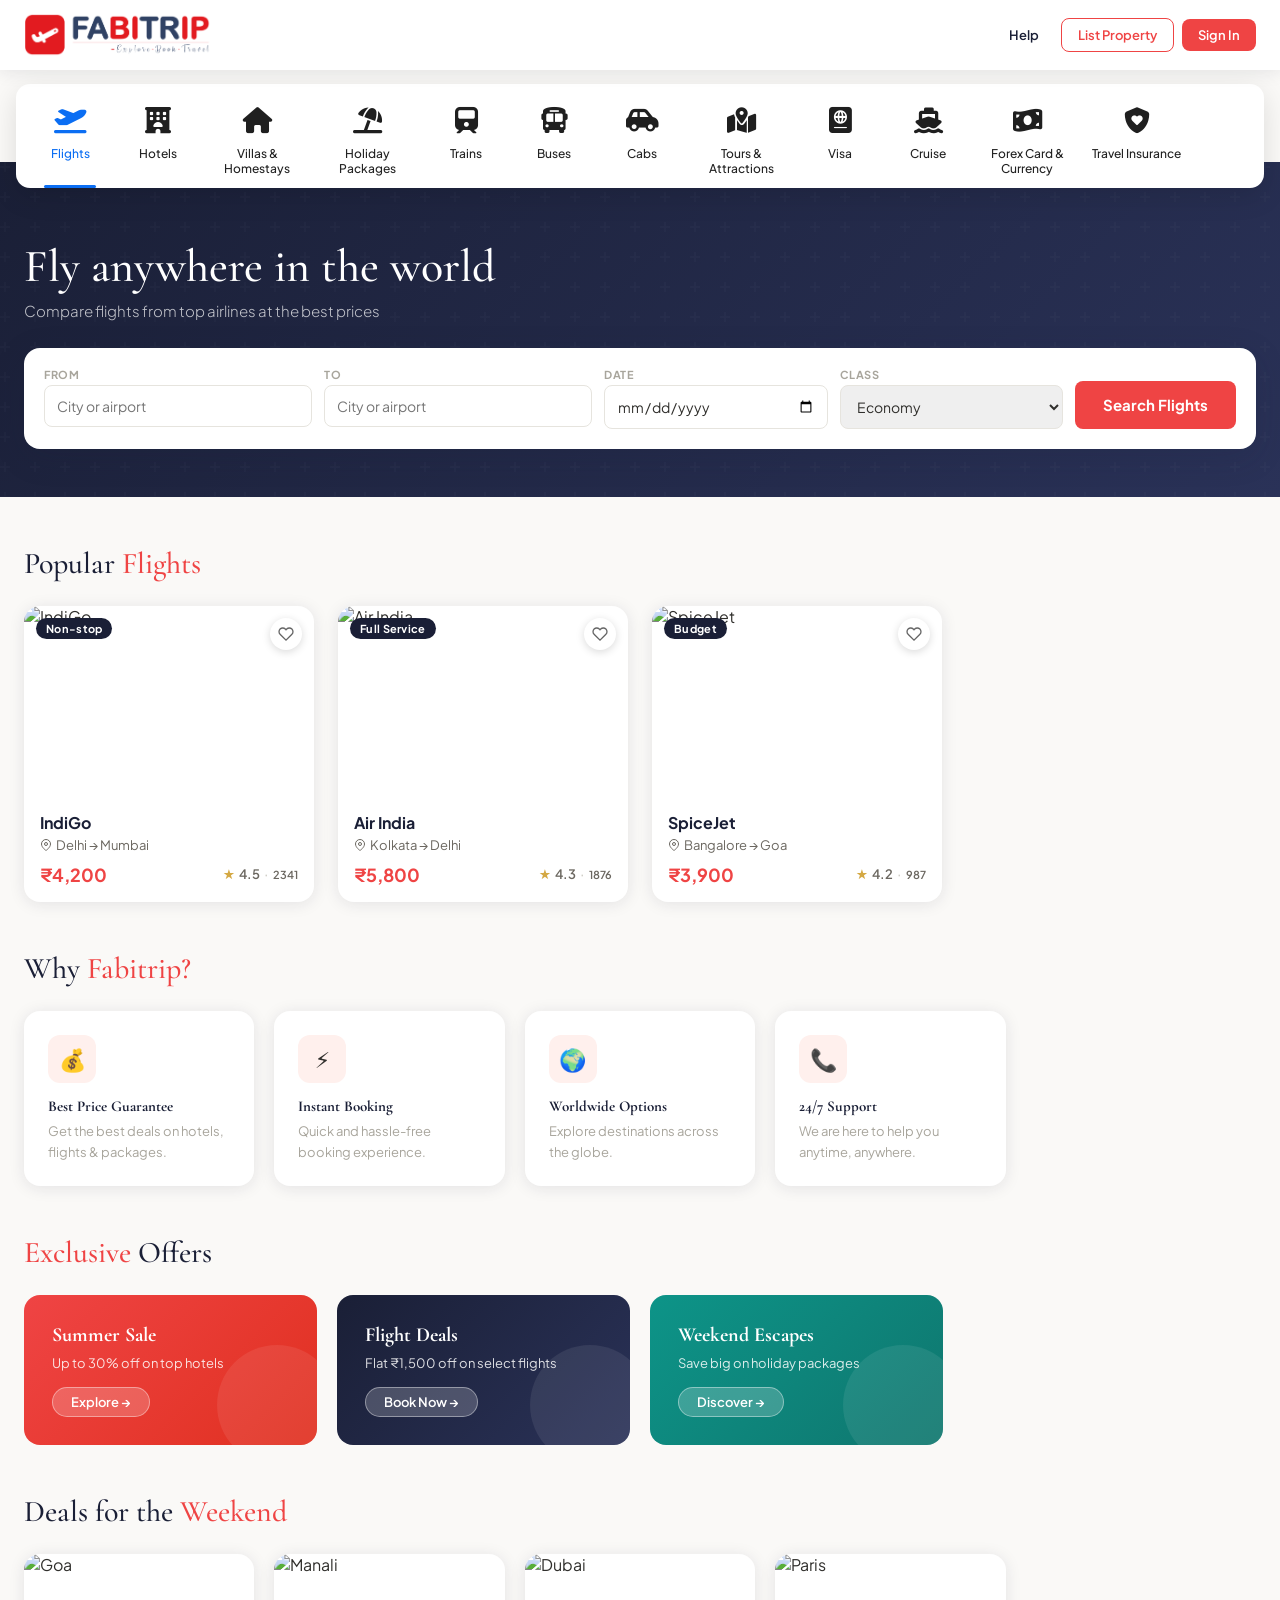
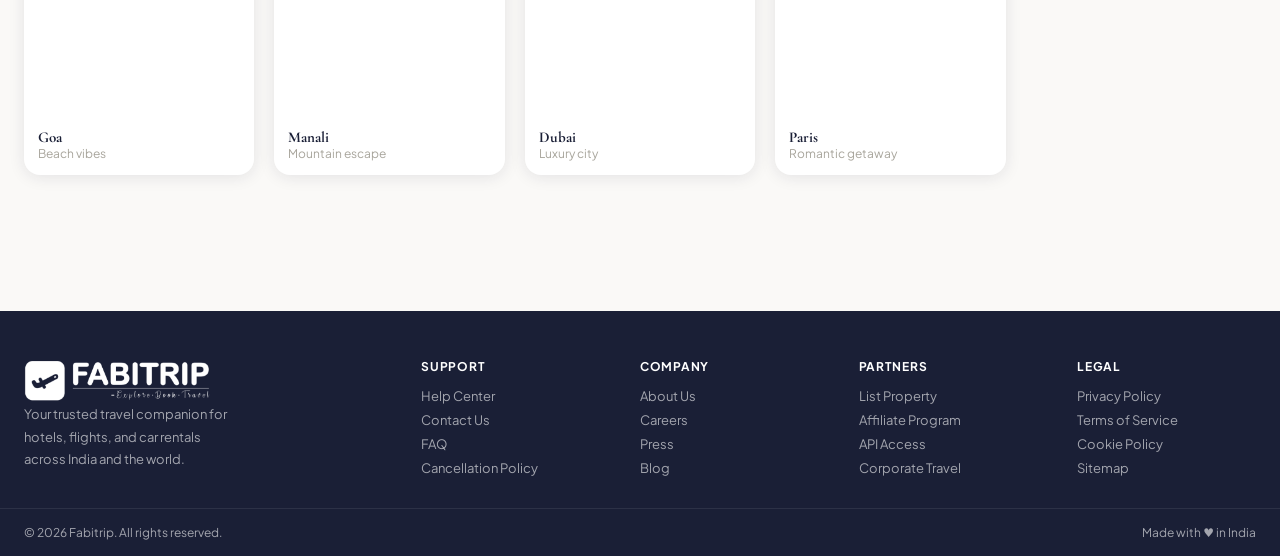
==== commit 8112a08c: "add footer logo" ====
--- a/index.html
+++ b/index.html
@@ -2716,7 +2716,12 @@
           <footer>
             <div class="footer-inner">
               <div class="footer-brand">
-                <span class="logo-text">Fabi<span>trip</span></span>
+               <img
+          src="assets/footer_logo.png"
+          class="logo"
+          alt="Fabitrip Logo"
+          onerror="this.style.display='none';document.getElementById('fallbackLogo').style.display='block';"
+        />
                 <p>Your trusted travel companion for hotels, flights, and car rentals across India and the world.</p>
               </div>
 
